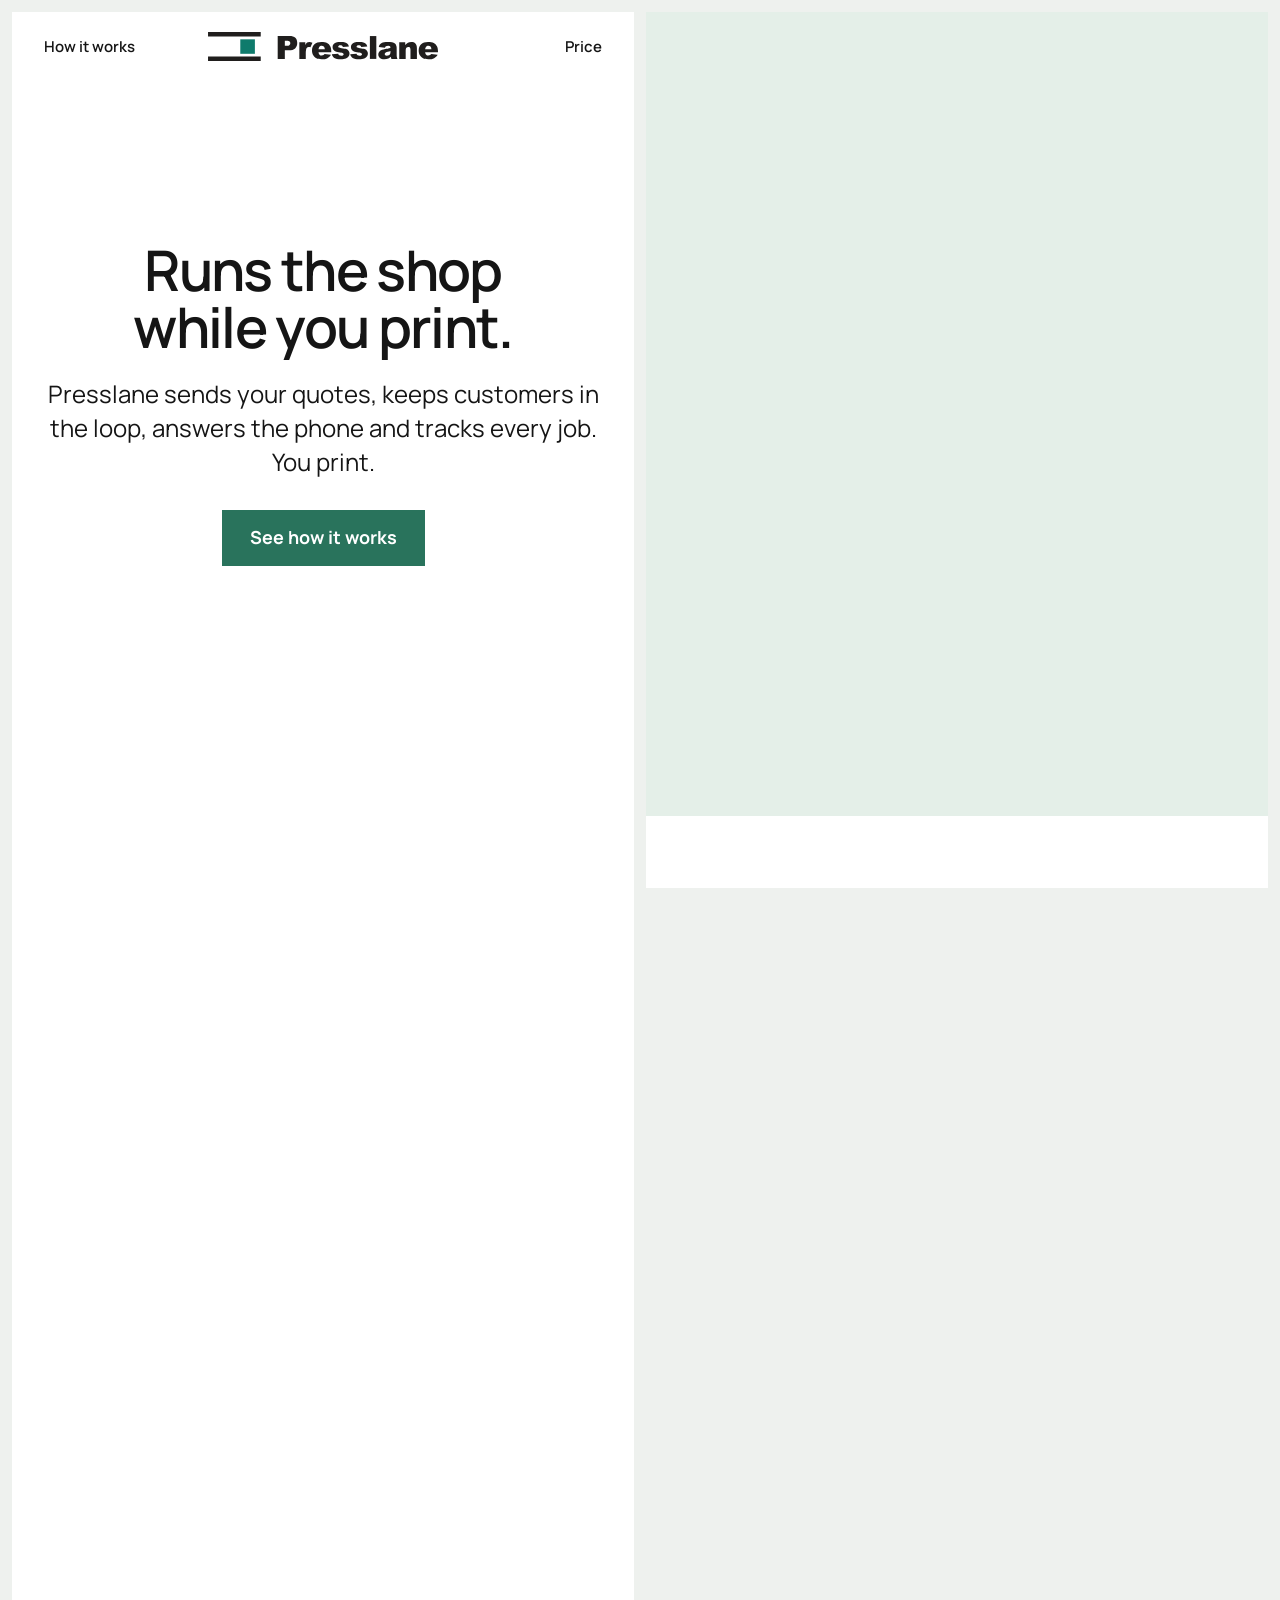
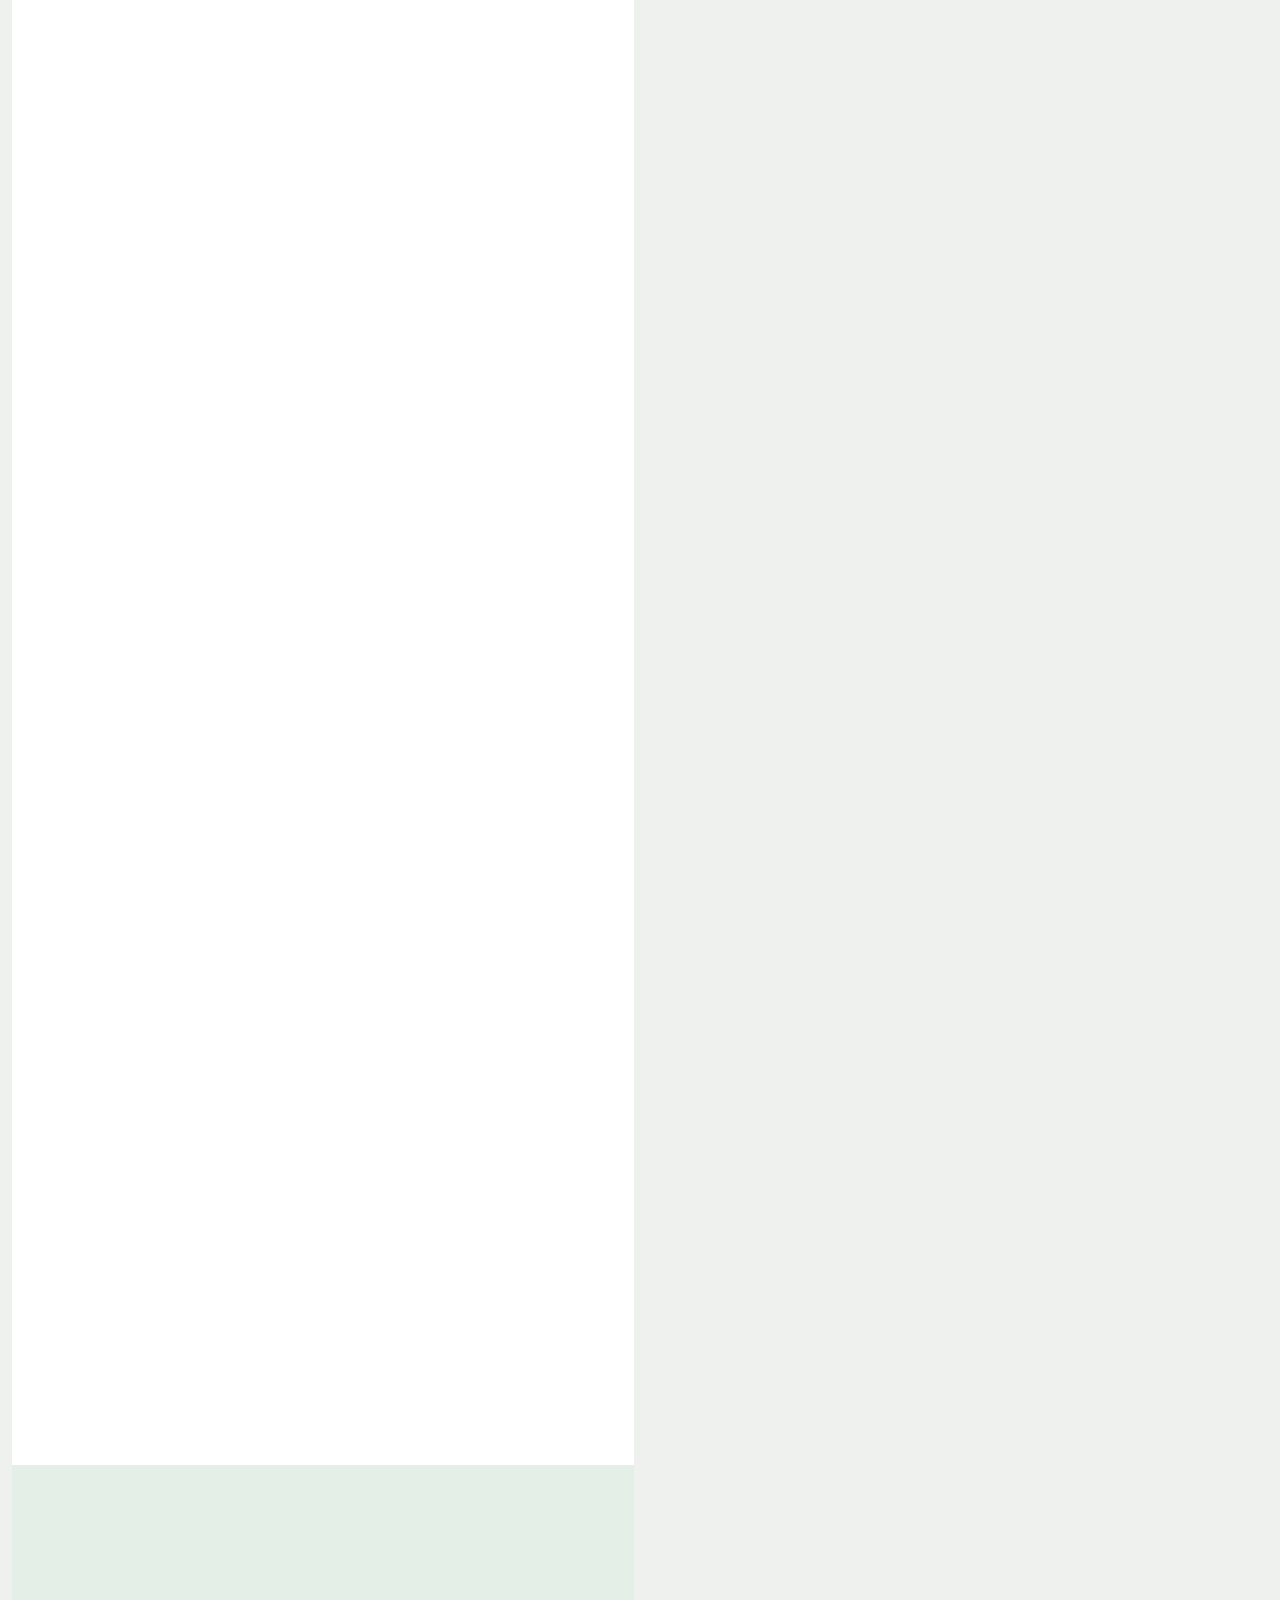
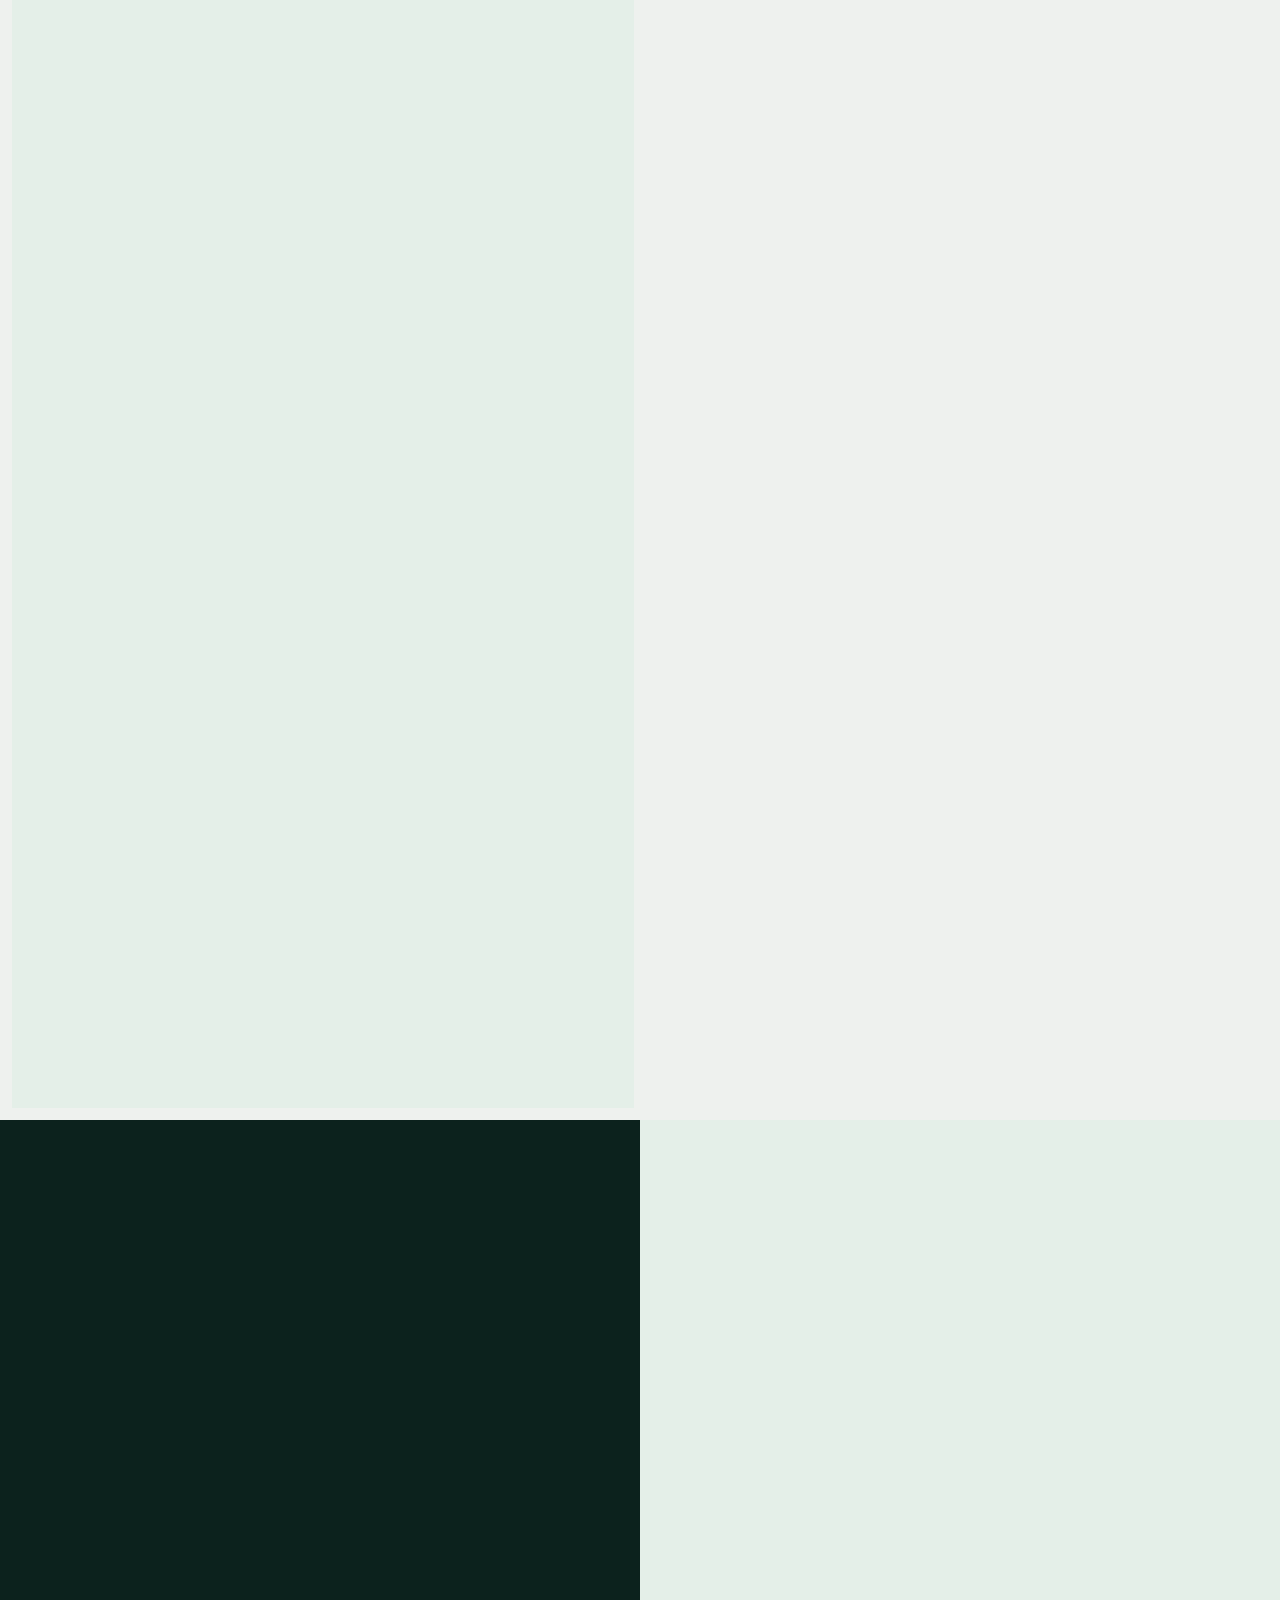
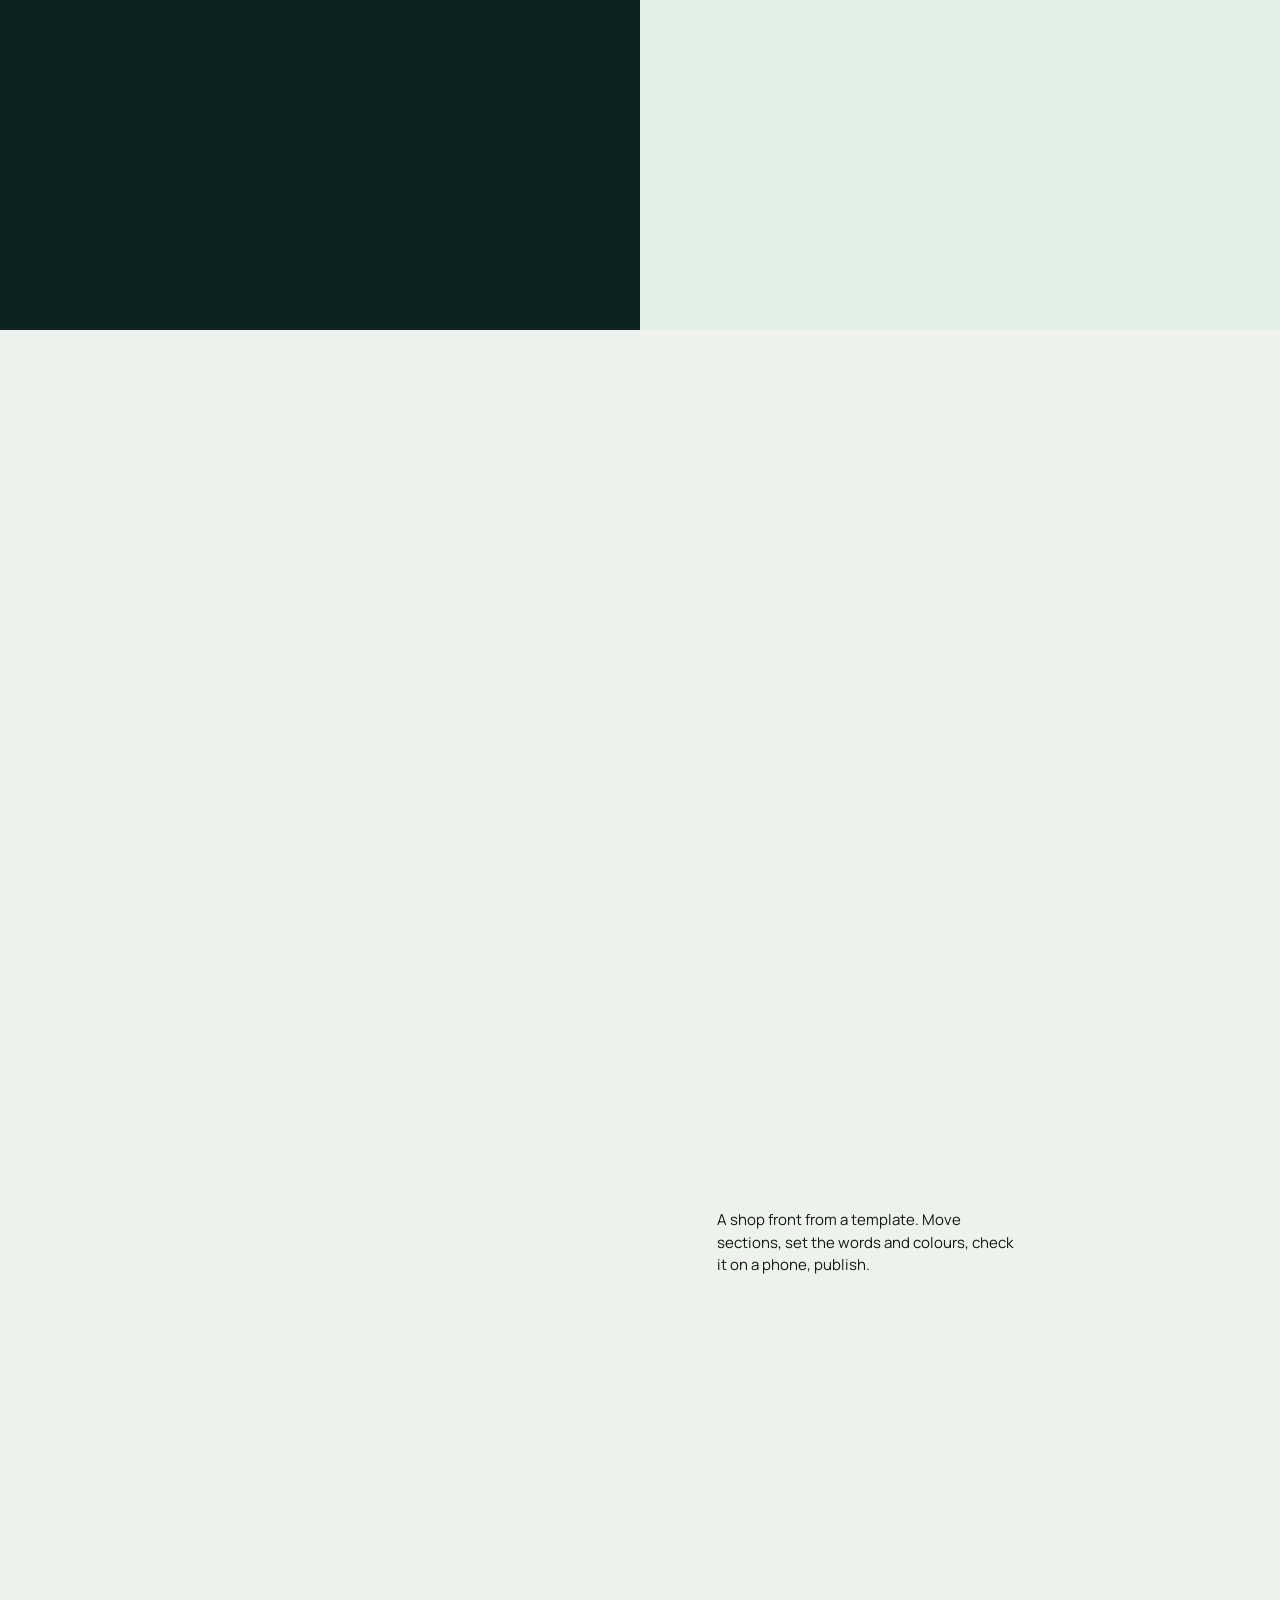
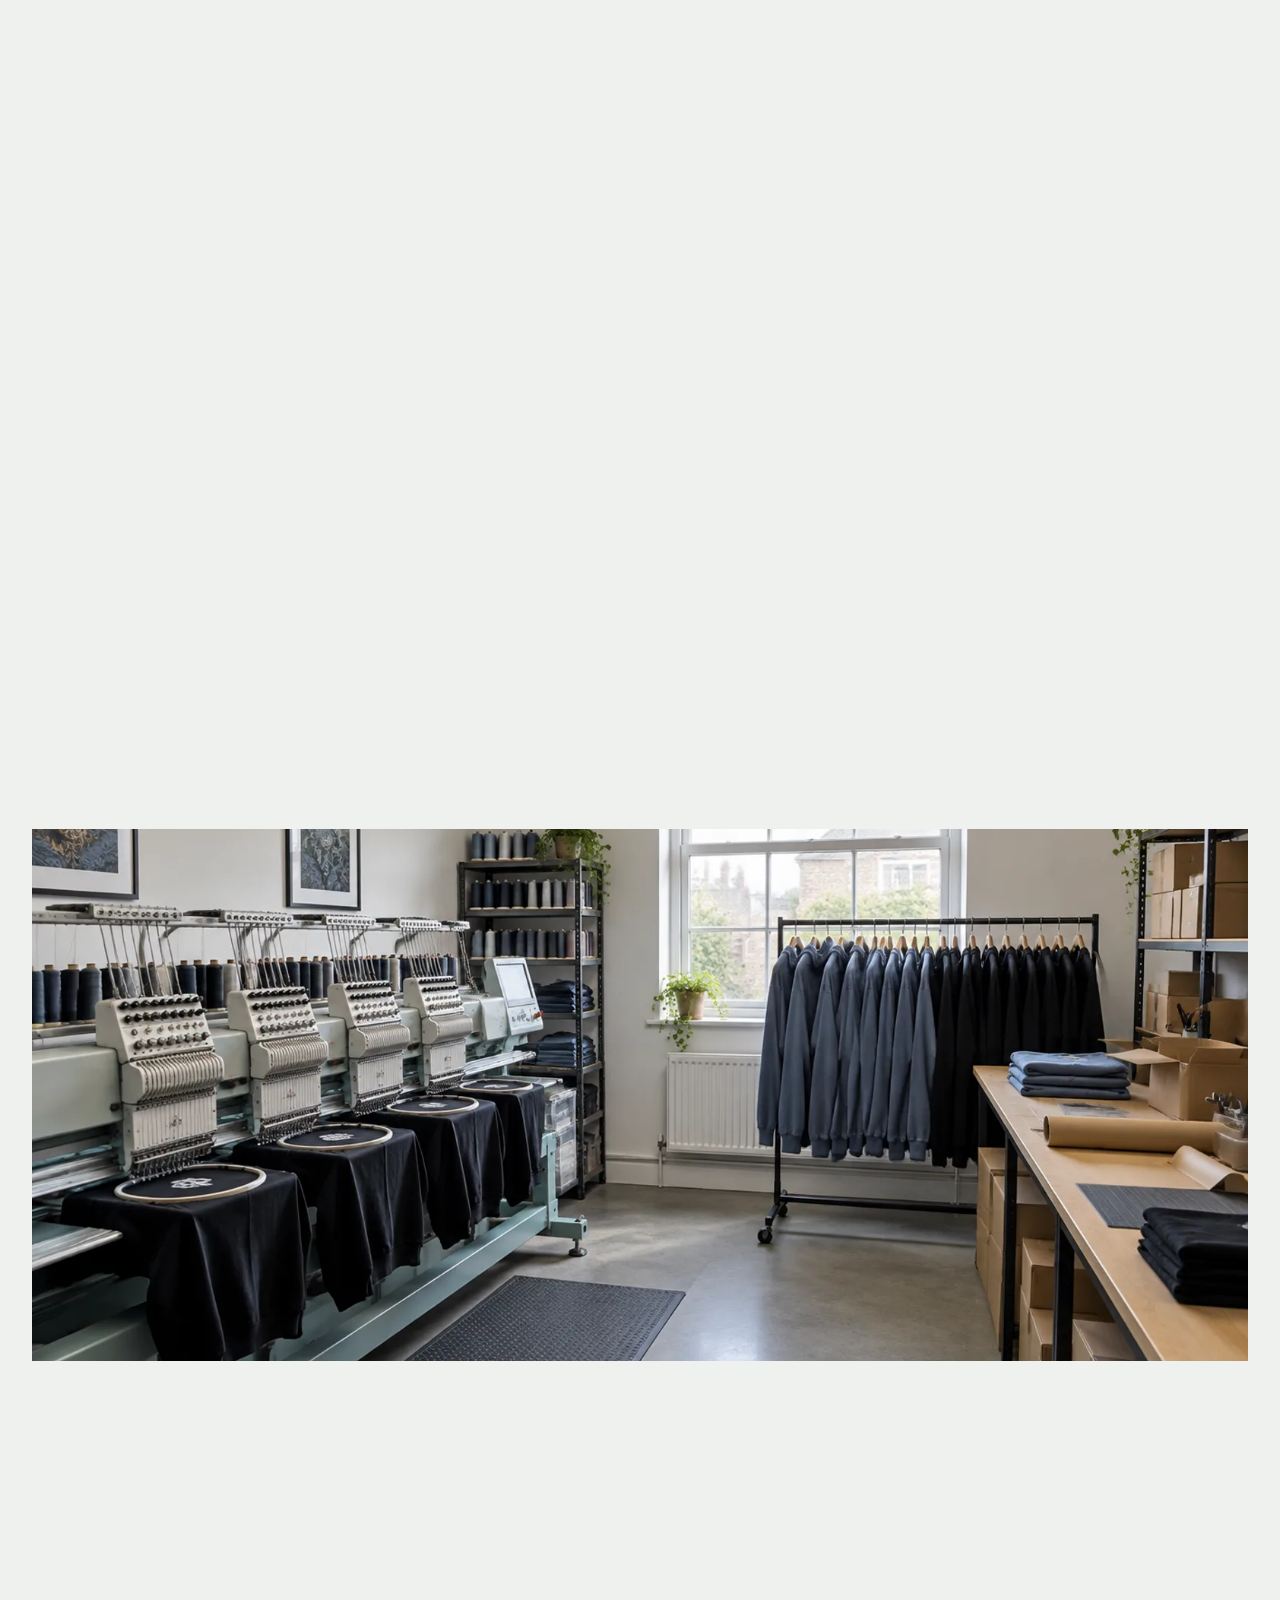
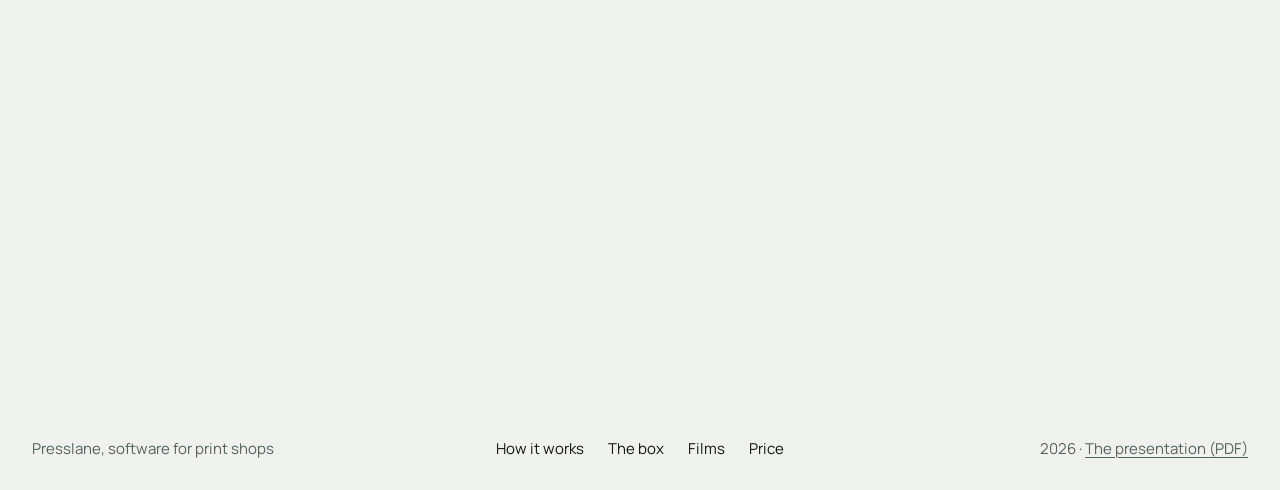
==== index.html @ 4b73cd6d "Show the pound sign on every add-on price Co-Authored-By: Claude Fable 5.1 <noreply@anthropic.com>" ====
<!doctype html>
<html lang="en-GB">
<head>
  <meta charset="utf-8">
  <meta name="viewport" content="width=device-width, initial-scale=1">
  <title>Presslane: runs the shop while you print</title>
  <meta name="description" content="Presslane does the office side of a print or embroidery shop. It sends your quotes, keeps customers in the loop, answers the phone and tracks every job from quote to door. £199 a month.">
  <meta property="og:title" content="Presslane runs the shop while you print">
  <meta property="og:description" content="Quotes sent, customers told, the phone answered, every job tracked. Software for printers and embroiderers, £199 a month.">
  <meta property="og:type" content="website">
  <link rel="icon" href="favicon.svg" type="image/svg+xml">
  <link rel="preload" href="assets/fonts/manrope-latin.woff2" as="font" type="font/woff2" crossorigin>
  <link rel="stylesheet" href="styles.css">
  <script>document.documentElement.classList.add('js')</script>
</head>
<body>
<a class="skip" href="#main">Skip to content</a>

<svg width="0" height="0" style="position:absolute" aria-hidden="true">
  <defs>
    <!-- Sample customer logos for the stage. One colour so they read on any garment. -->
    <symbol id="logo-okafor" viewBox="0 0 132 60">
      <path d="M10 30 L34 10 L58 30 H48 L34 18 L20 30 Z" fill="currentColor"/>
      <rect x="28" y="30" width="12" height="14" fill="currentColor"/>
      <text x="66" y="28" font-family="Manrope, sans-serif" font-weight="800" font-size="15" fill="currentColor" letter-spacing="-0.5">OKAFOR</text>
      <text x="66" y="44" font-family="Manrope, sans-serif" font-weight="500" font-size="11" fill="currentColor" letter-spacing="1.2">ROOFING</text>
    </symbol>
    <symbol id="logo-hartley" viewBox="0 0 132 60">
      <circle cx="26" cy="30" r="17" fill="none" stroke="currentColor" stroke-width="5"/>
      <path d="M26 16 V30 L36 36" fill="none" stroke="currentColor" stroke-width="5" stroke-linecap="square"/>
      <text x="52" y="26" font-family="Manrope, sans-serif" font-weight="800" font-size="13" fill="currentColor">HARTLEY</text>
      <text x="52" y="42" font-family="Manrope, sans-serif" font-weight="600" font-size="11" fill="currentColor" letter-spacing="0.8">PLUMBING</text>
    </symbol>
    <symbol id="logo-crest" viewBox="6 0 132 60">
      <path d="M40 6 H80 V32 C80 44 60 54 60 54 C60 54 40 44 40 32 Z" fill="none" stroke="currentColor" stroke-width="4"/>
      <path d="M50 20 H70 M50 30 H70 M60 20 V44" stroke="currentColor" stroke-width="4"/>
    </symbol>
  </defs>
</svg>

<main id="main">

  <!-- ============ The split: the sheet on the left, the stage on the right ============ -->
  <div class="split">

    <!-- The stage: one job, your logo on it -->
    <aside class="stage" aria-label="One job, shown as it moves">
      <div class="stage-inner" id="stage" data-state="hoodie">

        <div class="layer layer-field is-on" data-layer="hoodie">
          <svg viewBox="0 0 800 900" role="img" aria-label="A slate blue hoodie with your logo on the left chest" id="stageSvg">
            <image href="assets/hoodie.webp" x="100" y="104" width="600" height="693" preserveAspectRatio="xMidYMid meet"/>
            <g class="logo-slot" data-w="99" data-h="45" transform="translate(474 412)"></g>
            <g class="stamp" data-stamp="quote" transform="translate(150 120) rotate(-6)">
              <rect x="0" y="0" width="236" height="64" fill="#ffffff" stroke="#29735c" stroke-width="4"/>
              <text x="118" y="42" text-anchor="middle" font-family="Manrope, sans-serif" font-weight="800" font-size="26" fill="#29735c">Quote sent</text>
            </g>
            <g class="stamp" data-stamp="approve" transform="translate(150 120) rotate(-6)">
              <rect x="0" y="0" width="214" height="64" fill="#29735c"/>
              <text x="107" y="42" text-anchor="middle" font-family="Manrope, sans-serif" font-weight="800" font-size="26" fill="#ffffff">Approved</text>
            </g>
          </svg>
        </div>

        <div class="layer" data-layer="gap1"><img src="assets/photos/gap-quote.webp" alt="A paper quote half pushed into a desk drawer" width="1000" height="1250" loading="lazy"></div>
        <div class="layer" data-layer="gap2"><img src="assets/photos/gap-phone.webp" alt="A desk phone ringing on a print shop counter" width="1000" height="1250" loading="lazy"></div>
        <div class="layer" data-layer="gap3"><img src="assets/photos/gap-bench.webp" alt="A finished box with a hoodie on top, sitting on a workbench" width="1000" height="1250" loading="lazy"></div>

        <div class="layer" data-layer="make">
          <video muted loop playsinline preload="none" poster="assets/video/make-poster.webp" data-src="assets/video/make.mp4" aria-label="An embroidery machine stitching a logo onto a hoodie"></video>
        </div>
        <div class="layer" data-layer="send">
          <video muted loop playsinline preload="none" poster="assets/video/send-poster.webp" data-src="assets/video/send.mp4" aria-label="Hands boxing a hoodie and scanning the job sheet"></video>
        </div>
        <div class="layer" data-layer="done"><img src="assets/photos/delivered.webp" alt="An open parcel of hoodies on an office desk" width="1200" height="1800" loading="lazy"></div>

        <div class="layer layer-sheet" data-layer="sheet">
          <svg viewBox="0 0 600 800" role="img" aria-label="A job sheet with your logo and a barcode" id="sheetSvg">
            <rect x="0" y="0" width="600" height="800" fill="#ffffff"/>
            <text x="40" y="64" font-family="Manrope, sans-serif" font-weight="800" font-size="34" fill="#151515">Job sheet</text>
            <text x="560" y="64" text-anchor="end" font-family="Manrope, sans-serif" font-weight="800" font-size="34" fill="#29735c">PL-04821</text>
            <rect x="40" y="86" width="520" height="4" fill="#151515"/>
            <text x="40" y="136" font-family="Manrope, sans-serif" font-weight="700" font-size="20" fill="#151515">Customer</text>
            <text x="40" y="164" font-family="Manrope, sans-serif" font-size="18" fill="#151515">Sam Okafor, Okafor Roofing</text>
            <text x="40" y="190" font-family="Manrope, sans-serif" font-size="18" fill="#58615a">Due Thursday · Courier</text>
            <text x="320" y="136" font-family="Manrope, sans-serif" font-weight="700" font-size="20" fill="#151515">Job</text>
            <text x="320" y="164" font-family="Manrope, sans-serif" font-size="18" fill="#151515">48 × AWDis JH001 hoodie</text>
            <text x="320" y="190" font-family="Manrope, sans-serif" font-size="18" fill="#58615a">Airforce blue · left chest</text>
            <text x="320" y="216" font-family="Manrope, sans-serif" font-size="18" fill="#58615a">S 6 · M 12 · L 18 · XL 8 · XXL 4</text>
            <rect x="40" y="250" width="200" height="130" fill="#e4efe8"/>
            <g class="logo-slot dark" data-w="150" data-h="68" transform="translate(140 315)"></g>
            <image href="assets/hoodie.webp" x="300" y="246" width="260" height="300" preserveAspectRatio="xMidYMid meet"/>
            <g class="logo-slot" data-w="40" data-h="18" transform="translate(462 379)"></g>
            <text x="40" y="430" font-family="Manrope, sans-serif" font-weight="700" font-size="18" fill="#151515">Scan at each bench</text>
            <g id="barcode" transform="translate(40 450)"></g>
            <text x="40" y="546" font-family="Manrope, sans-serif" font-size="16" fill="#58615a">PL04821</text>
            <g font-family="Manrope, sans-serif" font-size="16" fill="#151515">
              <rect x="40" y="600" width="150" height="90" fill="none" stroke="#151515" stroke-width="2"/><text x="52" y="626">Artwork</text>
              <rect x="225" y="600" width="150" height="90" fill="none" stroke="#151515" stroke-width="2"/><text x="237" y="626">Making</text>
              <rect x="410" y="600" width="150" height="90" fill="none" stroke="#151515" stroke-width="2"/><text x="422" y="626">Packed</text>
            </g>
          </svg>
        </div>

        <div class="stage-bar">
          <span class="bar-label">Your logo</span>
          <button class="logo-pick" type="button" aria-pressed="true" data-logo="logo-okafor" aria-label="Okafor Roofing logo"><svg viewBox="0 0 132 60"><use href="#logo-okafor"/></svg></button>
          <button class="logo-pick" type="button" aria-pressed="false" data-logo="logo-hartley" aria-label="Hartley Plumbing logo"><svg viewBox="0 0 132 60"><use href="#logo-hartley"/></svg></button>
          <button class="logo-pick" type="button" aria-pressed="false" data-logo="logo-crest" aria-label="School crest"><svg viewBox="6 0 132 60"><use href="#logo-crest"/></svg></button>
          <label class="upload">Upload yours<input type="file" id="logoUpload" accept="image/png,image/jpeg,image/svg+xml,image/webp" aria-describedby="logoStatus"></label>
          <span class="bar-status" id="logoStatus" aria-live="polite">It stays in your browser.</span>
        </div>
      </div>
    </aside>


    <div class="read">

      <!-- Hero: the menu sheet -->
      <section class="hero" id="top" data-stage="hoodie">
        <div class="top">
          <a class="link" href="#job">How it works</a>
          <a class="lockup" href="#top" aria-label="Presslane, home"><img src="assets/presslane-lockup.svg" alt="Presslane" width="260" height="33"></a>
          <a class="link" href="#price">Price</a>
        </div>
        <div class="hero-body">
          <h1 class="lines">
            <span class="line"><span data-line style="--i:0">Runs the shop</span></span>
            <span class="line"><span data-line style="--i:1">while you print.</span></span>
          </h1>
          <p class="sub" data-rise style="--i:1">Presslane sends your quotes, keeps customers in the loop, answers the phone and tracks every job. You print.</p>
          <a class="button js-book" href="#talk" data-rise style="--i:2" hidden>Book a call</a>
          <a class="button js-noagency" href="#job" data-rise style="--i:2">See how it works</a>
        </div>
      </section>

      <!-- The gaps: where the money goes -->
      <section class="gaps" aria-label="Where the money goes">
        <div class="col">
          <p data-stage="hoodie">A print shop loses money between jobs, not on them.</p>
          <p data-stage="gap1">The quote nobody chased. Most lost quotes were never followed up.</p>
          <p data-stage="gap2">The customer who rang three times. “Where is my order?” is the call you get most.</p>
          <p data-stage="gap3">The job that sat on the bench. It was finished. The computer said it was not.</p>
          <p data-stage="hoodie">Presslane closes those gaps. Here is one job, start to finish.</p>
        </div>
      </section>

      <!-- One job, start to finish -->
      <section class="job" id="job">
        <h2>One job, start to finish</h2>

        <div class="step" data-stage="quote">
          <p><b>A customer asks.</b> Sam wants 48 hoodies with his logo on the chest. Presslane sends him a price in minutes, with his logo on the hoodie. He says yes and pays online.</p>
          <div class="evidence">
            <div class="ui-quote" data-ui>
              <div class="ui-row">
                <div class="ui-thumb"><svg viewBox="0 0 120 120" aria-hidden="true"><image href="assets/hoodie.webp" x="8" y="2" width="104" height="120" preserveAspectRatio="xMidYMid meet"/><g class="logo-slot" data-w="18" data-h="8" transform="translate(74 53)"></g></svg></div>
                <div class="grow"><div class="ui-name">48 × AWDis JH001 hoodie, airforce blue</div><div class="ui-sub">Left chest logo, embroidered</div></div>
                <div class="ui-money">£23.76 each</div>
              </div>
              <div class="ui-row ui-total"><span>Total</span><span class="ui-money">£1,140.48 + VAT</span></div>
              <div class="ui-row"><span class="ui-sub">Holds for 14 days</span><span class="ui-btn">Accept and pay</span></div>
            </div>
          </div>
        </div>

        <div class="step" data-stage="approve">
          <p><b>He checks the picture.</b> Sam sees his logo on the hoodie and approves it with one tap. The job sheet prints at the bench.</p>
          <div class="evidence">
            <div class="ui-quote" data-ui>
              <div class="ui-row">
                <div class="ui-thumb"><svg viewBox="0 0 120 120" aria-hidden="true"><image href="assets/hoodie.webp" x="8" y="2" width="104" height="120" preserveAspectRatio="xMidYMid meet"/><g class="logo-slot" data-w="18" data-h="8" transform="translate(74 53)"></g></svg></div>
                <div class="grow"><div class="ui-name">Proof for job PL-04821</div><div class="ui-sub">Left chest · 90 × 41 mm · 8,000 stitches</div></div>
              </div>
              <div class="ui-row"><span class="ui-ok">Approved by Sam, 14:32</span><span class="ui-sub">Job sheet printed</span></div>
            </div>
          </div>
        </div>

        <div class="step" data-stage="make">
          <p><b>You make it.</b> Print or stitch, as you always have. Scan the job sheet at the bench and the job moves on the board. Sam gets an email.</p>
          <figure class="m-pic"><video muted loop playsinline preload="none" poster="assets/video/make-poster.webp" data-src="assets/video/make.mp4" aria-label="An embroidery machine stitching a logo onto a hoodie"></video></figure>
          <div class="evidence">
            <div class="ui-frames" data-ui aria-label="The job board">
              <div class="ui-card"><span class="ui-stage">Artwork</span><span>Approved</span></div>
              <div class="ui-card live"><span class="ui-stage">Making</span><span><b>PL-04821</b> · 48 hoodies</span></div>
              <div class="ui-card"><span class="ui-stage">Packed</span><span>Waiting</span></div>
            </div>
          </div>
        </div>

        <div class="step" data-stage="send">
          <p><b>You send it.</b> Pack it, scan it, post it. Sam gets the tracking number the moment it leaves.</p>
          <figure class="m-pic"><video muted loop playsinline preload="none" poster="assets/video/send-poster.webp" data-src="assets/video/send.mp4" aria-label="Hands boxing a hoodie and scanning the job sheet"></video></figure>
          <div class="evidence">
            <div class="ui-mail" data-ui>
              <div class="ui-from">From Northside Print to Sam</div>
              <div class="ui-subject">Your hoodies are on their way</div>
              <div>DPD · 1534 2345 6789 · arriving Thursday</div>
            </div>
          </div>
        </div>

        <div class="step" data-stage="done">
          <p><b>Every step, Sam is told.</b> Each email comes from your shop, in your name. He can check the job any time on your website, so he does not need to ring.</p>
          <figure class="m-pic"><img src="assets/photos/delivered.webp" alt="An open parcel of hoodies on an office desk" width="1200" height="1800" loading="lazy"></figure>
          <div class="evidence">
            <div class="ui-track" data-ui>
              <ol>
                <li class="done"><i></i>Quote</li>
                <li class="done"><i></i>Paid</li>
                <li class="done"><i></i>Approved</li>
                <li class="done"><i></i>Made</li>
                <li class="done"><i></i>Sent</li>
                <li class="now"><i></i>Delivered</li>
              </ol>
              <div class="ui-note">Six emails sent, in your name. No calls needed.</div>
            </div>
          </div>
        </div>
      </section>

      <!-- What is in the box: the job sheet -->
      <section class="box" id="box" data-stage="sheet">
        <div class="sheet">
          <h2>What’s in the box</h2>

          <div class="group">
            <h3>Selling</h3>
            <div class="item"><div class="item-row"><span class="name">Online shop</span><a class="val" href="#films" data-film="storefront">Watch · 0:48</a></div><p class="desc">Your products, your prices, your logo. Customers order and pay.</p></div>
            <div class="item"><div class="item-row"><span class="name">Quotes</span><a class="val" href="#films" data-film="quotes">Watch · 1:42</a></div><p class="desc">Build a quote in minutes. Customers accept and pay online.</p></div>
            <div class="item"><div class="item-row"><span class="name">Club and school shops</span><a class="val" href="#films" data-film="clubshops">Watch · 1:14</a></div><p class="desc">A shop for each team or school, on its own web address.</p></div>
          </div>

          <div class="group">
            <h3>Making</h3>
            <div class="item"><div class="item-row"><span class="name">Job board</span><a class="val" href="#films" data-film="pipeline">Watch · 1:07</a></div><p class="desc">Every job on one board. Scan at the bench to move it on.</p></div>
            <div class="item"><div class="item-row"><span class="name">Customer updates</span><span class="val plain">included</span></div><p class="desc">An email at every step, in your name.</p></div>
          </div>

          <div class="group">
            <h3>Money</h3>
            <div class="item"><div class="item-row"><span class="name">Customer accounts</span><a class="val" href="#films" data-film="customers">Watch · 0:46</a></div><p class="desc">Trade customers order now and pay later, up to a limit you set.</p></div>
            <div class="item"><div class="item-row"><span class="name">Invoices</span><span class="val plain">included</span></div><p class="desc">Sent when the job goes out. Paid online.</p></div>
          </div>

          <p class="foot-line">All of it for £199 a month. <a class="link-plain" href="#price">See the price</a></p>
        </div>
      </section>

    </div><!-- /.read -->

  </div><!-- /.split -->

  <!-- ============ Showcase: their words, your quote ============ -->
  <section class="ask" id="ask" aria-labelledby="askTitle">
    <div class="ask-in">
      <label class="lbl" for="askText">A customer writes to you. Change the words and watch the quote change.</label>
      <textarea id="askText" rows="5" spellcheck="false" style="resize:none">Hi, can I get 48 hoodies with our logo on the chest? Navy if you have it. Need them by the 18th.</textarea>
      <p class="hint">Try a different number, a polo or a cap, another colour.</p>
    </div>
    <div class="ask-out">
      <div class="quote-card" data-ui aria-live="polite">
        <div class="ui-head"><span>Quote Q-0422 · Northside Print</span><span>Holds for 14 days</span></div>
        <div class="ui-body">
          <div class="ui-row">
            <div class="ui-thumb" id="qThumb"><img src="assets/hoodie.webp" alt="" width="56" height="56"></div>
            <div class="grow"><div class="ui-name" id="qName">48 × AWDis JH001 hoodie</div><div class="ui-sub" id="qSub"><i class="swatch" style="background:#1F2A44"></i>Navy · left chest logo, embroidered</div></div>
            <div class="ui-money" id="qEach">£23.76 each</div>
          </div>
          <div class="ui-row"><span class="ui-sub" id="qBreak">48 is in the 25+ price band. 10% off.</span></div>
          <div class="ui-row ui-total"><span>Total</span><span class="ui-money" id="qTotal">£1,140.48 + VAT</span></div>
          <div class="ui-row"><span class="ui-sub" id="qWhen">Delivery by the 18th</span><span class="ui-btn">Accept and pay</span></div>
        </div>
      </div>
    </div>
    <h2 class="ask-title" id="askTitle"><span class="a">Their words.</span><span class="b">Your quote.</span></h2>
  </section>

  <!-- ============ Price ============ -->
  <section class="price" id="price">
    <div class="price-head">
      <h2>One price</h2>
      <img src="assets/photos/shop-embroidery.webp" alt="Hands guiding a polo shirt on an embroidery machine" width="1000" height="1250" loading="lazy">
    </div>
    <div class="price-list">
      <div class="pgroup">
        <h3>The package</h3>
        <div class="pitem">
          <div class="prow"><span>Presslane</span><span class="money">£199 a month</span></div>
          <p class="pdesc ink">Online shop, quotes, job board, customer updates, club shops, accounts and invoices. Plus VAT. No set-up fee. Cancel any time.</p>
        </div>
      </div>
      <div class="pgroup">
        <h3>Add if you want them</h3>
        <div class="pitem">
          <div class="prow"><span>Phone answering</span><span class="money">£100</span></div>
          <p class="pdesc">Answered in your name, day and night. It knows your prices, sizes and every order.</p>
        </div>
        <div class="pitem">
          <div class="prow"><span>Logo pictures</span><span class="money">£100</span></div>
          <p class="pdesc">Customers see their logo on the product before they buy. That picture becomes the proof.</p>
        </div>
        <div class="pitem">
          <div class="prow"><span>Found on Google</span><span class="money">£100</span></div>
          <p class="pdesc">We help people near you find your shop.</p>
        </div>
        <div class="pitem">
          <div class="prow"><span>Social posts</span><span class="money">£500</span></div>
          <p class="pdesc">We make and post your social media for you. Each add-on is a month, plus VAT.</p>
        </div>
      </div>
    </div>
  </section>

  <!-- ============ Films: the real system ============ -->
  <section class="films" id="films">
    <div class="player">
      <video id="filmVideo" controls playsinline preload="none" poster="assets/system/storefront-setup-poster.webp" width="1920" height="1080">
        <track id="filmTrack" kind="captions" srclang="en" label="English" src="assets/system/storefront-setup.vtt" default>
      </video>
      <p class="now" id="filmNow">Storefront · 0:48 · recorded in Presslane, with captions</p>
    </div>
    <div class="film-list">
      <h2>The real system, on film</h2>
      <div id="filmRows">
        <button class="frow" type="button" aria-pressed="true" data-film="storefront"><span>Storefront</span><span class="len">0:48</span></button>
        <p class="fdesc">A shop front from a template. Move sections, set the words and colours, check it on a phone, publish.</p>
        <button class="frow" type="button" aria-pressed="false" data-film="clubshops"><span>Club shops</span><span class="len">1:14</span></button>
        <p class="fdesc">A shop for a school or club on its own address, with its crest and its sizes.</p>
        <button class="frow" type="button" aria-pressed="false" data-film="quotes"><span>Quotes</span><span class="len">1:42</span></button>
        <p class="fdesc">A quote built from your price list, sent, accepted and paid online.</p>
        <button class="frow" type="button" aria-pressed="false" data-film="customers"><span>Customer accounts</span><span class="len">0:46</span></button>
        <p class="fdesc">A trade customer set up to order now and pay later, with a credit limit.</p>
        <button class="frow" type="button" aria-pressed="false" data-film="pipeline"><span>Order pipeline</span><span class="len">1:07</span></button>
        <p class="fdesc">Every accepted quote lands as an order and moves down the board to the door.</p>
        <button class="frow" type="button" aria-pressed="false" data-film="voice"><span>Phone answering</span><span class="len">1:27</span></button>
        <p class="fdesc">A customer rings for an update. The answer changes as the order moves.</p>
      </div>
    </div>
  </section>

  <!-- ============ Who it is for ============ -->
  <section class="who" id="who">
    <div class="head">
      <h2>For people who print and stitch</h2>
      <p>One person in a unit, or a team of twenty.</p>
    </div>
    <div class="row" aria-label="The kinds of shop Presslane is for">
      <figure><img src="assets/photos/shop-print.webp" alt="Hands pulling a squeegee across a screen on a printing carousel" width="1000" height="1250" loading="lazy"><figcaption>Garment printers</figcaption></figure>
      <figure><img src="assets/photos/shop-embroidery.webp" alt="A polo shirt being stitched on a multi-head embroidery machine" width="1000" height="1250" loading="lazy"><figcaption>Embroiderers</figcaption></figure>
      <figure><img src="assets/photos/shop-signs.webp" alt="Hands applying cut vinyl to a van door" width="1000" height="1250" loading="lazy"><figcaption>Sign makers</figcaption></figure>
      <figure><img src="assets/photos/shop-promo.webp" alt="Mugs, pens and tote bags being boxed on a packing table" width="1000" height="1250" loading="lazy"><figcaption>Promo gift companies</figcaption></figure>
    </div>
  </section>

  <!-- ============ Talk to us ============ -->
  <section class="talk" id="talk" aria-label="Talk to us">
    <div class="talk-photo"><img src="assets/photos/workshop.webp" alt="A small embroidery and print workshop in the morning, machines ready and a rail of finished garments" width="1600" height="900" loading="lazy"></div>
    <div class="talk-col">
      <p class="prompt"><span class="soft">Three weeks from now, your shop could be live.</span><span class="hard">Tell us what you print.</span></p>

      <form class="ask-form js-agency" id="contactForm" novalidate hidden>
        <div class="field-wrap">
          <label class="sr-only" for="cEmail">Your email</label>
          <input class="field" id="cEmail" name="email" type="email" autocomplete="email" required maxlength="200" placeholder="Your email">
          <button class="go" type="submit" aria-label="Send"><svg width="20" height="20" viewBox="0 0 20 20" aria-hidden="true"><path d="M3 10h12M10 4l6 6-6 6" fill="none" stroke="currentColor" stroke-width="2.4"/></svg></button>
        </div>
        <div class="more" id="cMore" hidden>
          <label class="sr-only" for="cName">Your name</label>
          <input class="field short" id="cName" name="name" autocomplete="name" required maxlength="100" placeholder="Your name">
          <label class="sr-only" for="cPhone">Phone, if you would rather talk</label>
          <input class="field short" id="cPhone" name="phone" type="tel" autocomplete="tel" maxlength="40" placeholder="Phone, if you would rather talk">
          <label class="sr-only" for="cMessage">What do you print?</label>
          <textarea class="field" id="cMessage" name="message" rows="3" maxlength="4000" placeholder="What do you print? Hoodies, workwear, signs, mugs?"></textarea>
          <button class="button" type="submit">Send</button>
        </div>
        <label class="hp" aria-hidden="true">Website<input name="website" tabindex="-1" autocomplete="off"></label>
        <p class="next" id="cNext">We reply within one working day and show you Presslane on your own products.</p>
      </form>

      <p class="ask-form js-agency" hidden><a class="button quiet js-book" href="#talk">Book a call</a></p>

      <p class="no-agency js-noagency">Presslane comes to you through a partner agency. Use the web address they gave you to book a call.</p>

      <dl class="weeks">
        <div><dt>Week one</dt><dd>We build your shop from your product list and your logo.</dd></div>
        <div><dt>Week two</dt><dd>You check it on your phone. We change what you want changed.</dd></div>
        <div><dt>Week three</dt><dd>You go live. Your old website stays on until you are happy.</dd></div>
      </dl>
    </div>
  </section>

  <footer class="foot">
    <span>Presslane, software for print shops</span>
    <nav aria-label="Page"><a href="#job">How it works</a><a href="#box">The box</a><a href="#films">Films</a><a href="#price">Price</a></nav>
    <span class="right">2026 · <a class="link-plain" href="assets/presslane-presentation.pdf">The presentation (PDF)</a></span>
  </footer>

</main>

<script src="assets/vendor/gsap.min.js" defer></script>
<script src="assets/vendor/ScrollTrigger.min.js" defer></script>
<script src="agencies.js" defer></script>
<script src="app.js" defer></script>
</body>
</html>
---- styles.css ----
/* Presslane marketing site — the split stage.
   One typeface (Manrope), white paper, Presslane green, square corners.
   Half the screen is a stage that follows one job; the other half is a calm reading column. */

@font-face {
  font-family: "Manrope";
  src: url("assets/fonts/manrope-latin.woff2") format("woff2");
  font-weight: 400 800;
  font-display: swap;
}

:root {
  --ground: #eef1ee;        /* the page behind the two panels */
  --paper: #ffffff;         /* the reading sheet */
  --field: #e4efe8;         /* the stage field, pale Presslane green */
  --ink: #151515;
  --muted: #58615a;
  --accent: #29735c;        /* Presslane green */
  --accent-strong: #1f5a48;
  --accent-ink: #ffffff;
  --dark: #0c221d;          /* the one dark field */
  --dark-ink: #f1f5f2;
  --dark-muted: #b4c9bd;
  --ui-line: #d8ddd8;       /* only inside interface fragments and forms */

  --font: "Manrope", system-ui, -apple-system, "Segoe UI", sans-serif;
  --step-small: 0.9375rem;
  --step-body: clamp(1.0625rem, 1rem + 0.3vw, 1.125rem);
  --step-lead: clamp(1.25rem, 1.1rem + 0.6vw, 1.5rem);
  --step-head: clamp(1.75rem, 1.25rem + 1.7vw, 2.5rem);
  --step-display: clamp(2.5rem, 1.6rem + 2.7vw, 3.5rem);

  --gap: 12px;
  --margin: clamp(20px, 3vw, 32px);
  --axis: clamp(24px, 8vw, 112px);       /* the reading column's left edge inside the sheet */
  --section: clamp(96px, 11vw, 176px);
  --radius: 0;

  --ease-out: cubic-bezier(0.22, 1, 0.36, 1);
  --ease-in-out: cubic-bezier(0.76, 0, 0.24, 1);
  --ease-soft: cubic-bezier(0.33, 1, 0.68, 1);
  --t-press: 140ms;
  --t-hover: 180ms;
  --t-ui: 240ms;
  --t-reveal: 800ms;
}

/* ---------- reset ---------- */
*, *::before, *::after { box-sizing: border-box; }
html { -webkit-text-size-adjust: 100%; text-size-adjust: 100%; }
body {
  margin: 0; background: var(--ground); color: var(--ink);
  font-family: var(--font); font-size: var(--step-body); line-height: 1.55;
  font-kerning: normal; -webkit-font-smoothing: antialiased; text-rendering: optimizeLegibility;
}
h1, h2, h3, p, figure, blockquote, ul, ol, dl, dd { margin: 0; }
ul[class], ol[class] { padding: 0; list-style: none; }
img, video, svg { display: block; max-width: 100%; }
img, video { height: auto; }
button, input, select, textarea { font: inherit; color: inherit; }
button { background: none; border: 0; padding: 0; cursor: pointer; }
a { color: inherit; }
h1, h2, h3 { font-weight: 600; text-wrap: balance; letter-spacing: -0.02em; line-height: 1.05; }
p { text-wrap: pretty; }
.sr-only { position: absolute; width: 1px; height: 1px; overflow: hidden; clip-path: inset(50%); white-space: nowrap; }
:focus-visible { outline: 2px solid var(--accent); outline-offset: 3px; }
::selection { background: var(--accent); color: var(--accent-ink); }
[hidden] { display: none !important; }
.skip { position: absolute; left: 16px; top: -100px; z-index: 100; background: var(--ink); color: #fff; padding: 12px 16px; font-weight: 700; }
.skip:focus { top: 12px; }

/* ---------- controls ---------- */
.button {
  display: inline-flex; align-items: center; justify-content: center; min-height: 56px; padding: 0 28px;
  background: var(--accent); color: var(--accent-ink); font-weight: 700; text-decoration: none; white-space: nowrap;
  border-radius: var(--radius);
  transition: transform var(--t-press) var(--ease-out), background-color var(--t-hover) ease;
}
.button:active { transform: scale(0.97); }
.button.quiet { background: var(--ink); }
.link { text-decoration: underline; text-decoration-color: transparent; text-underline-offset: 0.2em; text-decoration-thickness: 0.07em; transition: text-decoration-color var(--t-hover) ease; }
.link-plain { text-decoration: underline; text-underline-offset: 0.18em; text-decoration-thickness: 0.07em; }
@media (hover: hover) and (pointer: fine) {
  .button:hover { background-color: var(--accent-strong); }
  .button.quiet:hover { background-color: #000; }
  .link:hover { text-decoration-color: currentColor; }
}

/* =========================================================
   The split: reading sheet on the left, the stage on the right
   ========================================================= */
.split {
  display: grid; grid-template-columns: 1fr 1fr; gap: var(--gap);
  padding: var(--gap); align-items: stretch;   /* the stage column must run the full height, or its sticky panel has no room to travel */
}
.read { background: var(--paper); min-width: 0; border-radius: var(--radius); grid-column: 1; grid-row: 1; }
.stage { position: relative; min-width: 0; grid-column: 2; grid-row: 1; }
.stage-inner {
  position: sticky; top: var(--gap); height: calc(100svh - 2 * var(--gap));
  background: var(--field); overflow: hidden; border-radius: var(--radius);
}
.layer { position: absolute; inset: 0; opacity: 0; visibility: hidden; }
.layer.is-on { opacity: 1; visibility: visible; }
.layer img, .layer video { width: 100%; height: 100%; object-fit: cover; }
.layer-field { display: grid; place-items: center; padding: 5% 6% 84px; }
.layer-field svg { width: 100%; height: 100%; }
.layer-sheet { display: grid; place-items: center; padding: 6% 8% 84px; }
.layer-sheet svg { width: 100%; height: 100%; }

/* the bar across the bottom of the stage: your logo rides along */
.stage-bar {
  position: absolute; left: 0; right: 0; bottom: 0; height: 72px; z-index: 3;
  background: var(--paper); display: flex; align-items: center; gap: 10px; padding: 0 16px;
}
.stage-bar .bar-label { font-size: var(--step-small); font-weight: 700; margin-right: 6px; white-space: nowrap; }
.logo-pick {
  width: 56px; height: 36px; display: grid; place-items: center; background: var(--field); color: var(--ink);
  border-radius: var(--radius); transition: transform var(--t-press) var(--ease-out), background-color var(--t-hover) ease;
}
.logo-pick svg { width: 46px; height: 24px; }
.logo-pick[aria-pressed="true"] { background: var(--ink); color: #fff; }
.logo-pick:active { transform: scale(0.95); }
.upload { position: relative; overflow: hidden; display: inline-flex; align-items: center; min-height: 36px; padding: 0 12px; background: var(--accent); color: var(--accent-ink); font-weight: 700; font-size: var(--step-small); cursor: pointer; white-space: nowrap; }
.upload input { position: absolute; inset: 0; opacity: 0; cursor: pointer; }
.upload:focus-within { outline: 2px solid var(--ink); outline-offset: 2px; }
.bar-status { font-size: var(--step-small); color: var(--muted); margin-left: auto; max-width: 24ch; text-align: right; line-height: 1.3; }

/* stamps on the hoodie */
.stamp { opacity: 0; visibility: hidden; }

/* ---------- hero: the menu sheet ---------- */
.hero {
  min-height: calc(100svh - 2 * var(--gap));
  display: grid; grid-template-rows: auto 1fr; padding: 20px var(--margin) 0; text-align: center;
}
.top { display: grid; grid-template-columns: 1fr auto 1fr; align-items: center; gap: 16px; }
.top a.link { font-size: var(--step-small); font-weight: 600; text-decoration: none; }
.top a.link:first-child { justify-self: start; }
.top a.link:last-child { justify-self: end; }
.top .lockup { width: clamp(150px, 18vw, 260px); margin: 0 auto; }
.top .lockup img { width: 100%; }
.hero-body { align-self: start; padding-top: 20vh; padding-bottom: 72px; display: grid; gap: 22px; justify-items: center; }
.hero h1 { font-size: var(--step-display); font-weight: 600; line-height: 1.02; letter-spacing: -0.03em; max-width: 15ch; }
.hero .sub { font-size: var(--step-lead); line-height: 1.4; max-width: 38ch; }
.hero .button { margin-top: 10px; }

/* ---------- the gaps: narrow column, nothing else ---------- */
.gaps { padding: calc(var(--section) * 0.6) var(--margin) var(--section) var(--axis); }
.gaps .col { max-width: 340px; display: grid; gap: 1.1em; font-size: 1rem; line-height: 1.55; }
.gaps .col p:first-child { font-weight: 700; font-size: var(--step-body); }

/* ---------- one job: run-in column ---------- */
.job { padding: 0 var(--margin) var(--section) var(--axis); }
.job h2 { font-size: var(--step-head); margin-bottom: 48px; max-width: 16ch; }
.step { max-width: 46ch; }
.step + .step { margin-top: 72px; }
.step p { line-height: 1.6; }
.step p b { font-weight: 700; }
.evidence { margin-top: 20px; }
.m-pic { display: none; }   /* the phone's own pictures; the stage carries them on wide screens */

/* interface fragments: the product's own conventions apply inside */
[data-ui] { background: #fff; color: #1a1d1b; font-size: 15px; line-height: 1.4; border: 1px solid var(--ui-line); } /* taste-skill-ignore: the product's own border */
.ui-quote { padding: 14px 16px; display: grid; gap: 12px; }
.ui-row { display: flex; gap: 12px; align-items: center; justify-content: space-between; }
.ui-row .grow { flex: 1; min-width: 0; }
.ui-thumb { width: 56px; height: 56px; background: var(--field); flex: none; display: grid; place-items: center; overflow: hidden; }
.ui-thumb img, .ui-thumb svg { width: 100%; height: 100%; object-fit: contain; }
.ui-name { font-weight: 700; }
.ui-sub { color: #58615a; font-size: 14px; }
.ui-money { font-variant-numeric: tabular-nums; font-weight: 700; white-space: nowrap; }
.ui-total { border-top: 1px solid var(--ui-line); padding-top: 10px; } /* taste-skill-ignore: inside a data-ui fragment */
.ui-btn { display: inline-flex; align-items: center; min-height: 40px; padding: 0 14px; background: var(--accent); color: #fff; font-weight: 700; border-radius: 6px; font-size: 15px; }
.ui-ok { color: var(--accent); font-weight: 700; }
.ui-frames { display: grid; grid-template-columns: repeat(3, 1fr); gap: 8px; border: 0; background: transparent; }
.ui-card { height: 96px; border: 1px solid var(--ui-line); background: #fff; padding: 10px 12px; font-size: 14px; display: grid; align-content: space-between; } /* taste-skill-ignore: inside a data-ui fragment */
.ui-card .ui-stage { font-size: 12px; color: #58615a; }
.ui-card.live { border-color: var(--accent); background: #eef6f2; }
.ui-mail { padding: 14px 16px; display: grid; gap: 6px; }
.ui-mail .ui-from { font-size: 13px; color: #58615a; }
.ui-mail .ui-subject { font-weight: 700; font-size: 16px; }
.ui-track { padding: 16px; }
.ui-track ol { display: grid; grid-template-columns: repeat(6, 1fr); gap: 4px; padding: 0; list-style: none; counter-reset: none; }
.ui-track li { font-size: 12px; text-align: center; color: #58615a; display: grid; gap: 8px; justify-items: center; }
.ui-track li i { display: block; width: 14px; height: 14px; border-radius: 50%; background: #fff; border: 2px solid var(--ui-line); }
.ui-track li.done i { background: var(--accent); border-color: var(--accent); }
.ui-track li.done { color: #1a1d1b; }
.ui-track li.now i { border-color: var(--accent); box-shadow: inset 0 0 0 3px #fff; background: var(--accent); } /* taste-skill-ignore: a ring inside a data-ui fragment */
.ui-track .ui-note { margin-top: 12px; font-size: 14px; }

/* ---------- the box: a job sheet with the parts on it ---------- */
.box { background: var(--field); padding: 64px var(--margin) 88px var(--axis); }
.sheet {
  background: var(--paper); max-width: 560px; padding: 48px 32px 60px;
  clip-path: polygon(
    0 8px, 2.5% 0, 5% 8px, 7.5% 0, 10% 8px, 12.5% 0, 15% 8px, 17.5% 0, 20% 8px, 22.5% 0, 25% 8px, 27.5% 0, 30% 8px, 32.5% 0, 35% 8px, 37.5% 0, 40% 8px, 42.5% 0, 45% 8px, 47.5% 0, 50% 8px, 52.5% 0, 55% 8px, 57.5% 0, 60% 8px, 62.5% 0, 65% 8px, 67.5% 0, 70% 8px, 72.5% 0, 75% 8px, 77.5% 0, 80% 8px, 82.5% 0, 85% 8px, 87.5% 0, 90% 8px, 92.5% 0, 95% 8px, 97.5% 0, 100% 8px,
    100% calc(100% - 8px), 97.5% 100%, 95% calc(100% - 8px), 92.5% 100%, 90% calc(100% - 8px), 87.5% 100%, 85% calc(100% - 8px), 82.5% 100%, 80% calc(100% - 8px), 77.5% 100%, 75% calc(100% - 8px), 72.5% 100%, 70% calc(100% - 8px), 67.5% 100%, 65% calc(100% - 8px), 62.5% 100%, 60% calc(100% - 8px), 57.5% 100%, 55% calc(100% - 8px), 52.5% 100%, 50% calc(100% - 8px), 47.5% 100%, 45% calc(100% - 8px), 42.5% 100%, 40% calc(100% - 8px), 37.5% 100%, 35% calc(100% - 8px), 32.5% 100%, 30% calc(100% - 8px), 27.5% 100%, 25% calc(100% - 8px), 22.5% 100%, 20% calc(100% - 8px), 17.5% 100%, 15% calc(100% - 8px), 12.5% 100%, 10% calc(100% - 8px), 7.5% 100%, 5% calc(100% - 8px), 2.5% 100%, 0 calc(100% - 8px)
  );
}
.sheet h2 { text-align: center; font-size: var(--step-display); margin-bottom: 40px; }
.group + .group { margin-top: 44px; }
.group h3 { font-size: var(--step-body); font-weight: 700; margin-bottom: 18px; }
.item + .item { margin-top: 18px; }
.item-row { display: flex; justify-content: space-between; align-items: baseline; gap: 16px; }
.item-row .name { font-size: var(--step-body); font-weight: 600; }
.item-row .val { font-size: var(--step-small); color: var(--accent); font-weight: 700; white-space: nowrap; text-decoration: none; }
.item-row .val.plain { color: var(--muted); font-weight: 500; }
.item .desc { font-size: var(--step-small); color: var(--muted); max-width: 34ch; margin-top: 2px; }
.sheet .foot-line { margin-top: 44px; font-size: var(--step-small); color: var(--muted); text-align: center; }

/* =========================================================
   Showcase: their words on the dark field, your quote on the light
   ========================================================= */
.ask { display: grid; grid-template-columns: 1fr 1fr; position: relative; }
.ask-in, .ask-out { min-height: 90svh; padding: 26vh 8vw 140px; position: relative; }
.ask-in { background: var(--dark); color: var(--dark-ink); }
.ask-out { background: var(--field); color: var(--ink); }
.ask label.lbl { display: block; font-size: var(--step-small); color: var(--dark-muted); margin-bottom: 12px; }
.ask textarea {
  width: 100%; max-width: 34ch; min-height: 7.5em; resize: none; background: transparent; color: inherit; border: 0; padding: 0;
  font-size: clamp(1.25rem, 1rem + 0.9vw, 1.5rem); line-height: 1.4; caret-color: #fff;
}
.ask textarea:focus { outline: 0; }
.ask .hint { font-size: var(--step-small); color: var(--dark-muted); margin-top: 16px; max-width: 34ch; }
.ask-title { position: absolute; inset: 0; pointer-events: none; font-size: clamp(2.5rem, 5vw, 5rem); font-weight: 600; letter-spacing: -0.03em; line-height: 1; }
.ask-title span { position: absolute; bottom: 32px; }
.ask-title .a { left: 8vw; color: var(--dark-ink); }
.ask-title .b { right: 8vw; color: var(--ink); }
.quote-card { width: 100%; max-width: 500px; }
.quote-card .ui-head { display: flex; justify-content: space-between; gap: 12px; font-size: 14px; color: #58615a; padding: 12px 16px; border-bottom: 1px solid var(--ui-line); } /* taste-skill-ignore: inside a data-ui fragment */
.quote-card .ui-body { padding: 14px 16px; display: grid; gap: 12px; }
.swatch { display: inline-block; width: 12px; height: 12px; border-radius: 50%; vertical-align: -1px; margin-right: 4px; border: 1px solid rgba(0,0,0,.15); }

/* =========================================================
   Price: set like a menu
   ========================================================= */
.price { max-width: 1400px; margin: 0 auto; padding: var(--section) var(--margin); display: grid; grid-template-columns: repeat(12, minmax(0, 1fr)); column-gap: 24px; row-gap: 40px; }
.price-head { grid-column: 1 / span 4; }
.price-head h2 { font-size: var(--step-head); }
.price-head img { width: 100%; max-width: 300px; aspect-ratio: 4 / 5; object-fit: cover; margin-top: 32px; }
.price-list { grid-column: 5 / -1; display: grid; grid-template-columns: 1fr 1fr; gap: 48px 64px; align-content: start; }
.pgroup h3 { font-size: 24px; font-weight: 500; margin-bottom: 20px; letter-spacing: -0.01em; }
.prow { display: flex; justify-content: space-between; align-items: baseline; gap: 16px; font-size: var(--step-body); font-weight: 600; }
.prow .money { font-variant-numeric: tabular-nums; white-space: nowrap; }
.pitem + .pitem { margin-top: 22px; }
.pdesc { font-size: 1rem; color: var(--muted); max-width: 36ch; margin-top: 4px; line-height: 1.45; }
.pdesc.ink { color: var(--ink); }

/* =========================================================
   Films: sticky player, active list
   ========================================================= */
.films { max-width: 1400px; margin: 0 auto; padding: 0 var(--margin) var(--section); display: grid; grid-template-columns: 5fr 1fr 5fr; column-gap: 24px; }
.player { position: sticky; top: 12vh; grid-column: 1; }
.player video { width: 100%; aspect-ratio: 16 / 9; background: #0c221d; }
.player .now { font-size: var(--step-small); color: var(--muted); margin-top: 10px; }
.film-list { grid-column: 3; }
.film-list h2 { font-size: var(--step-head); margin-bottom: 48px; }
.frow { display: flex; justify-content: space-between; align-items: baseline; gap: 16px; width: 100%; text-align: left; min-height: 58px; padding: 10px 0; font-size: clamp(1.25rem, 1.6vw, 1.5rem); color: var(--muted); font-weight: 500; transition: color var(--t-hover) ease; }
.frow .len { font-size: var(--step-small); color: var(--muted); font-variant-numeric: tabular-nums; }
.frow[aria-pressed="true"] { color: var(--ink); font-weight: 700; }
.frow[aria-pressed="true"] .len { color: var(--ink); }
.fdesc { display: none; font-size: var(--step-small); max-width: 34ch; padding: 0 0 18px; line-height: 1.5; }
.frow[aria-pressed="true"] + .fdesc { display: block; }
@media (hover: hover) and (pointer: fine) { .frow:hover { color: var(--ink); } }

/* =========================================================
   Who it is for: a row you drag
   ========================================================= */
.who { padding: 0 0 var(--section); overflow-x: clip; }   /* the pictures slide in from the right; nothing may widen the page meanwhile */
.who .head { max-width: 1400px; margin: 0 auto 32px; padding: 0 var(--margin); display: grid; gap: 12px; }
.who h2 { font-size: var(--step-head); max-width: 16ch; }
.who .head p { max-width: 46ch; }
.row { display: grid; grid-template-columns: repeat(4, minmax(0, 1fr)); gap: var(--gap); padding: 0 var(--margin); max-width: 1400px; margin: 0 auto; }
.row figure { min-width: 0; }
.row img { width: 100%; aspect-ratio: 4 / 5; object-fit: cover; }
.row figcaption { font-size: var(--step-body); font-weight: 700; margin-top: 10px; }

/* =========================================================
   Talk to us: a picture of the floor, then one field
   ========================================================= */
.talk { padding: 0 var(--margin) 120px; }
.talk-photo { max-width: 1400px; margin: 0 auto 88px; }
.talk-photo img { width: 100%; aspect-ratio: 16 / 7; object-fit: cover; }
.talk-col { max-width: 520px; margin: 0 auto; }
.prompt { font-size: var(--step-lead); font-weight: 500; line-height: 1.25; letter-spacing: -0.01em; }
.prompt .soft { display: block; color: var(--muted); }
.prompt .hard { display: block; color: var(--ink); }
.ask-form { margin-top: 28px; display: grid; gap: 12px; }
.field-wrap { position: relative; }
.field { width: 100%; height: 64px; padding: 0 72px 0 20px; background: var(--field); border: 0; font-size: 1.125rem; border-radius: var(--radius); }
.field.short { height: 56px; padding-right: 20px; }
.field:focus { outline: 2px solid var(--accent); outline-offset: -2px; }
.go { position: absolute; right: 10px; top: 10px; width: 44px; height: 44px; display: grid; place-items: center; background: var(--accent); color: #fff; border-radius: var(--radius); transition: transform var(--t-press) var(--ease-out), background-color var(--t-hover) ease; }
.go:active { transform: scale(0.95); }
.more { display: grid; gap: 12px; }
.more textarea.field { height: auto; min-height: 96px; padding: 14px 20px; resize: vertical; }
.more .button { justify-self: start; }
.next { font-size: var(--step-small); color: var(--muted); }
.next.said { color: var(--ink); font-size: var(--step-small); font-weight: 600; }
.hp { position: absolute; left: -9999px; width: 1px; height: 1px; overflow: hidden; } /* taste-skill-ignore: the form's honeypot, not a line */
.weeks { margin-top: 72px; display: grid; gap: 14px; font-size: var(--step-small); }
.weeks div { display: grid; grid-template-columns: 112px 1fr; gap: 16px; }
.weeks dt { font-weight: 700; }
.weeks dd { margin: 0; color: var(--ink); }
.no-agency { margin-top: 28px; font-size: var(--step-body); max-width: 40ch; }

/* ---------- footer: one quiet line ---------- */
.foot { margin-top: 12svh; padding: 0 var(--margin) 30px; display: grid; grid-template-columns: 1fr auto 1fr; align-items: baseline; font-size: var(--step-small); color: var(--muted); }
.foot nav { display: flex; gap: 24px; justify-content: center; }
.foot nav a { color: var(--ink); text-decoration: none; }
.foot .right { justify-self: end; }

/* =========================================================
   Motion helpers (content is visible without script)
   ========================================================= */
.lines .line { display: block; overflow: hidden; padding-bottom: 0.08em; margin-bottom: -0.08em; }
.lines [data-line] { display: block; }
@media (prefers-reduced-motion: no-preference) {
  .js [data-rise] { opacity: 0; transform: translateY(18px); animation: rise var(--t-reveal) var(--ease-out) forwards; animation-delay: calc(var(--i, 0) * 90ms + 160ms); }
  .js .lines [data-line] { transform: translateY(105%); animation: line-up 900ms var(--ease-out) forwards; animation-delay: calc(var(--i, 0) * 110ms + 150ms); }
  .layer { transition: none; }
  .row img, .price-head img { transition: transform 600ms var(--ease-soft); }
}
@keyframes rise { to { opacity: 1; transform: none; } }
@keyframes line-up { to { transform: none; } }
@media (hover: hover) and (pointer: fine) and (prefers-reduced-motion: no-preference) {
  .row figure:hover img { transform: scale(1.02); }
}

/* =========================================================
   Phones and narrow screens
   ========================================================= */
@media (max-width: 899px) {
  .split { display: block; padding: 0; }
  /* The band stays put and the sheet slides up over it, as the phone hero blueprint has it. */
  .stage { position: sticky; top: 0; z-index: 0; height: 54svh; }
  .stage-inner { position: static; height: 100%; border-radius: 0; }
  .read { position: relative; z-index: 1; border-radius: 0; }
  .m-pic { display: block; margin-top: 20px; }
  .m-pic video, .m-pic img { width: 100%; aspect-ratio: 1 / 1; object-fit: cover; }
  .layer-field { padding: 3% 4% 64px; }
  .layer-sheet { padding: 4% 6% 64px; }
  .stage-bar { height: 56px; padding: 0 12px; gap: 8px; }
  .stage-bar .bar-label { display: none; }
  .bar-status { display: none; }
  .logo-pick { width: 48px; height: 32px; }

  .hero { min-height: 0; padding: 16px var(--margin) 0; }
  .top { grid-template-columns: 1fr; }
  .top a.link { display: none; }
  .top .lockup { width: 150px; }
  .hero-body { padding-top: 48px; padding-bottom: 64px; gap: 18px; }
  .hero h1 { max-width: 12ch; }
  .hero .button { width: 100%; }

  .gaps { padding: 72px var(--margin) 96px; }
  .gaps .col { max-width: 78%; }
  .job { padding: 0 var(--margin) 96px; }
  .job h2 { font-size: 1.5rem; margin-bottom: 36px; }
  .step + .step { margin-top: 56px; }
  .ui-frames { display: flex; overflow-x: auto; gap: 8px; }
  .ui-frames .ui-card { flex: 0 0 200px; height: 88px; }
  .box { padding: 48px 12px 64px; }
  .sheet { padding: 36px 20px 44px; }
  .sheet h2 { font-size: 2rem; }
  .group h3 { font-size: 18px; }

  .ask { grid-template-columns: 1fr; }
  .ask-in, .ask-out { min-height: 62svh; padding: 64px 20px 110px; }
  .ask-out { padding-top: 96px; }
  .ask textarea { font-size: 1.125rem; }
  .ask-title { font-size: 11vw; }
  .ask-title .a { left: 20px; bottom: auto; top: calc(62svh - 0.55em - 24px); }
  .ask-title .b { right: 20px; bottom: auto; top: calc(62svh + 24px); }

  .price { grid-template-columns: 1fr; row-gap: 32px; padding-block: 96px; }
  .price-head, .price-list { grid-column: 1; }
  .price-head img { max-width: 60%; }
  .price-list { grid-template-columns: 1fr; gap: 40px; }
  .prow { font-size: 17px; }
  .pgroup h3 { font-size: 20px; }

  .films { grid-template-columns: 1fr; padding-bottom: 96px; }
  .player { position: static; grid-column: 1; }
  .film-list { grid-column: 1; margin-top: 24px; }
  .film-list h2 { font-size: 1.75rem; margin-bottom: 24px; }
  .frow { min-height: 56px; }

  .who { padding-bottom: 96px; }
  .row { grid-template-columns: 1fr 1fr; }
  .talk { padding: 0 var(--margin) 96px; }
  .talk-photo { margin-bottom: 56px; margin-inline: calc(var(--margin) * -1); }
  .talk-photo img { aspect-ratio: 4 / 3; }
  .field { height: 60px; }
  .weeks div { grid-template-columns: 1fr; gap: 4px; }
  .weeks div + div { margin-top: 10px; }

  .foot { margin-top: 20svh; grid-template-columns: 1fr; gap: 8px; padding-bottom: 24px; }
  .foot nav { justify-content: start; flex-wrap: wrap; gap: 16px; }
  .foot .right { justify-self: start; }
}

@media (max-width: 899px) and (max-height: 560px) {
  .stage { height: 36svh; }
}
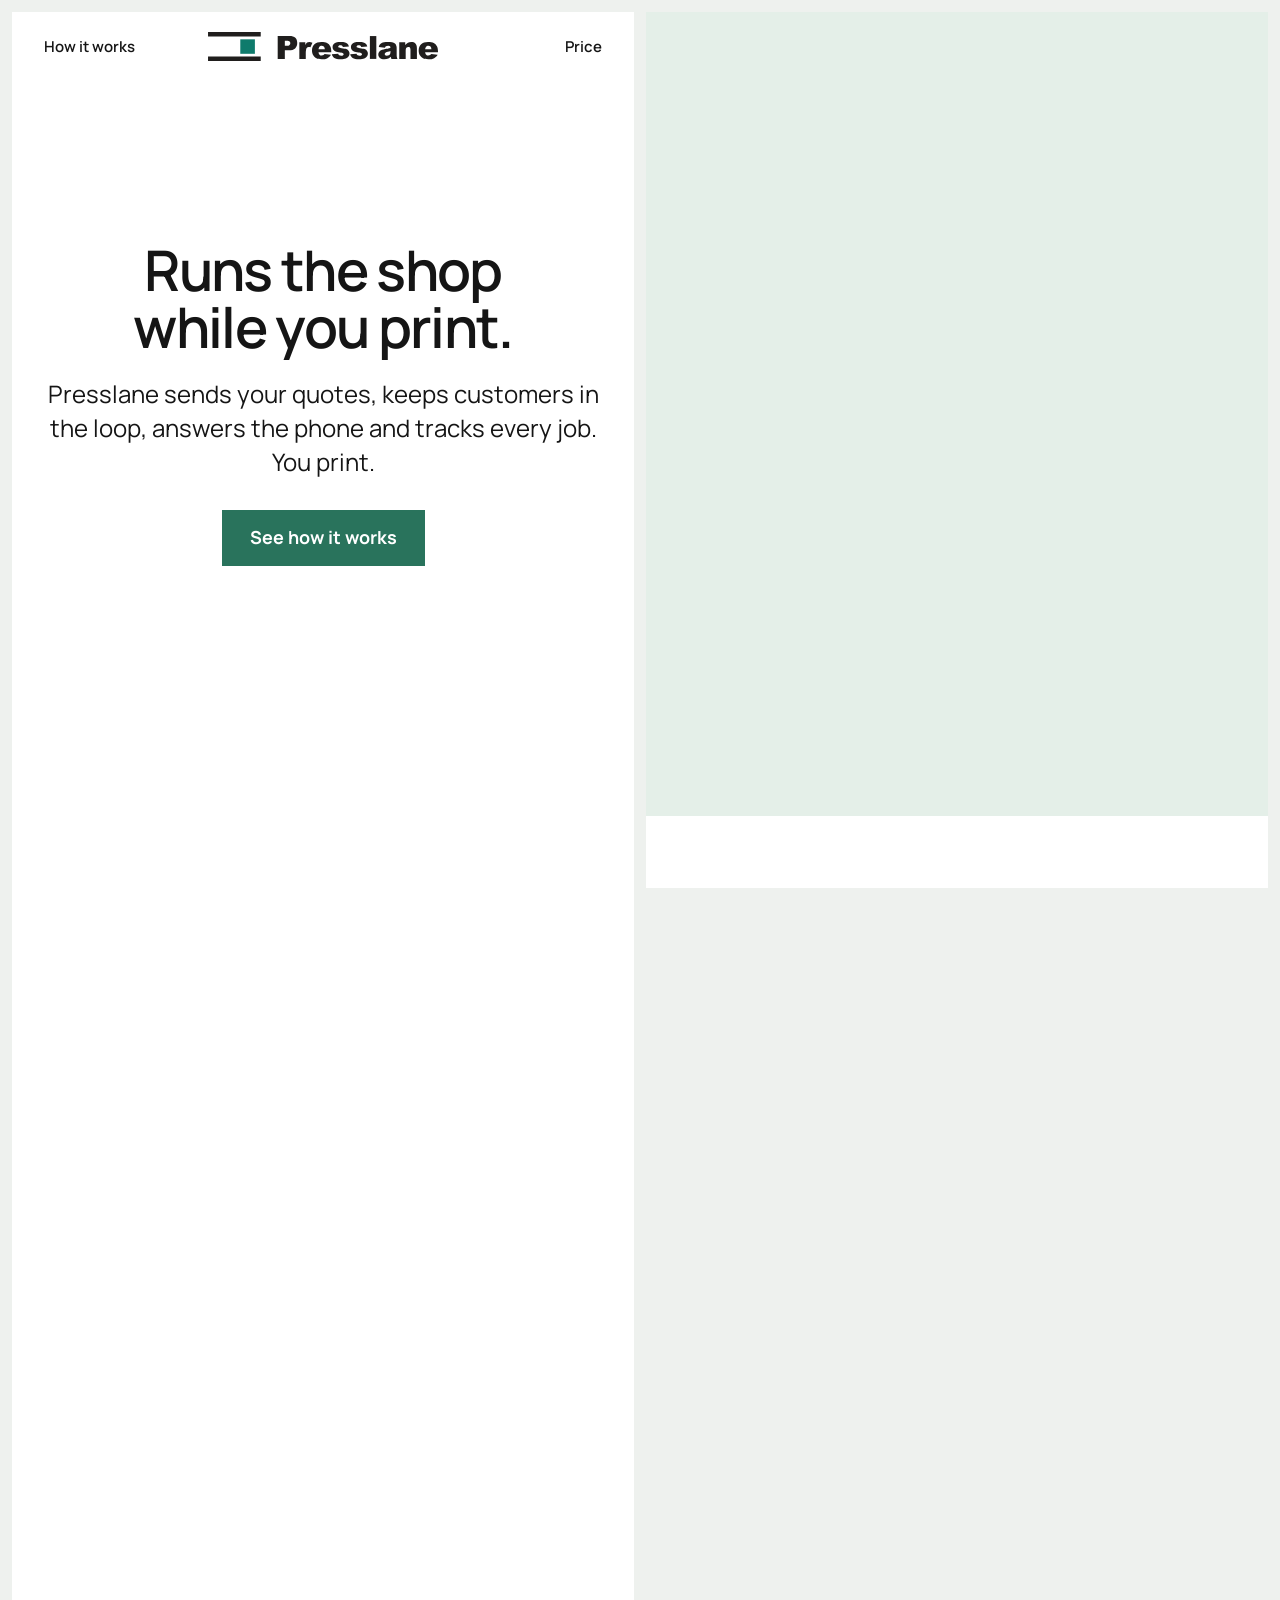
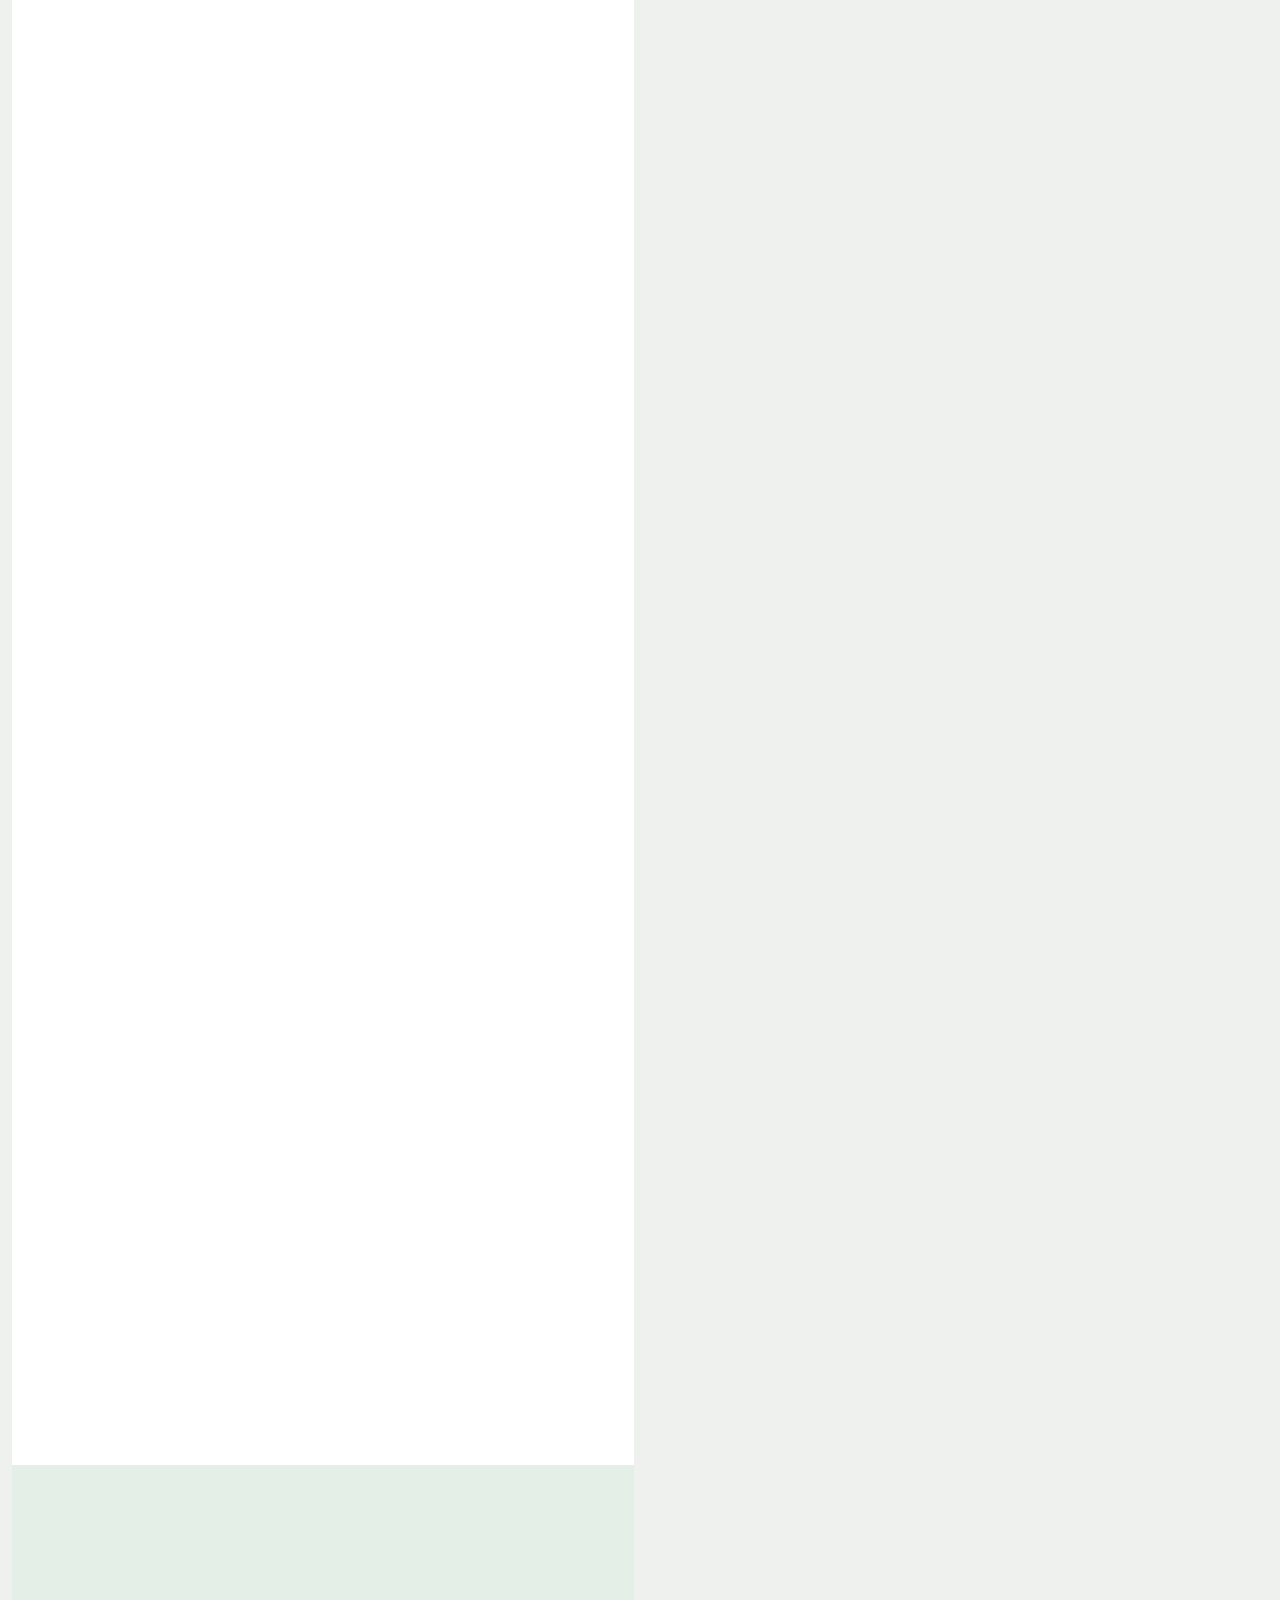
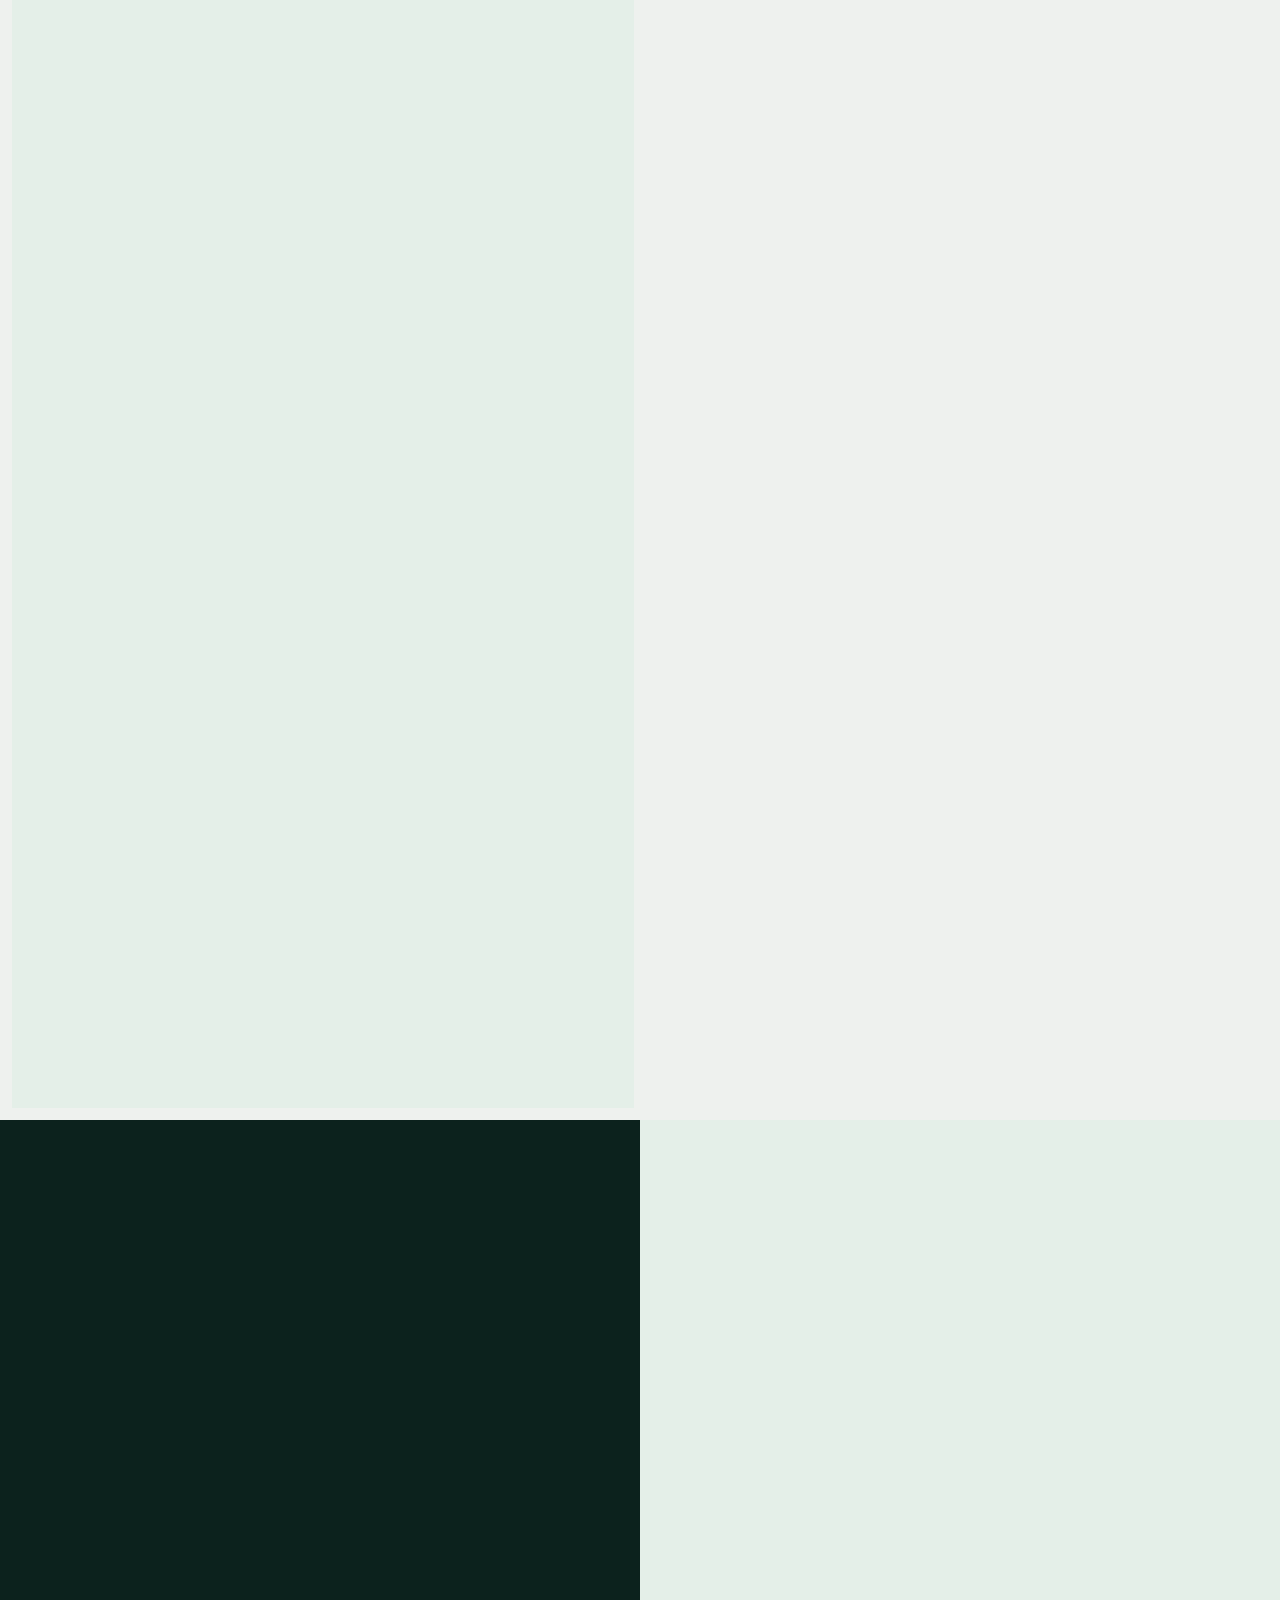
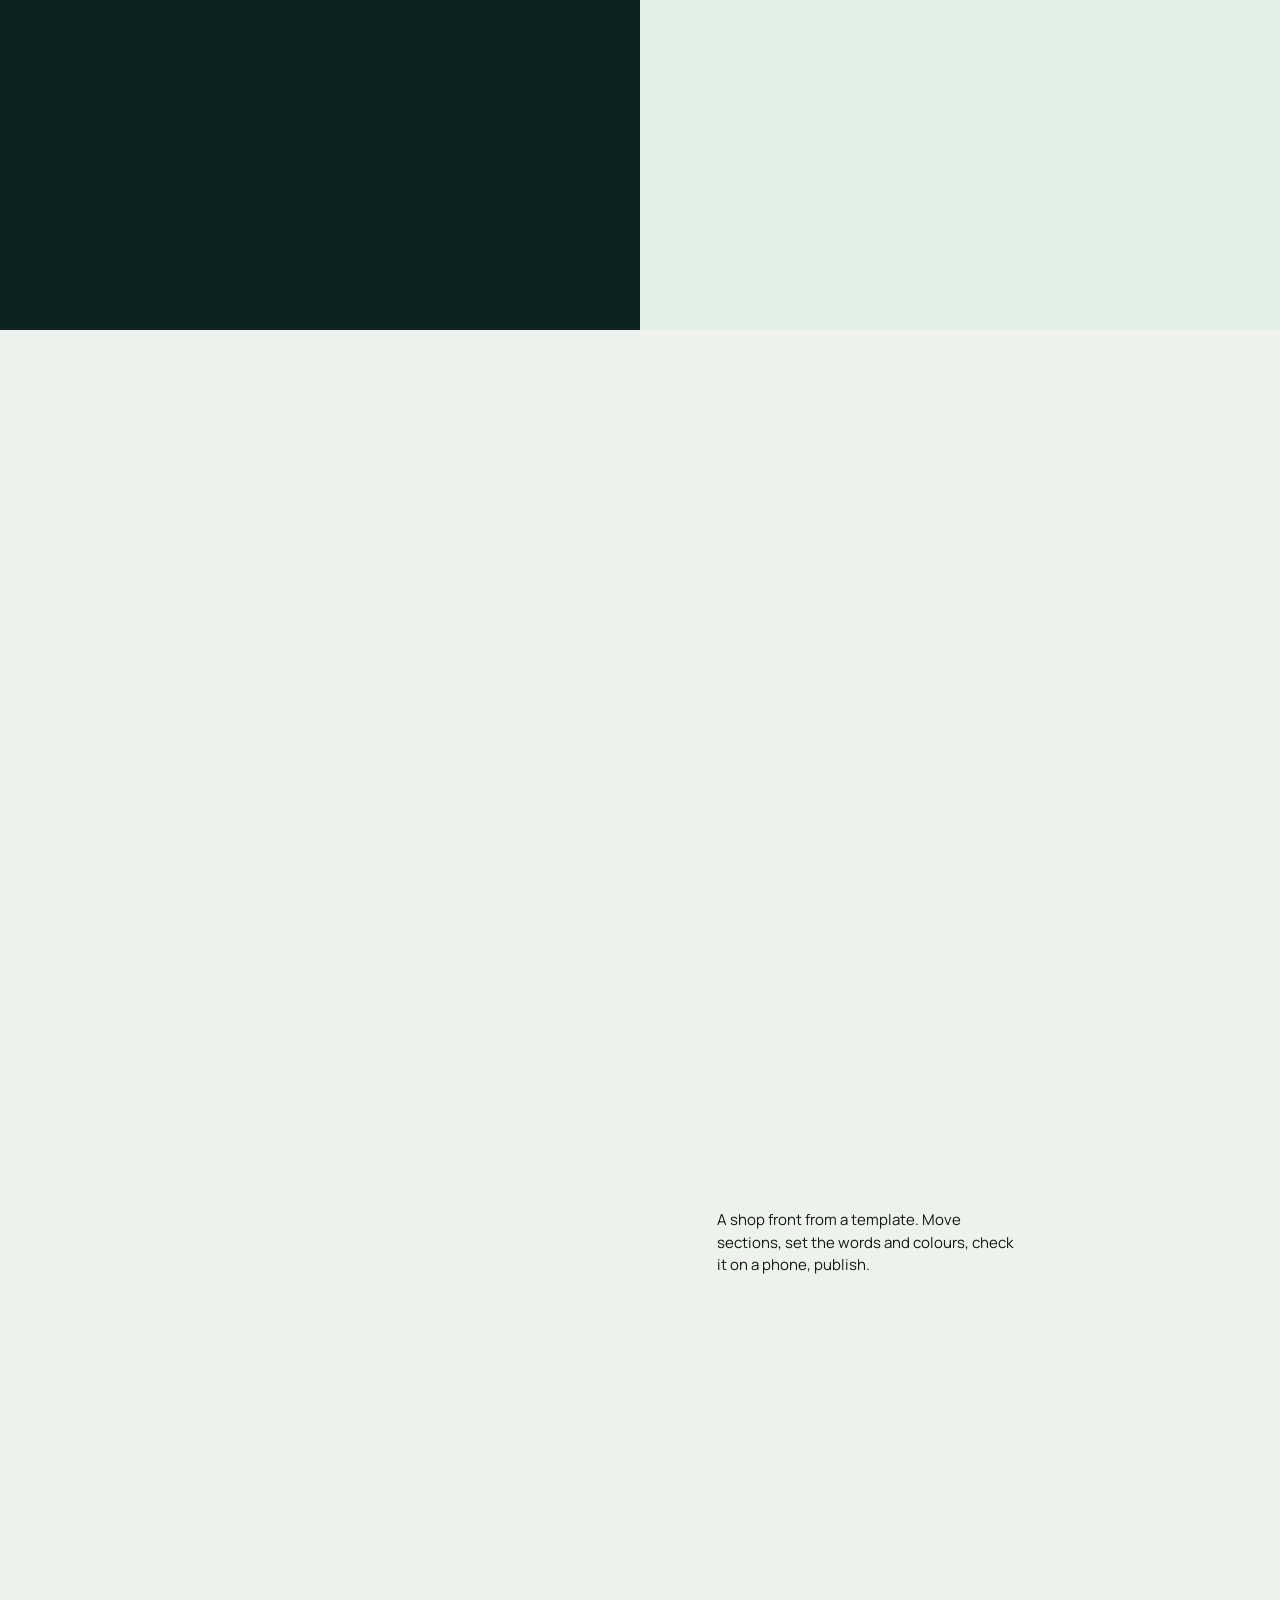
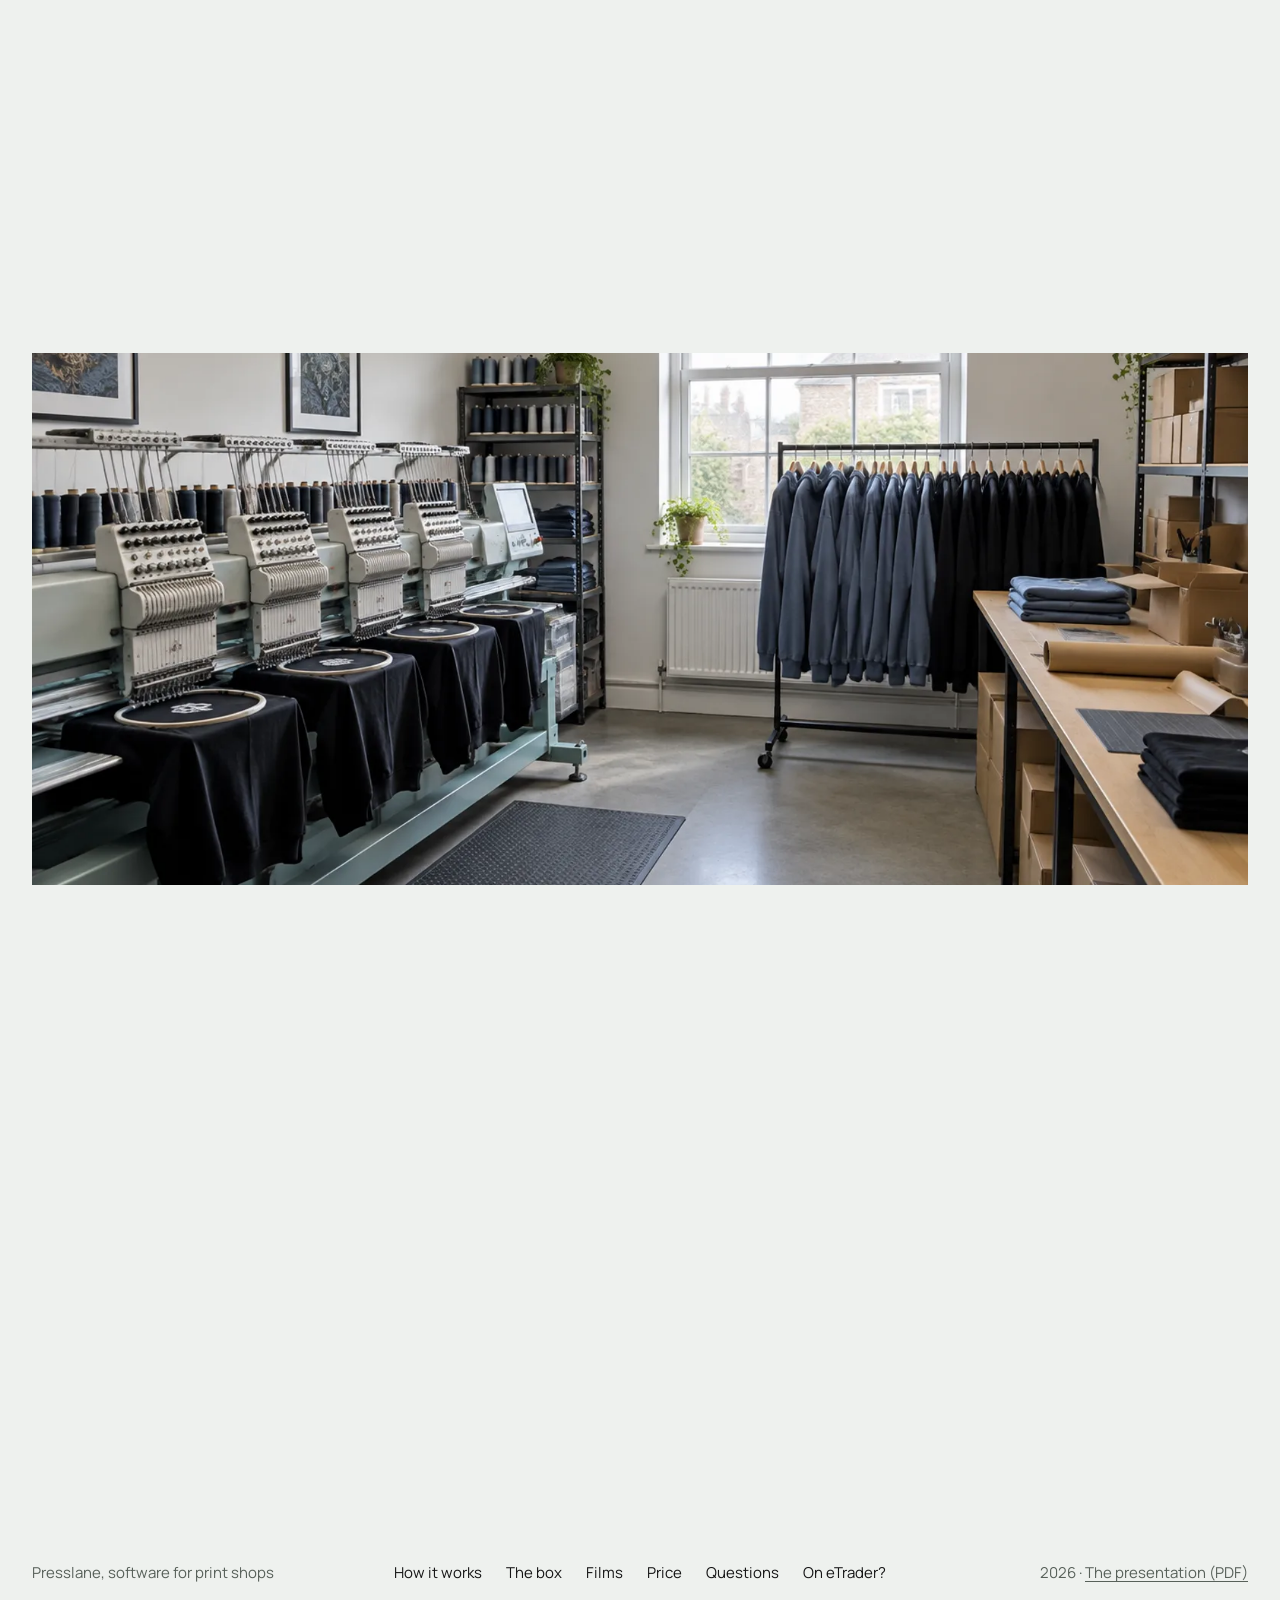
==== commit 2216d9a2: "Put people on the page and answer the reader's questions Four stills with people in them: the shop o" ====
--- a/index.html
+++ b/index.html
@@ -63,7 +63,7 @@
         </div>
 
         <div class="layer" data-layer="gap1"><img src="assets/photos/gap-quote.webp" alt="A paper quote half pushed into a desk drawer" width="1000" height="1250" loading="lazy"></div>
-        <div class="layer" data-layer="gap2"><img src="assets/photos/gap-phone.webp" alt="A desk phone ringing on a print shop counter" width="1000" height="1250" loading="lazy"></div>
+        <div class="layer" data-layer="gap2"><img src="assets/photos/people-phone.webp" alt="A print shop owner holding the phone with her shoulder while taping up a box at the counter" width="1000" height="1500" loading="lazy"></div>
         <div class="layer" data-layer="gap3"><img src="assets/photos/gap-bench.webp" alt="A finished box with a hoodie on top, sitting on a workbench" width="1000" height="1250" loading="lazy"></div>
 
         <div class="layer" data-layer="make">
@@ -72,7 +72,7 @@
         <div class="layer" data-layer="send">
           <video muted loop playsinline preload="none" poster="assets/video/send-poster.webp" data-src="assets/video/send.mp4" aria-label="Hands boxing a hoodie and scanning the job sheet"></video>
         </div>
-        <div class="layer" data-layer="done"><img src="assets/photos/delivered.webp" alt="An open parcel of hoodies on an office desk" width="1200" height="1800" loading="lazy"></div>
+        <div class="layer" data-layer="done"><img src="assets/photos/people-delivered.webp" alt="A roofer at his van lifting a blue hoodie out of the parcel, pleased" width="1000" height="1500" loading="lazy"></div>
 
         <div class="layer layer-sheet" data-layer="sheet">
           <svg viewBox="0 0 600 800" role="img" aria-label="A job sheet with your logo and a barcode" id="sheetSvg">
@@ -203,7 +203,7 @@
 
         <div class="step" data-stage="done">
           <p><b>Every step, Sam is told.</b> Each email comes from your shop, in your name. He can check the job any time on your website, so he does not need to ring.</p>
-          <figure class="m-pic"><img src="assets/photos/delivered.webp" alt="An open parcel of hoodies on an office desk" width="1200" height="1800" loading="lazy"></figure>
+          <figure class="m-pic"><img src="assets/photos/people-delivered.webp" alt="A roofer at his van lifting a blue hoodie out of the parcel, pleased" width="1000" height="1500" loading="lazy"></figure>
           <div class="evidence">
             <div class="ui-track" data-ui>
               <ol>
@@ -290,11 +290,14 @@
           <div class="prow"><span>Presslane</span><span class="money">£199 a month</span></div>
           <p class="pdesc ink">Online shop, quotes, job board, customer updates, club shops, accounts and invoices. Plus VAT. No set-up fee. Cancel any time.</p>
         </div>
+        <div class="pitem">
+          <p class="pdesc ink">Most shop websites cost about the same and stop at the shop. Presslane runs the office too. <a class="link-plain" href="/etrader">On eTrader? See the two side by side.</a></p>
+        </div>
       </div>
       <div class="pgroup">
         <h3>Add if you want them</h3>
         <div class="pitem">
-          <div class="prow"><span>Phone answering</span><span class="money">£100</span></div>
+          <div class="prow"><span>Phone answering</span><span class="money">£250</span></div>
           <p class="pdesc">Answered in your name, day and night. It knows your prices, sizes and every order.</p>
         </div>
         <div class="pitem">
@@ -302,7 +305,7 @@
           <p class="pdesc">Customers see their logo on the product before they buy. That picture becomes the proof.</p>
         </div>
         <div class="pitem">
-          <div class="prow"><span>Found on Google</span><span class="money">£100</span></div>
+          <div class="prow"><span>Found on Google</span><span class="money">£250</span></div>
           <p class="pdesc">We help people near you find your shop.</p>
         </div>
         <div class="pitem">
@@ -350,7 +353,26 @@
       <figure><img src="assets/photos/shop-print.webp" alt="Hands pulling a squeegee across a screen on a printing carousel" width="1000" height="1250" loading="lazy"><figcaption>Garment printers</figcaption></figure>
       <figure><img src="assets/photos/shop-embroidery.webp" alt="A polo shirt being stitched on a multi-head embroidery machine" width="1000" height="1250" loading="lazy"><figcaption>Embroiderers</figcaption></figure>
       <figure><img src="assets/photos/shop-signs.webp" alt="Hands applying cut vinyl to a van door" width="1000" height="1250" loading="lazy"><figcaption>Sign makers</figcaption></figure>
-      <figure><img src="assets/photos/shop-promo.webp" alt="Mugs, pens and tote bags being boxed on a packing table" width="1000" height="1250" loading="lazy"><figcaption>Promo gift companies</figcaption></figure>
+      <figure><img src="assets/photos/people-counter.webp" alt="A printer handing a finished box to a customer across the counter, both smiling" width="1000" height="1250" loading="lazy"><figcaption>Promo gift companies</figcaption></figure>
+    </div>
+  </section>
+
+  <!-- ============ Your questions ============ -->
+  <section class="faq" id="questions">
+    <div class="faq-pic">
+      <img src="assets/photos/people-embroiderer.webp" alt="An embroiderer glancing at his phone beside a running embroidery machine" width="1000" height="1250" loading="lazy">
+      <p class="faq-note">Presslane was built with a working embroidery shop, on real jobs. Every screen was tried at a bench before it went on this page.</p>
+    </div>
+    <div class="faq-list">
+      <h2>Your questions</h2>
+      <dl>
+        <div class="qa"><dt>What happens to my website?</dt><dd>It stays on until you say. We build the new shop beside it. Your domain moves on a day you choose, and your email does not change.</dd></div>
+        <div class="qa"><dt>Who owns my customers and my orders?</dt><dd>You do. Your products, your customers and your orders are yours. Ask and we give you a copy of all of it.</dd></div>
+        <div class="qa"><dt>Will customers know a machine answered the phone?</dt><dd>It says so if they ask. If they want a person, it puts them through to you. If you cannot come to the phone, it takes a message and tells them when you will ring back.</dd></div>
+        <div class="qa"><dt>I am not technical.</dt><dd>You do not need to be. We set it up from your product list and your logo. You check it on your phone. Scanning a job sheet is the camera on a phone or tablet.</dd></div>
+        <div class="qa"><dt>Will my customers get too many emails?</dt><dd>One at each step of their job, six in all, in your name. Nothing else unless you ask for it.</dd></div>
+        <div class="qa"><dt>What if it is not for me?</dt><dd>There is no contract and nothing to pay up front. Cancel any time and keep your copy.</dd></div>
+      </dl>
     </div>
   </section>
 
@@ -391,9 +413,14 @@
     </div>
   </section>
 
+  <div class="callbar js-agency" hidden>
+    <span class="callbar-text">Twenty minutes, on your own products.</span>
+    <a class="button js-book" href="#talk">Book a call</a>
+  </div>
+
   <footer class="foot">
     <span>Presslane, software for print shops</span>
-    <nav aria-label="Page"><a href="#job">How it works</a><a href="#box">The box</a><a href="#films">Films</a><a href="#price">Price</a></nav>
+    <nav aria-label="Page"><a href="#job">How it works</a><a href="#box">The box</a><a href="#films">Films</a><a href="#price">Price</a><a href="#questions">Questions</a><a href="/etrader">On eTrader?</a></nav>
     <span class="right">2026 · <a class="link-plain" href="assets/presslane-presentation.pdf">The presentation (PDF)</a></span>
   </footer>
 
--- a/styles.css
+++ b/styles.css
@@ -276,6 +276,22 @@
 .row figcaption { font-size: var(--step-body); font-weight: 700; margin-top: 10px; }
 
 /* =========================================================
+   Your questions: a person at the bench, and the answers
+   ========================================================= */
+.faq { max-width: 1400px; margin: 0 auto; padding: 0 var(--margin) var(--section); display: grid; grid-template-columns: 5fr 1fr 6fr; column-gap: 24px; align-items: start; }
+.faq-pic { grid-column: 1; position: sticky; top: 12vh; }
+.faq-pic img { width: 100%; aspect-ratio: 4 / 5; object-fit: cover; }
+.faq-note { font-size: var(--step-body); margin-top: 18px; max-width: 40ch; }
+.faq-list { grid-column: 3; }
+.faq-list h2 { font-size: var(--step-head); margin-bottom: 40px; }
+.faq dl { margin: 0; display: grid; gap: 28px; }
+.qa dt { font-weight: 700; font-size: var(--step-lead); line-height: 1.25; max-width: 24ch; }
+.qa dd { margin: 10px 0 0; max-width: 46ch; line-height: 1.6; }
+
+/* the bottom bar on phones: the one action, kept within reach once the hero has gone */
+.callbar { display: none; }
+
+/* =========================================================
    Talk to us: a picture of the floor, then one field
    ========================================================= */
 .talk { padding: 0 var(--margin) 120px; }
@@ -388,6 +404,21 @@
 
   .who { padding-bottom: 96px; }
   .row { grid-template-columns: 1fr 1fr; }
+  .faq { grid-template-columns: 1fr; padding-bottom: 96px; row-gap: 32px; }
+  .faq-pic { position: static; grid-column: 1; }
+  .faq-pic img { aspect-ratio: 4 / 3; }
+  .faq-list { grid-column: 1; }
+  .faq-list h2 { margin-bottom: 24px; }
+  .callbar {
+    display: flex; align-items: center; justify-content: space-between; gap: 12px;
+    position: fixed; left: 0; right: 0; bottom: 0; z-index: 5; padding: 10px var(--margin);
+    padding-bottom: max(10px, env(safe-area-inset-bottom, 0px)); background: var(--ink); color: #fff;
+    transform: translateY(110%); transition: transform var(--t-ui) var(--ease-out);
+  }
+  .callbar.is-on { transform: none; }
+  .callbar-text { font-size: var(--step-small); line-height: 1.3; }
+  .callbar .button { min-height: 48px; padding: 0 20px; white-space: nowrap; }
+  body.has-callbar .talk { padding-bottom: 140px; }
   .talk { padding: 0 var(--margin) 96px; }
   .talk-photo { margin-bottom: 56px; margin-inline: calc(var(--margin) * -1); }
   .talk-photo img { aspect-ratio: 4 / 3; }
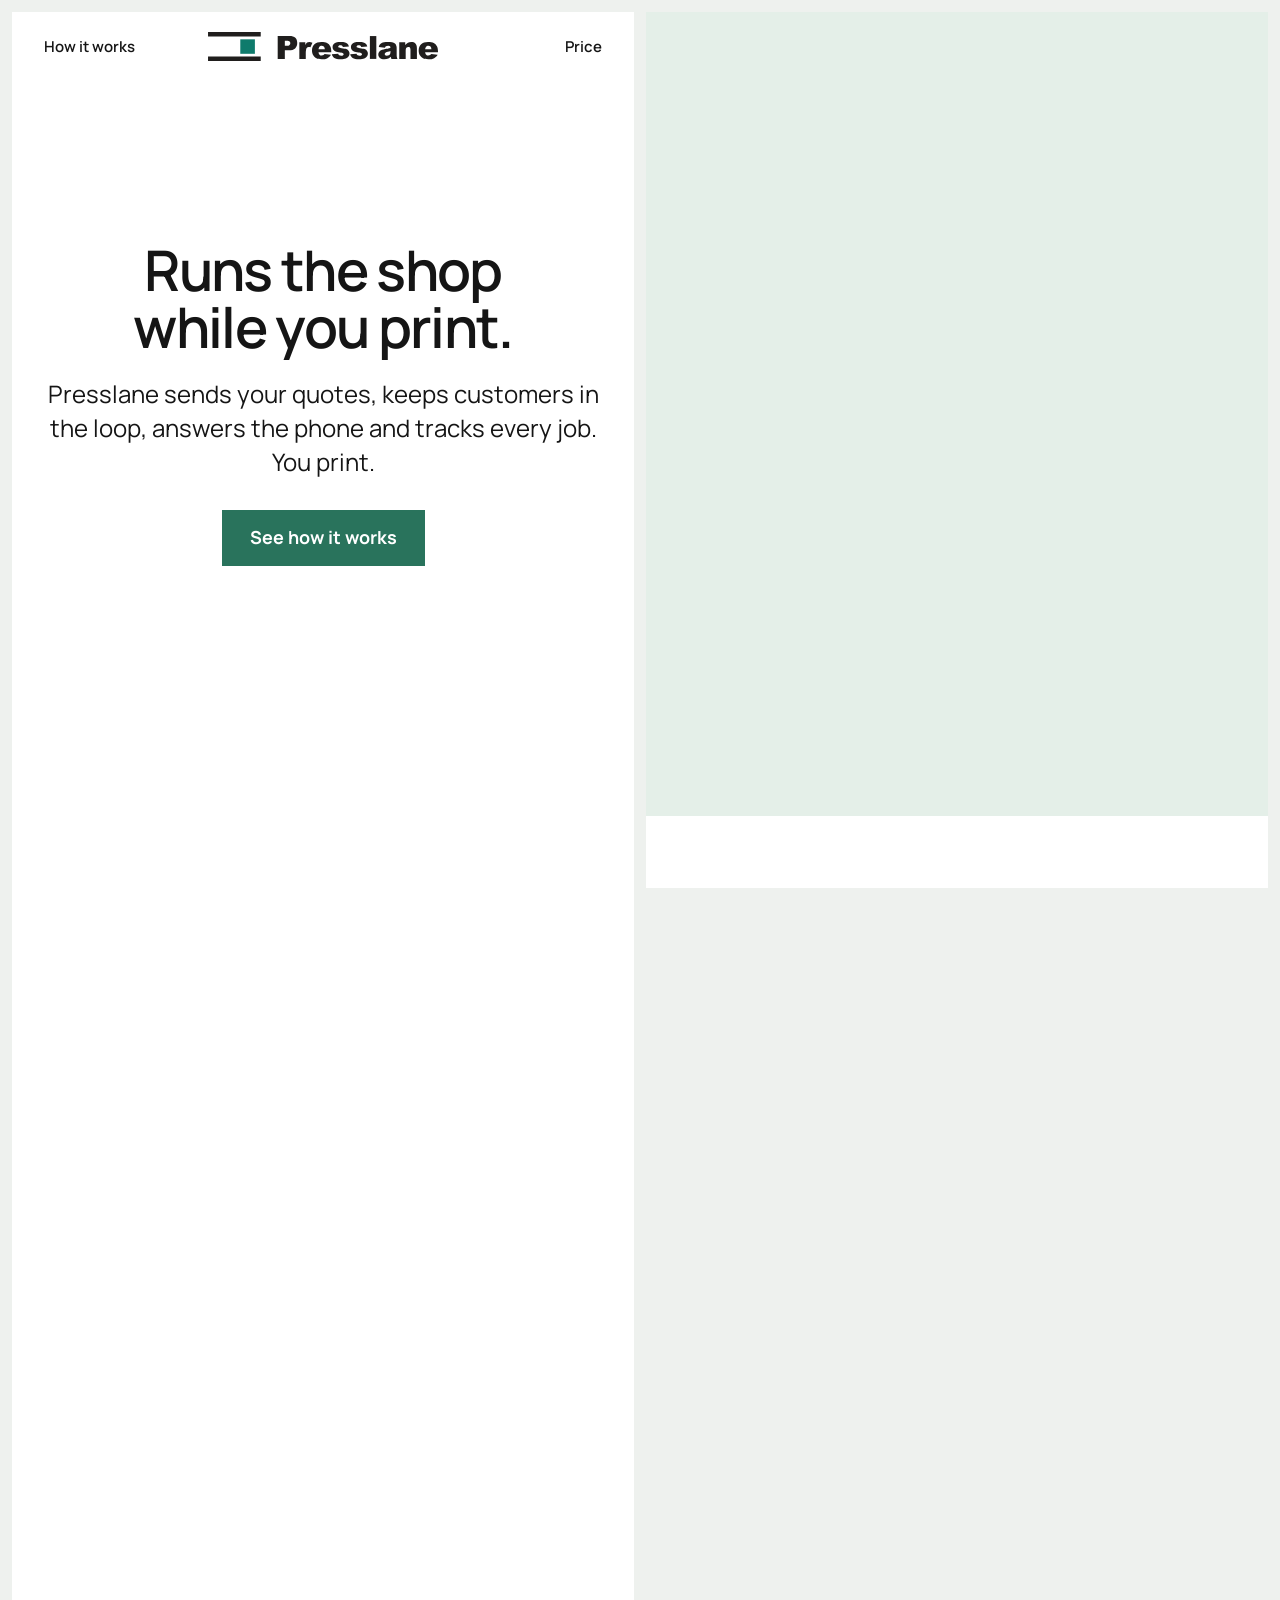
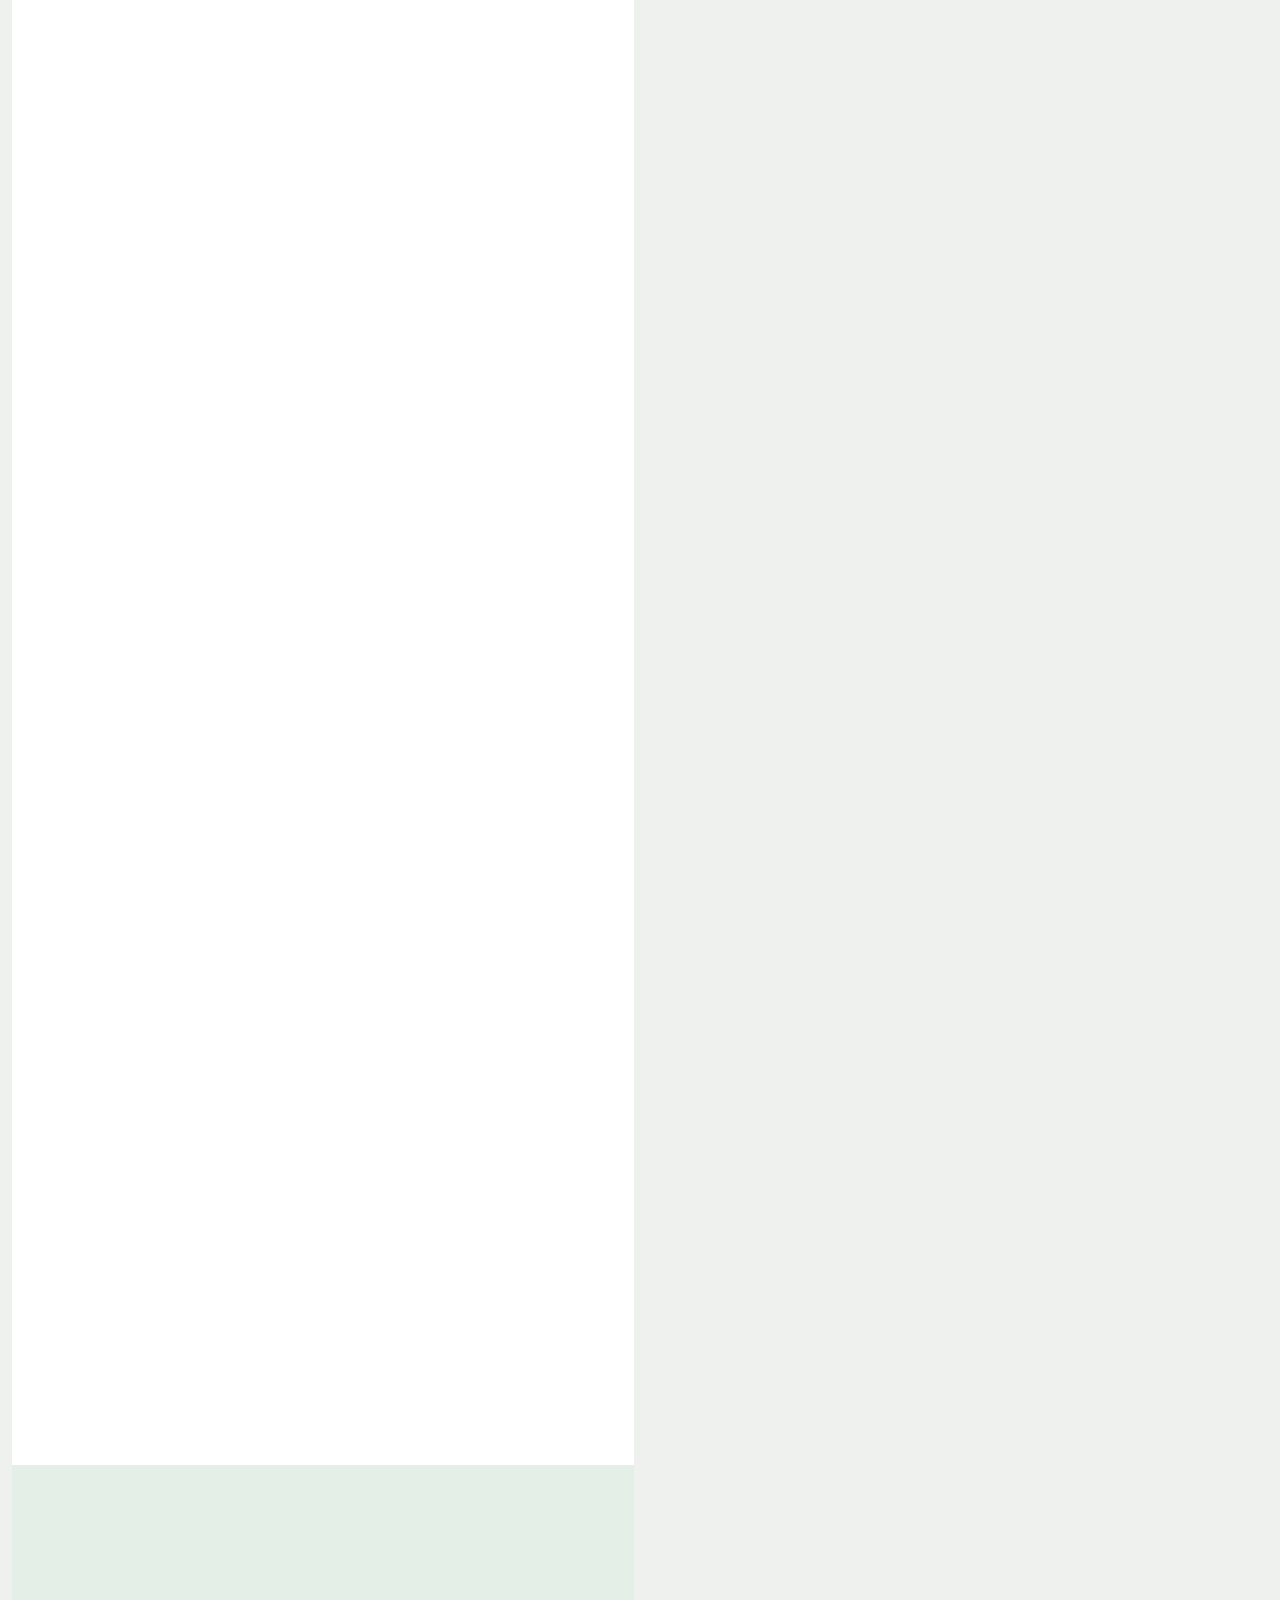
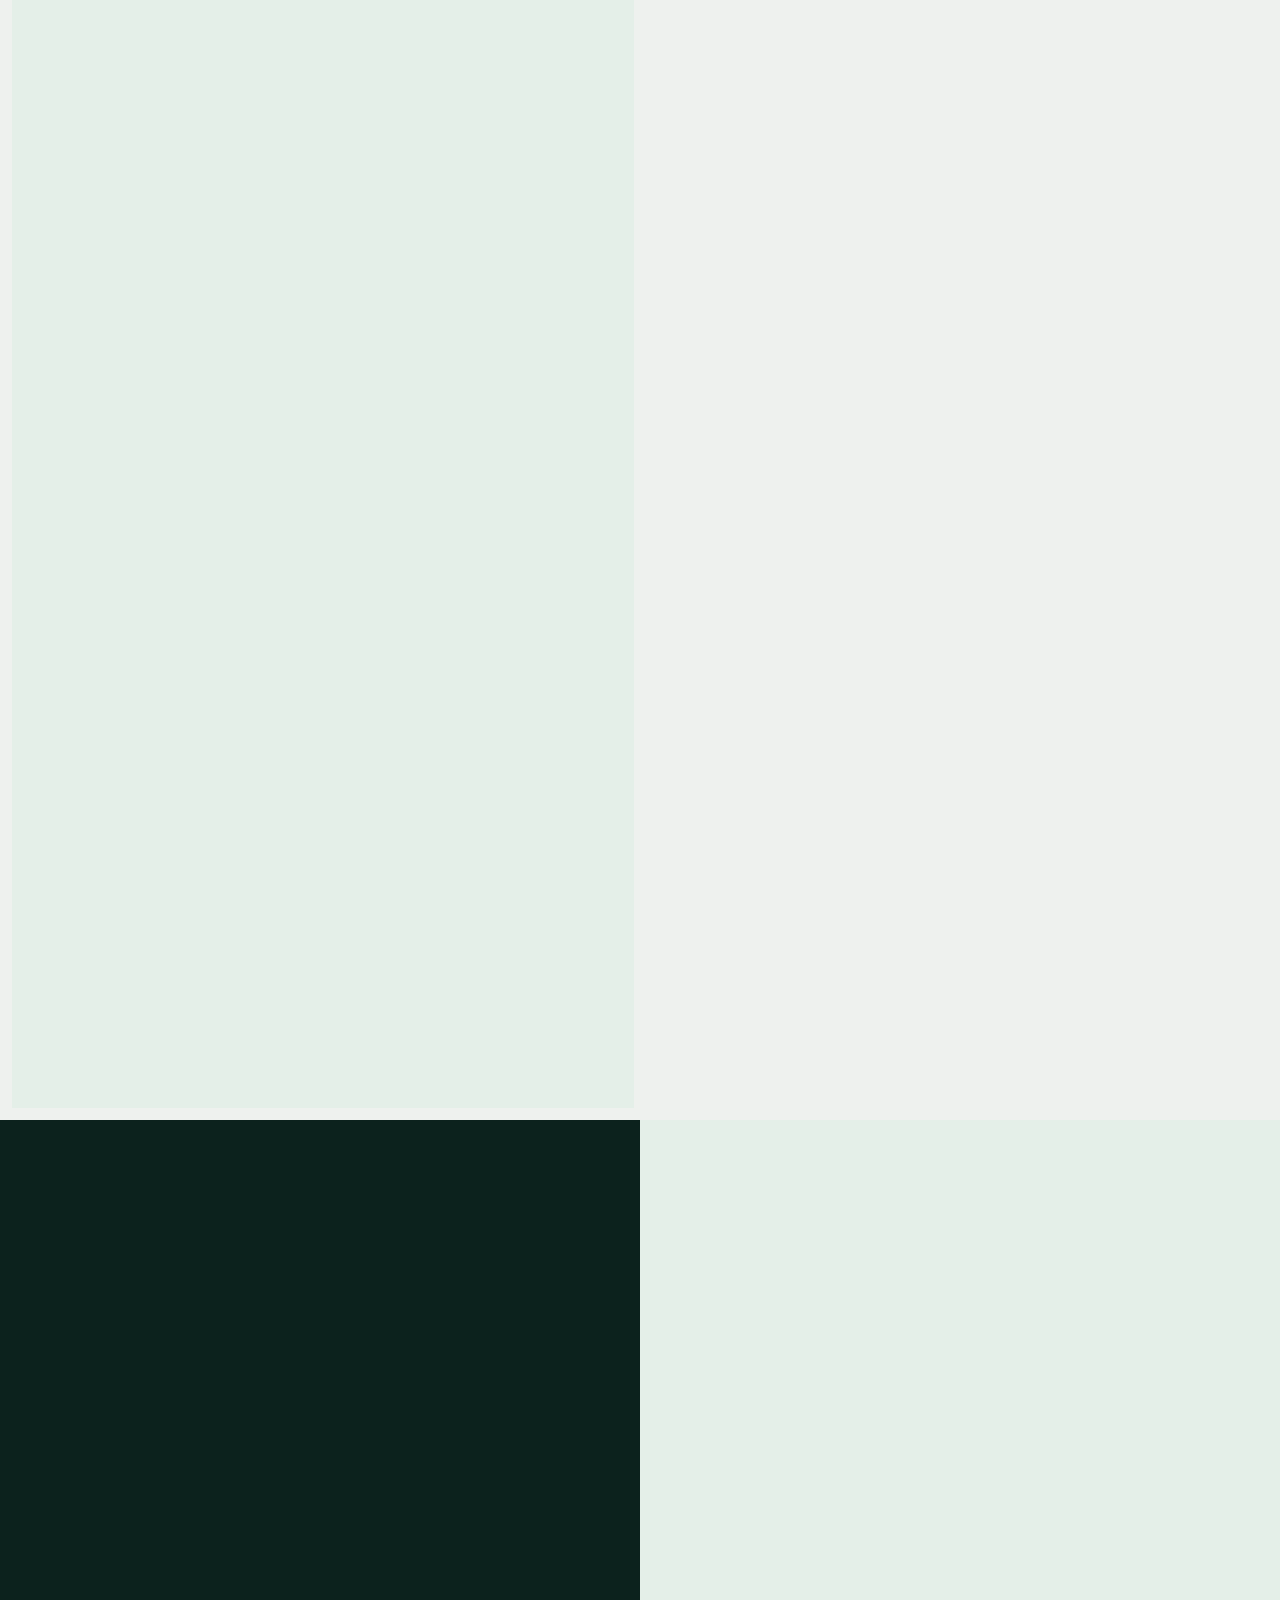
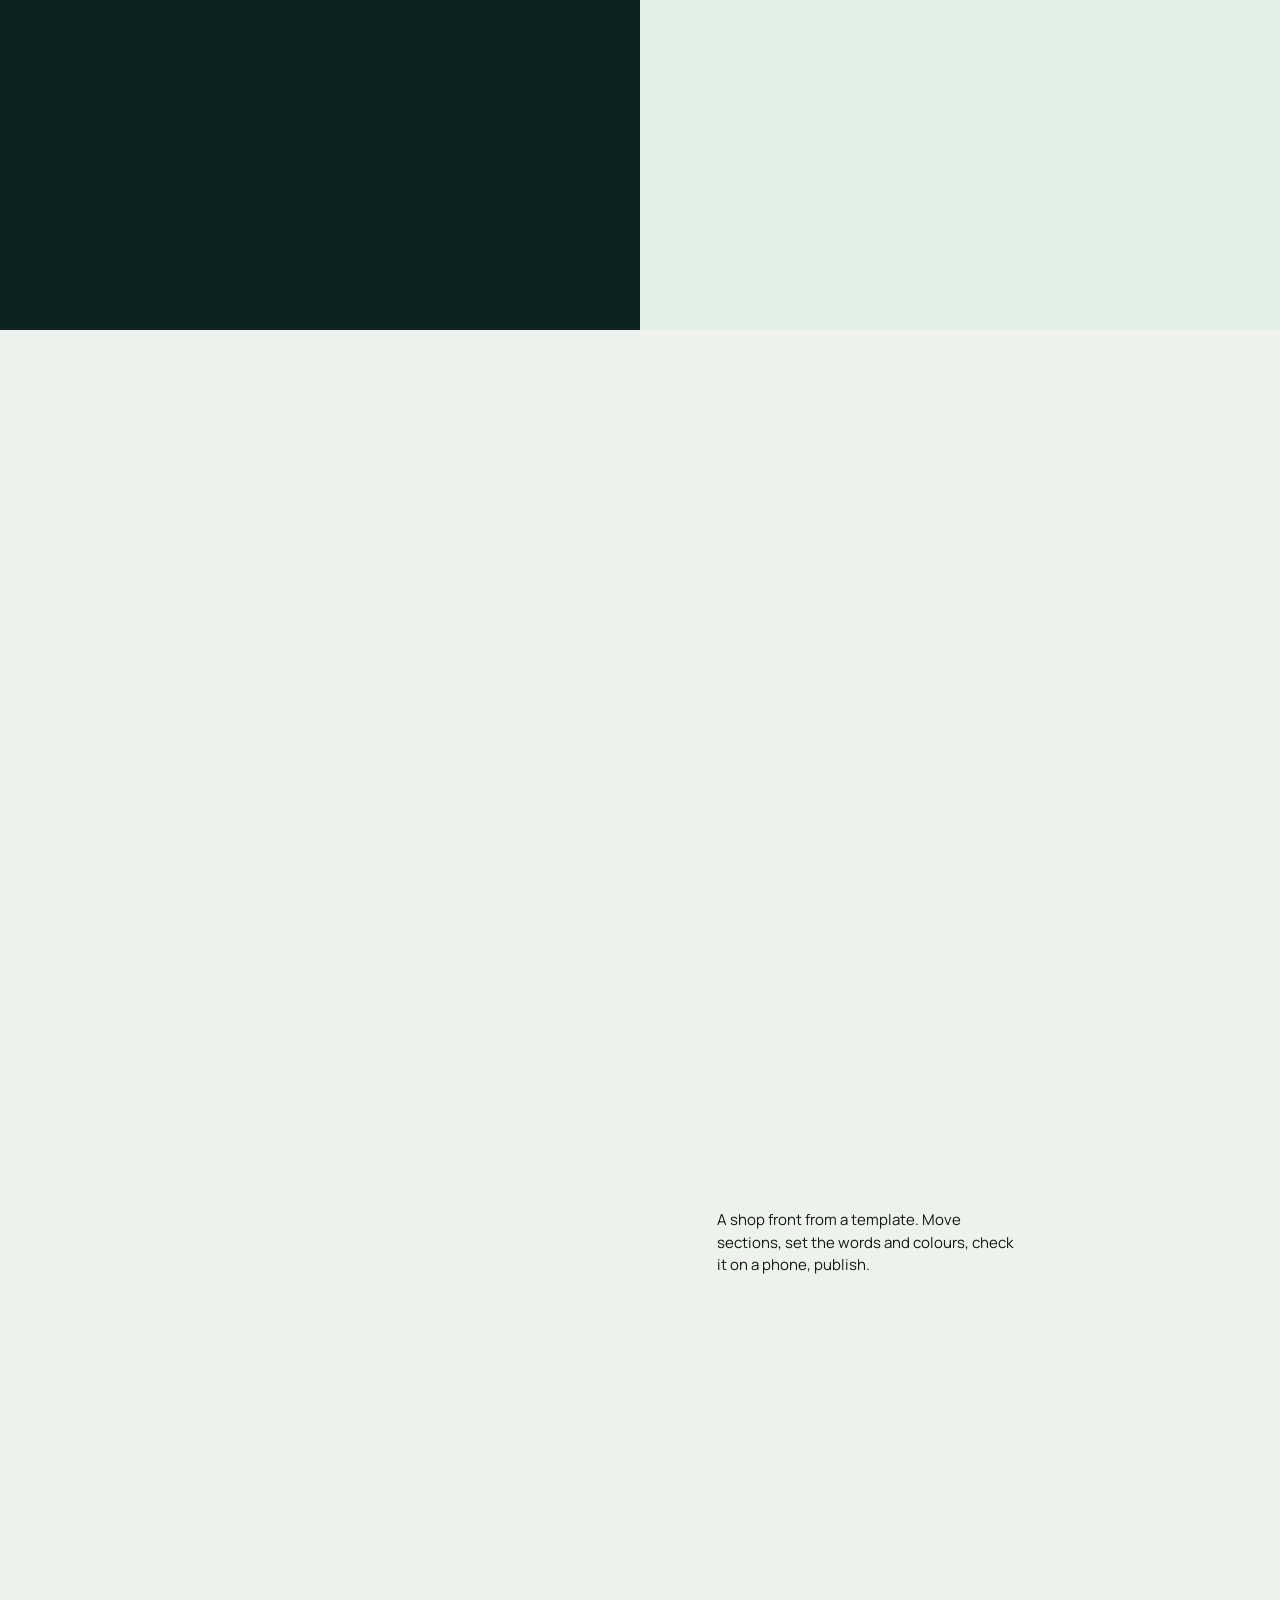
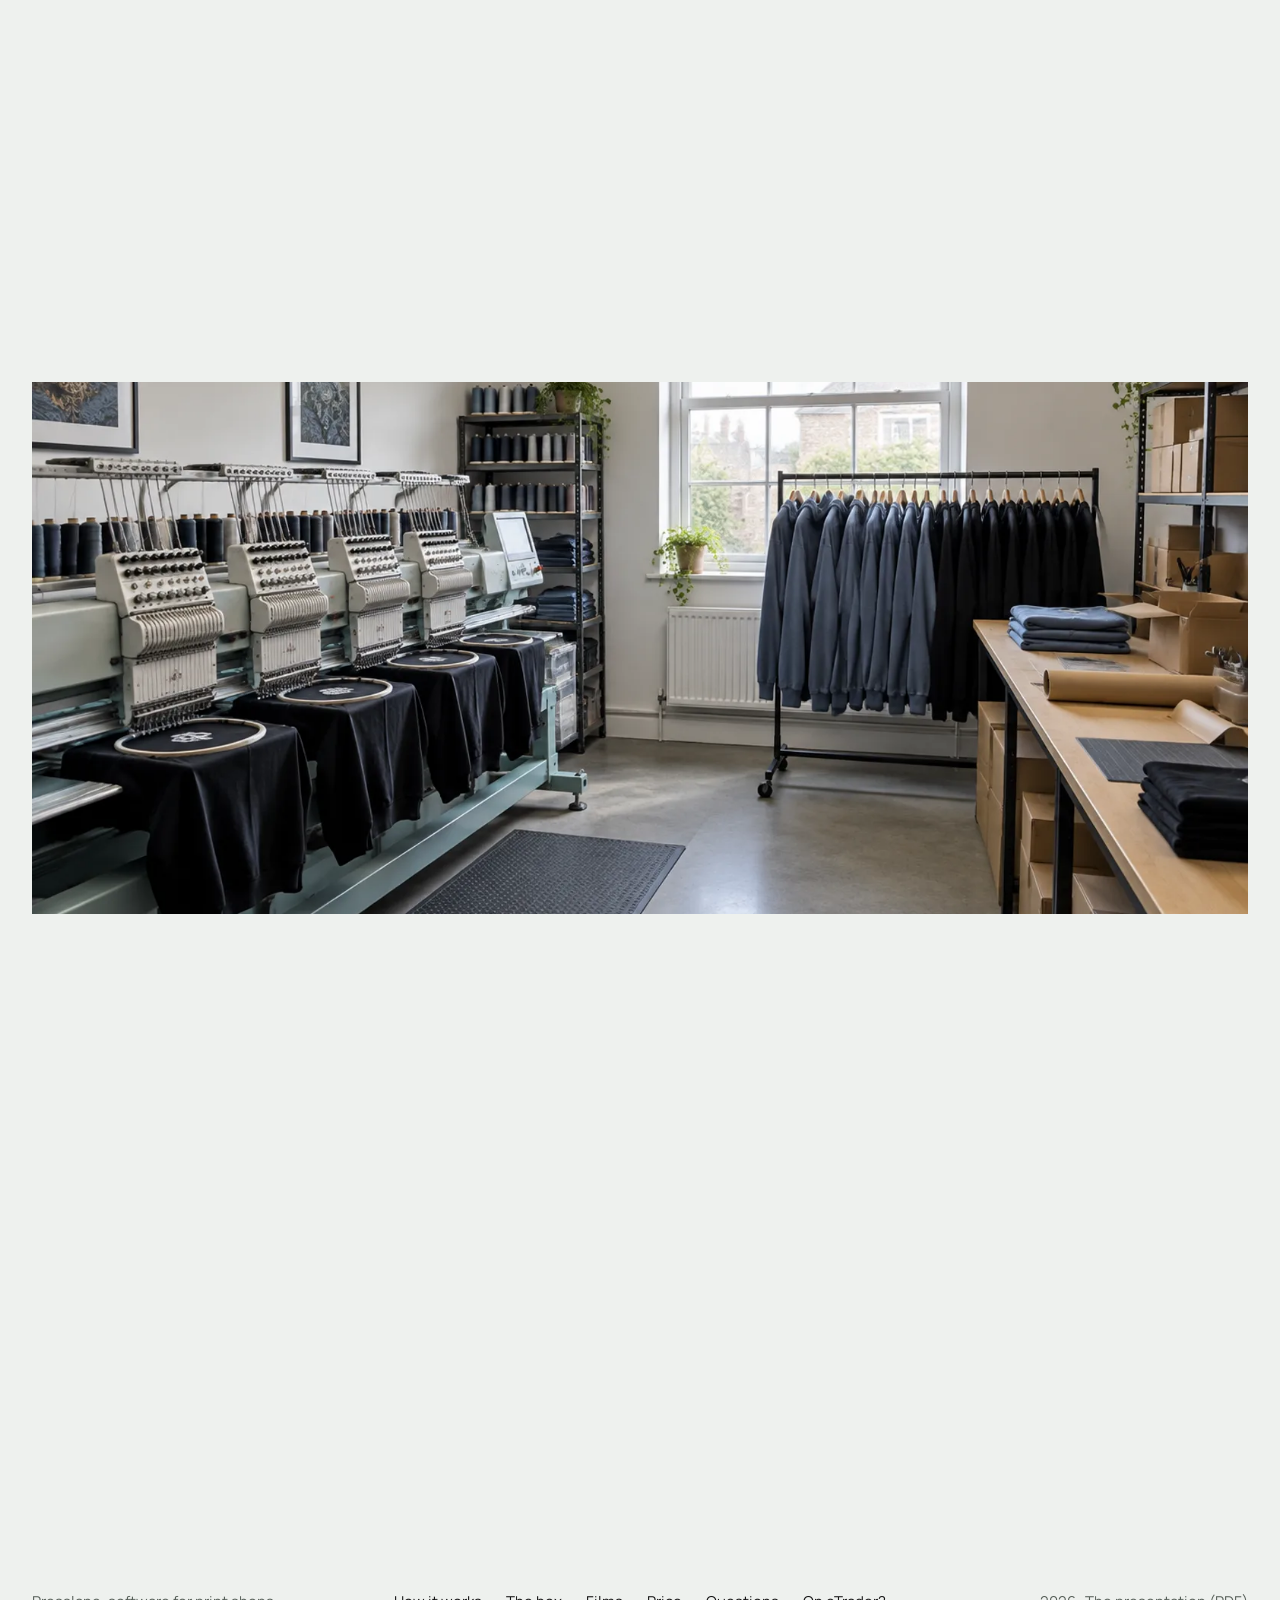
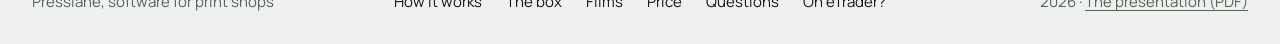
==== commit 5f5527bb: "A three-month minimum, then month by month Said on the main page's price list and in its questions, " ====
--- a/index.html
+++ b/index.html
@@ -288,10 +288,10 @@
         <h3>The package</h3>
         <div class="pitem">
           <div class="prow"><span>Presslane</span><span class="money">£199 a month</span></div>
-          <p class="pdesc ink">Online shop, quotes, job board, customer updates, club shops, accounts and invoices. Plus VAT. No set-up fee. Cancel any time.</p>
-        </div>
-        <div class="pitem">
-          <p class="pdesc ink">Most shop websites cost about the same and stop at the shop. Presslane runs the office too. <a class="link-plain" href="/etrader">On eTrader? See the two side by side.</a></p>
+          <p class="pdesc ink">Online shop, quotes, job board, customer updates, club shops, accounts and invoices. Plus VAT. No set-up fee. Three months to start, then month by month.</p>
+        </div>
+        <div class="pitem">
+          <p class="pdesc ink">More quotes won, customers kept in the loop, the phone answered. <a class="link-plain" href="/etrader">On eTrader? See the two side by side.</a></p>
         </div>
       </div>
       <div class="pgroup">
@@ -371,7 +371,7 @@
         <div class="qa"><dt>Will customers know a machine answered the phone?</dt><dd>It says so if they ask. If they want a person, it puts them through to you. If you cannot come to the phone, it takes a message and tells them when you will ring back.</dd></div>
         <div class="qa"><dt>I am not technical.</dt><dd>You do not need to be. We set it up from your product list and your logo. You check it on your phone. Scanning a job sheet is the camera on a phone or tablet.</dd></div>
         <div class="qa"><dt>Will my customers get too many emails?</dt><dd>One at each step of their job, six in all, in your name. Nothing else unless you ask for it.</dd></div>
-        <div class="qa"><dt>What if it is not for me?</dt><dd>There is no contract and nothing to pay up front. Cancel any time and keep your copy.</dd></div>
+        <div class="qa"><dt>What if it is not for me?</dt><dd>Nothing to pay up front. The first three months are the minimum. After that you can stop any month, and you keep a copy of everything.</dd></div>
       </dl>
     </div>
   </section>
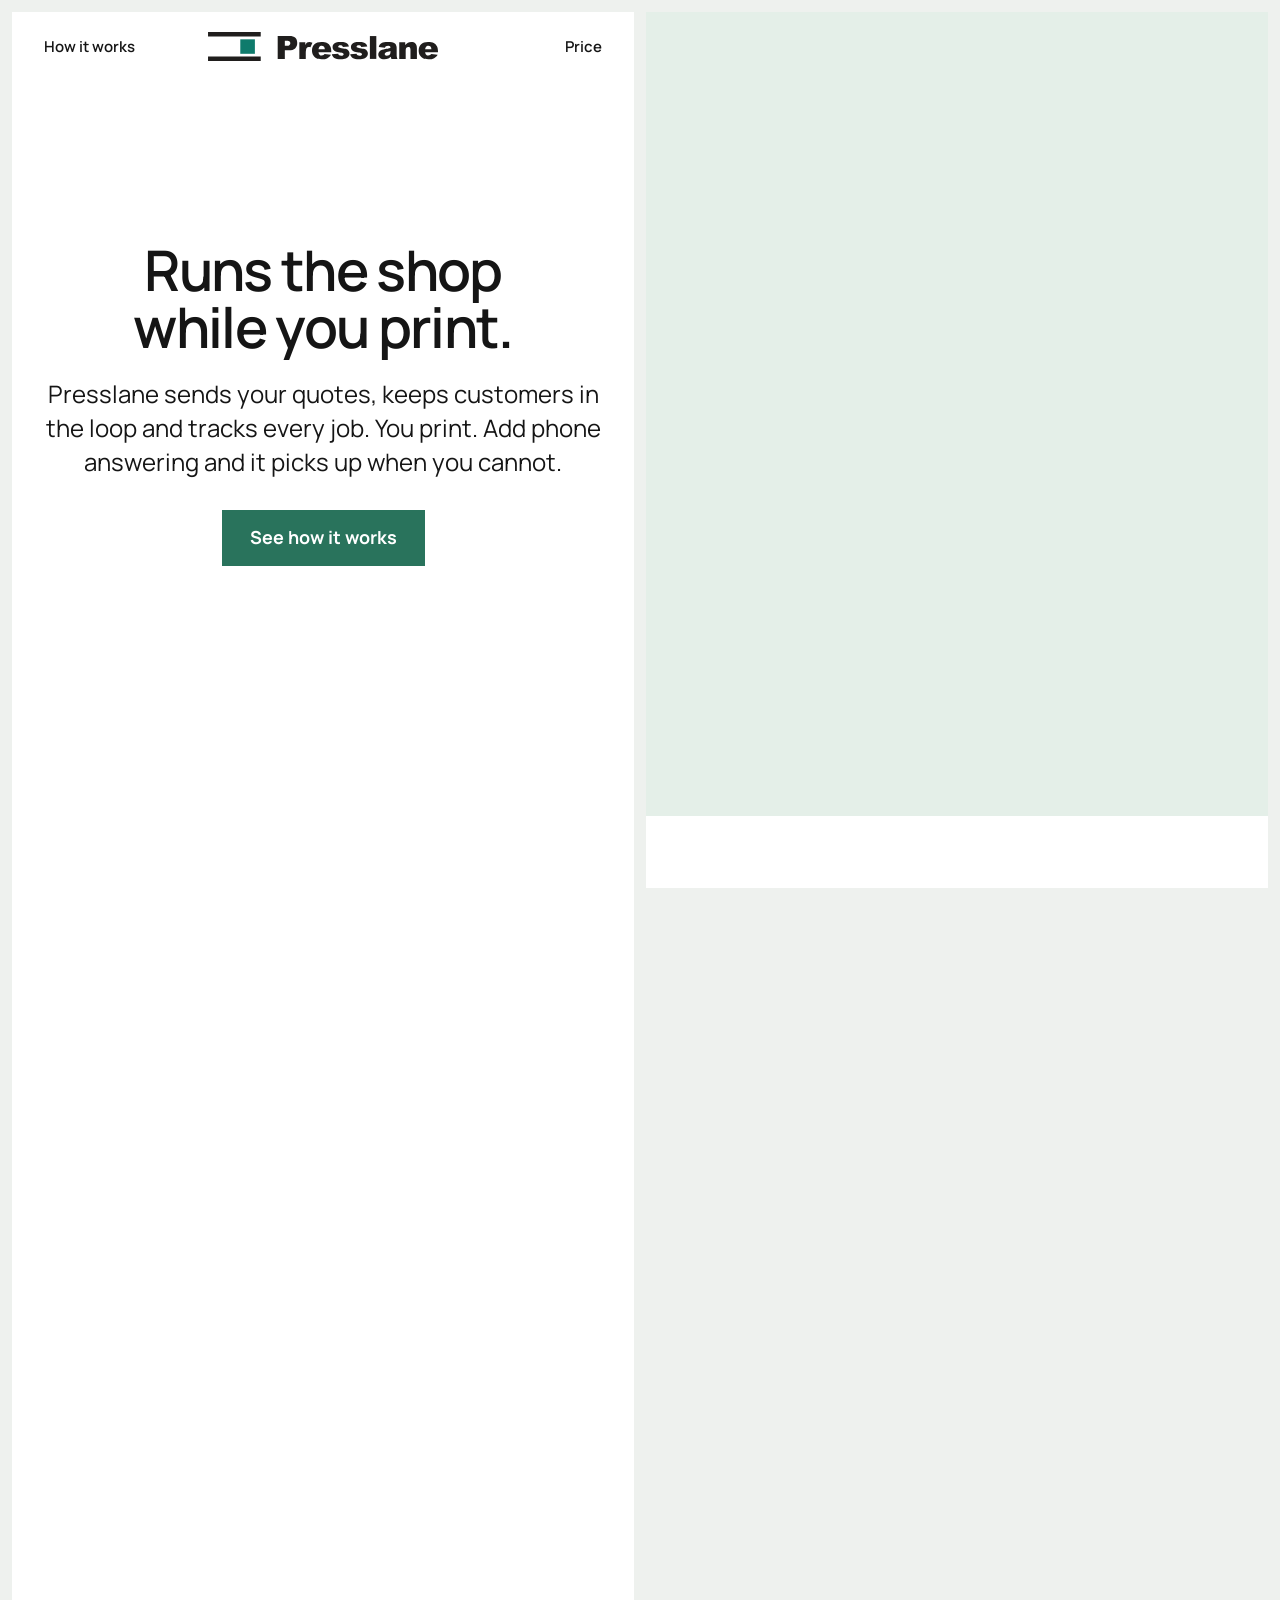
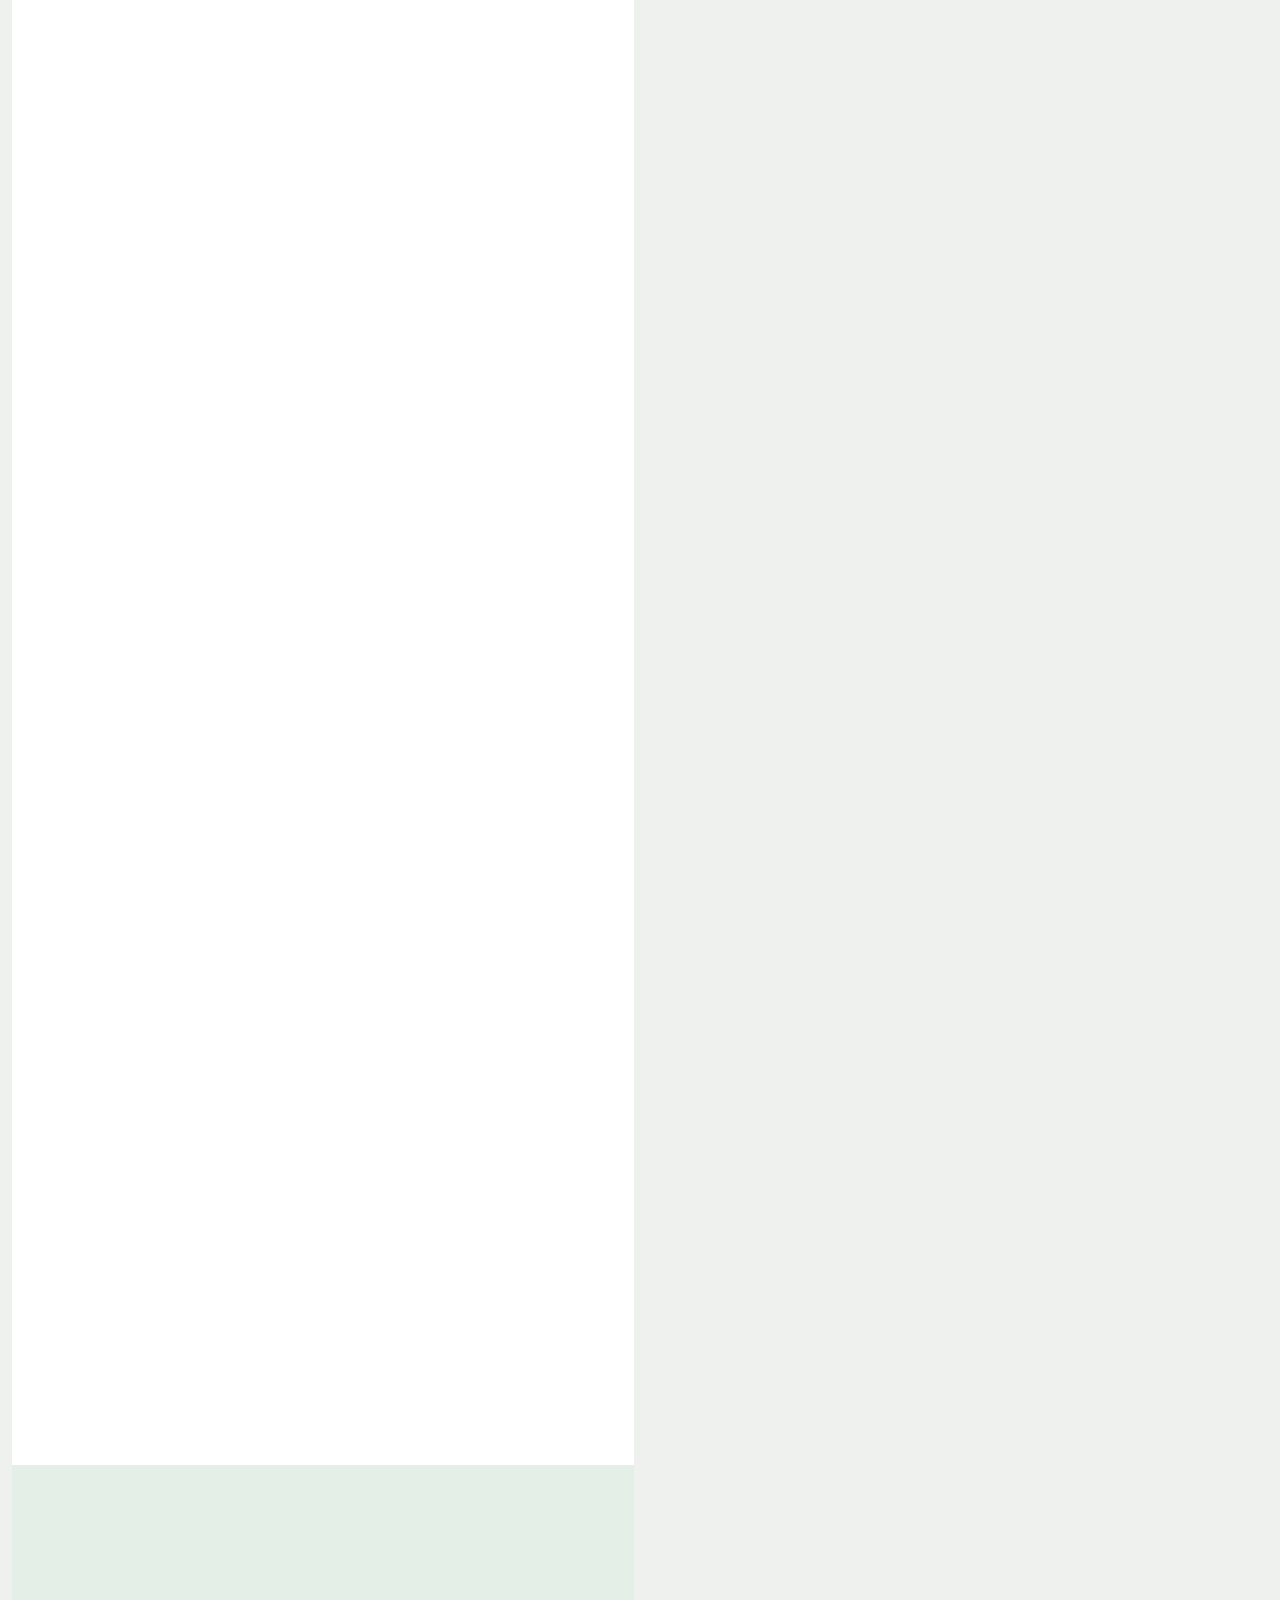
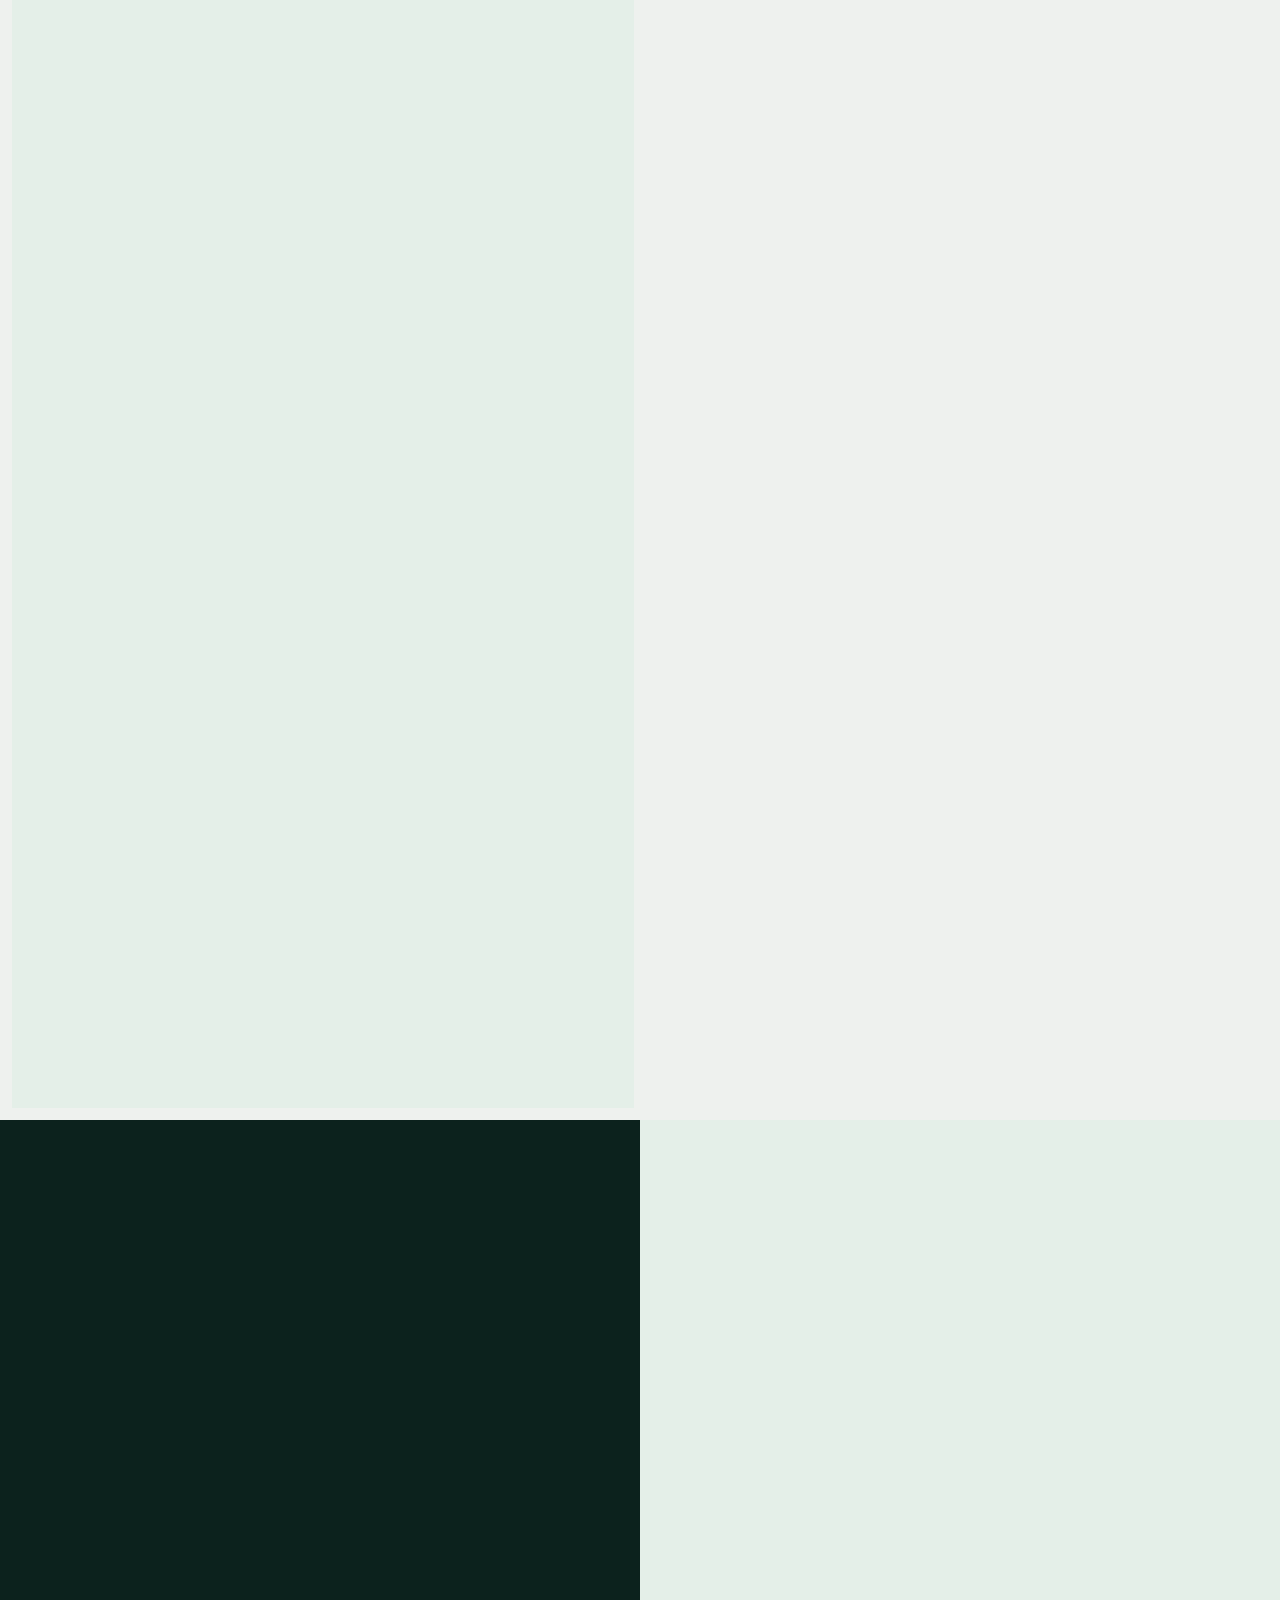
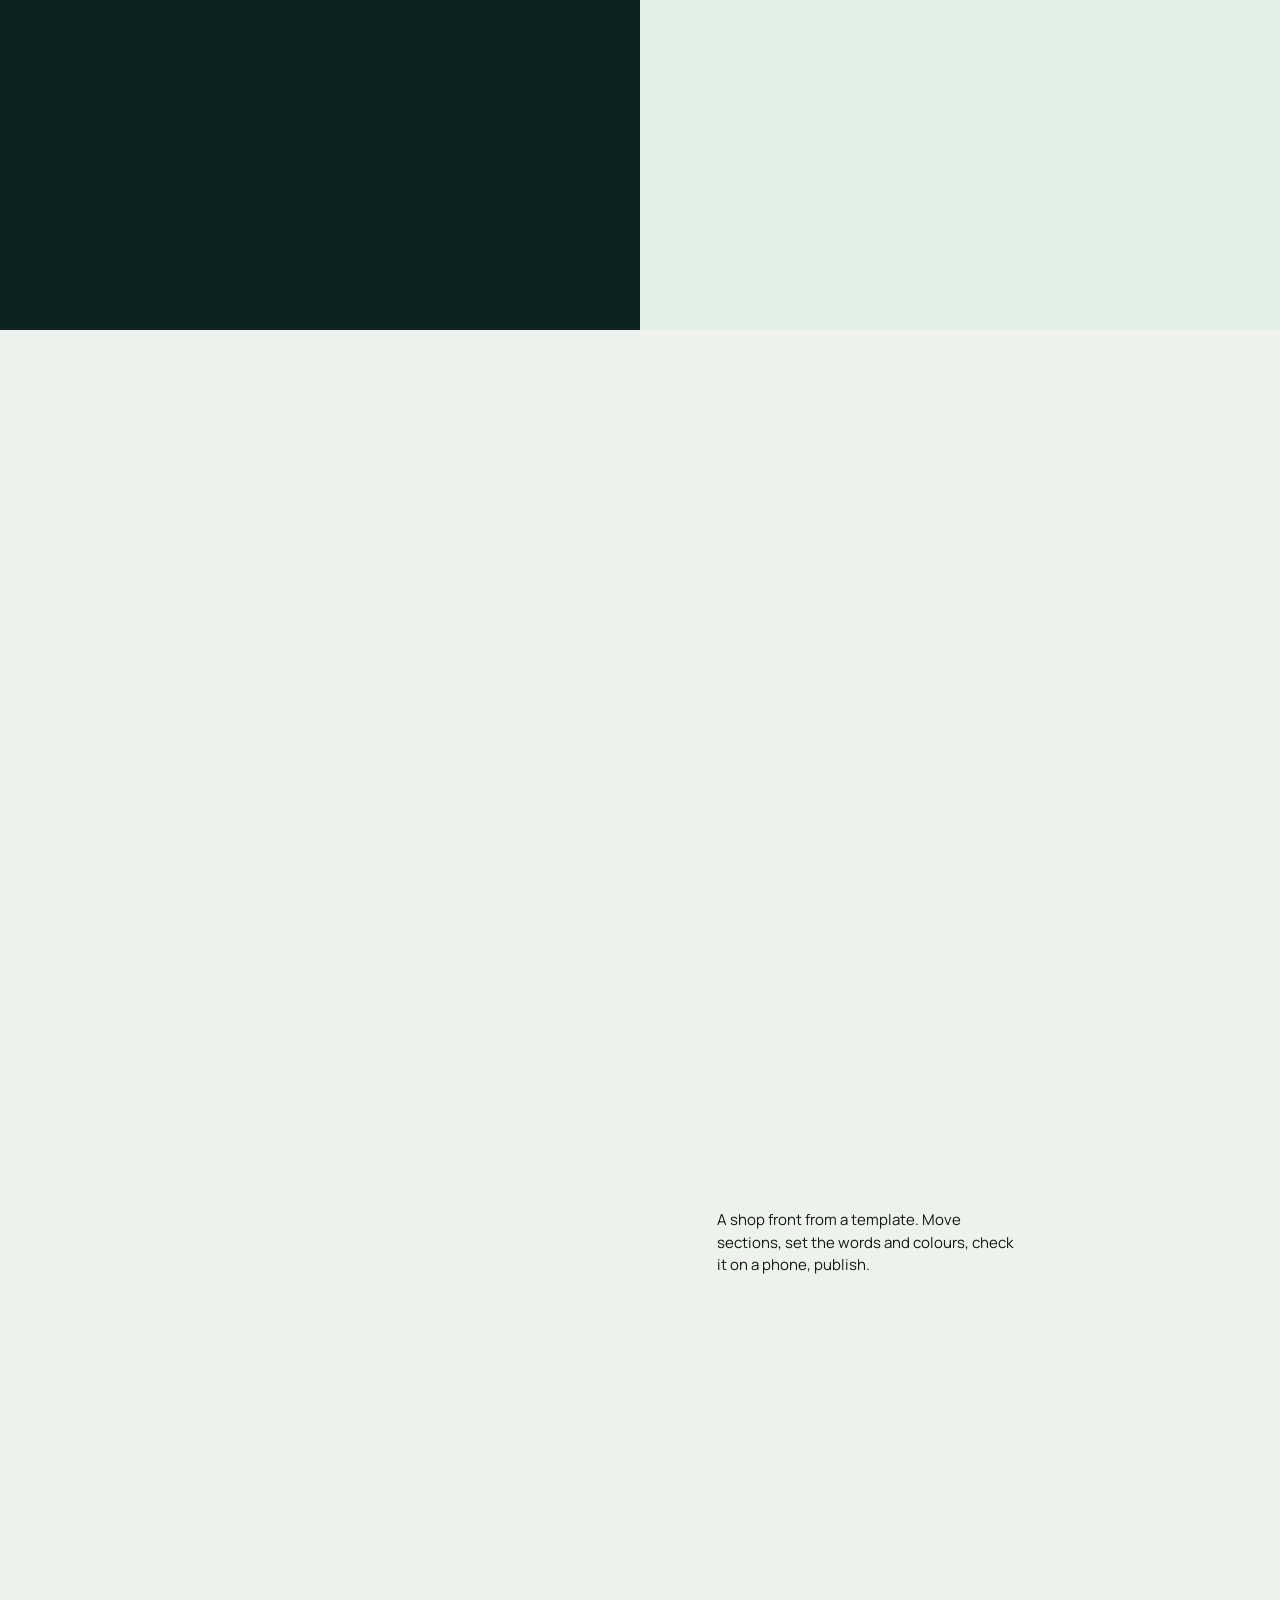
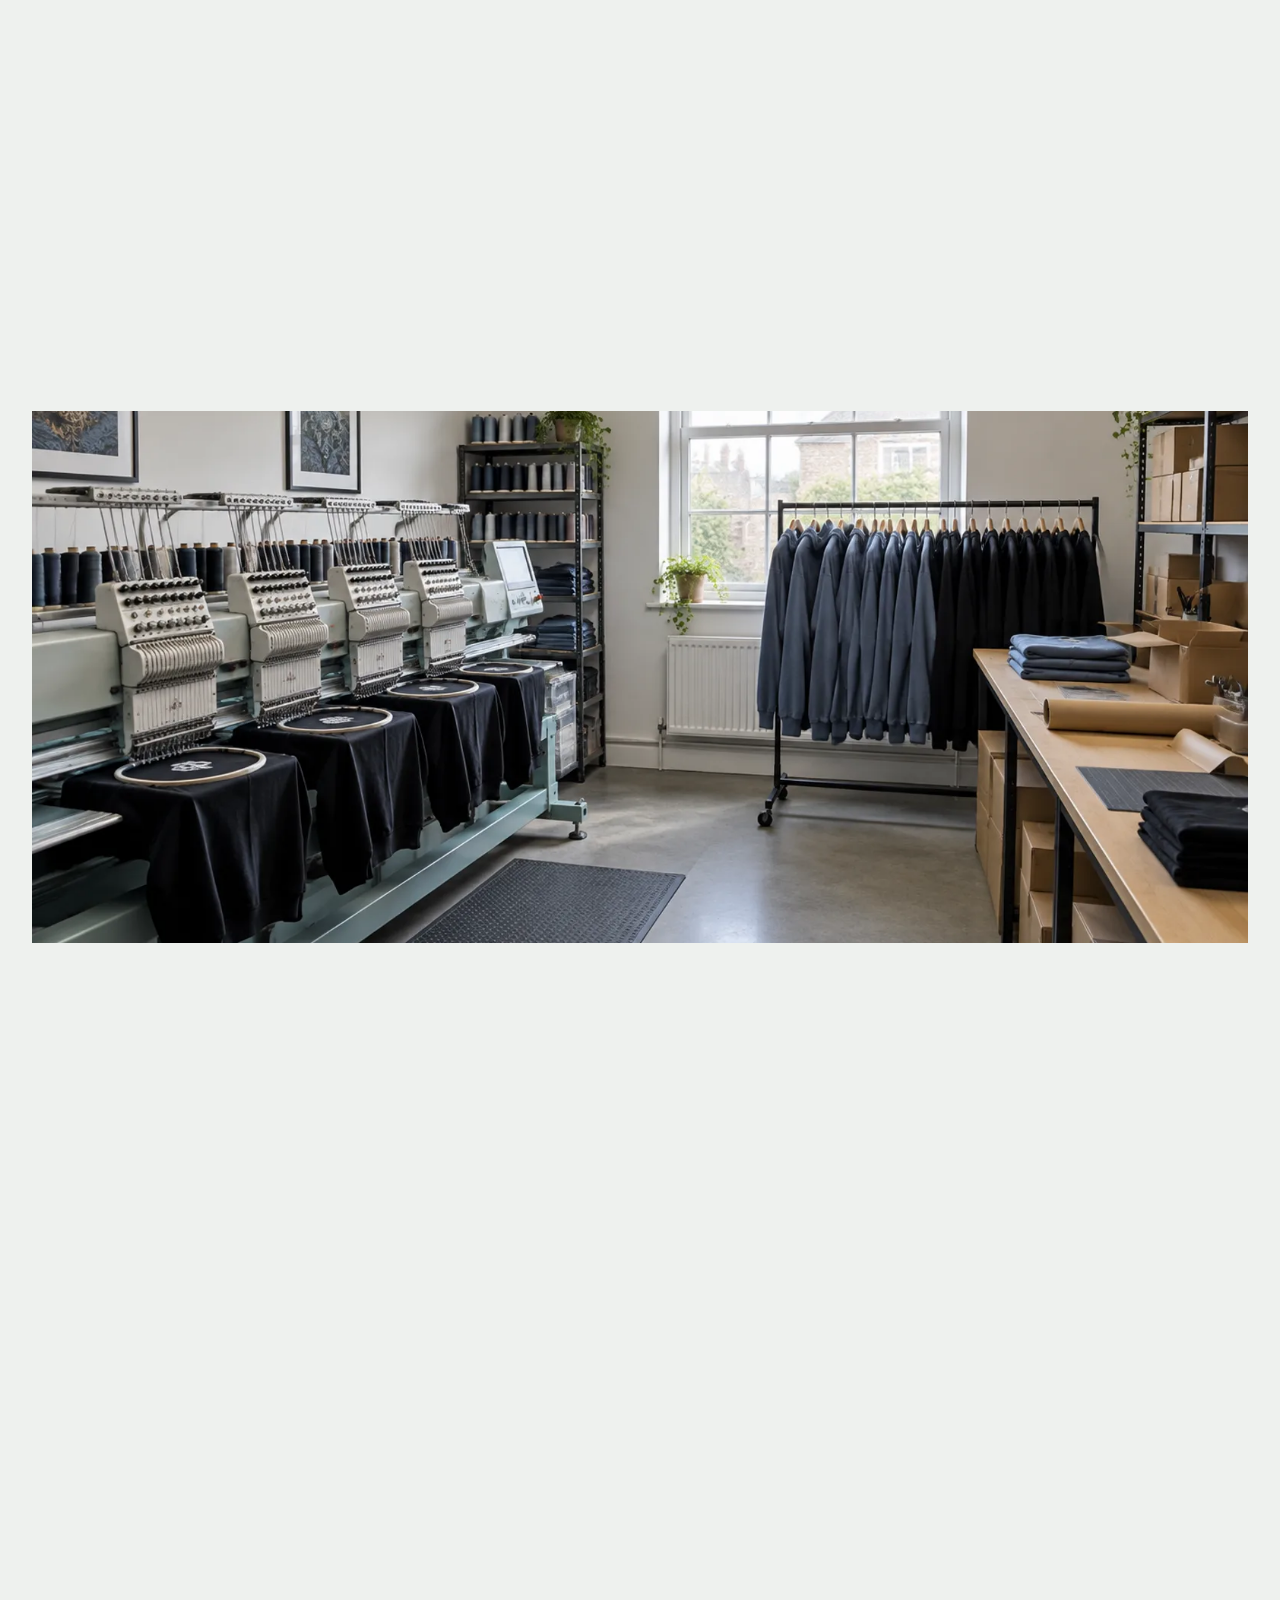
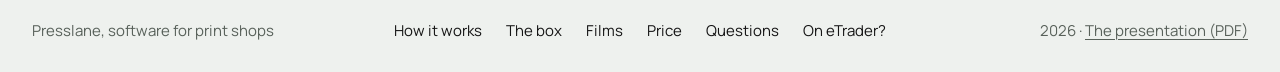
==== commit 43071319: "Phone answering is an add-on, everywhere it is mentioned The opening lines on the main page, the com" ====
--- a/index.html
+++ b/index.html
@@ -4,9 +4,9 @@
   <meta charset="utf-8">
   <meta name="viewport" content="width=device-width, initial-scale=1">
   <title>Presslane: runs the shop while you print</title>
-  <meta name="description" content="Presslane does the office side of a print or embroidery shop. It sends your quotes, keeps customers in the loop, answers the phone and tracks every job from quote to door. £199 a month.">
+  <meta name="description" content="Presslane does the office side of a print or embroidery shop. It sends your quotes, keeps customers in the loop and tracks every job from quote to door. £199 a month. Phone answering as an add-on.">
   <meta property="og:title" content="Presslane runs the shop while you print">
-  <meta property="og:description" content="Quotes sent, customers told, the phone answered, every job tracked. Software for printers and embroiderers, £199 a month.">
+  <meta property="og:description" content="Quotes sent, customers told, every job tracked, fewer calls to take. Software for printers and embroiderers, £199 a month.">
   <meta property="og:type" content="website">
   <link rel="icon" href="favicon.svg" type="image/svg+xml">
   <link rel="preload" href="assets/fonts/manrope-latin.woff2" as="font" type="font/woff2" crossorigin>
@@ -128,7 +128,7 @@
             <span class="line"><span data-line style="--i:0">Runs the shop</span></span>
             <span class="line"><span data-line style="--i:1">while you print.</span></span>
           </h1>
-          <p class="sub" data-rise style="--i:1">Presslane sends your quotes, keeps customers in the loop, answers the phone and tracks every job. You print.</p>
+          <p class="sub" data-rise style="--i:1">Presslane sends your quotes, keeps customers in the loop and tracks every job. You print. Add phone answering and it picks up when you cannot.</p>
           <a class="button js-book" href="#talk" data-rise style="--i:2" hidden>Book a call</a>
           <a class="button js-noagency" href="#job" data-rise style="--i:2">See how it works</a>
         </div>
@@ -291,7 +291,7 @@
           <p class="pdesc ink">Online shop, quotes, job board, customer updates, club shops, accounts and invoices. Plus VAT. No set-up fee. Three months to start, then month by month.</p>
         </div>
         <div class="pitem">
-          <p class="pdesc ink">More quotes won, customers kept in the loop, the phone answered. <a class="link-plain" href="/etrader">On eTrader? See the two side by side.</a></p>
+          <p class="pdesc ink">More quotes won, customers kept in the loop, fewer calls to take. <a class="link-plain" href="/etrader">On eTrader? See the two side by side.</a></p>
         </div>
       </div>
       <div class="pgroup">
@@ -368,7 +368,7 @@
       <dl>
         <div class="qa"><dt>What happens to my website?</dt><dd>It stays on until you say. We build the new shop beside it. Your domain moves on a day you choose, and your email does not change.</dd></div>
         <div class="qa"><dt>Who owns my customers and my orders?</dt><dd>You do. Your products, your customers and your orders are yours. Ask and we give you a copy of all of it.</dd></div>
-        <div class="qa"><dt>Will customers know a machine answered the phone?</dt><dd>It says so if they ask. If they want a person, it puts them through to you. If you cannot come to the phone, it takes a message and tells them when you will ring back.</dd></div>
+        <div class="qa"><dt>Will customers know a machine answered the phone?</dt><dd>With the phone add-on, it says so if they ask. If they want a person, it puts them through to you. If you cannot come to the phone, it takes a message and tells them when you will ring back.</dd></div>
         <div class="qa"><dt>I am not technical.</dt><dd>You do not need to be. We set it up from your product list and your logo. You check it on your phone. Scanning a job sheet is the camera on a phone or tablet.</dd></div>
         <div class="qa"><dt>Will my customers get too many emails?</dt><dd>One at each step of their job, six in all, in your name. Nothing else unless you ask for it.</dd></div>
         <div class="qa"><dt>What if it is not for me?</dt><dd>Nothing to pay up front. The first three months are the minimum. After that you can stop any month, and you keep a copy of everything.</dd></div>
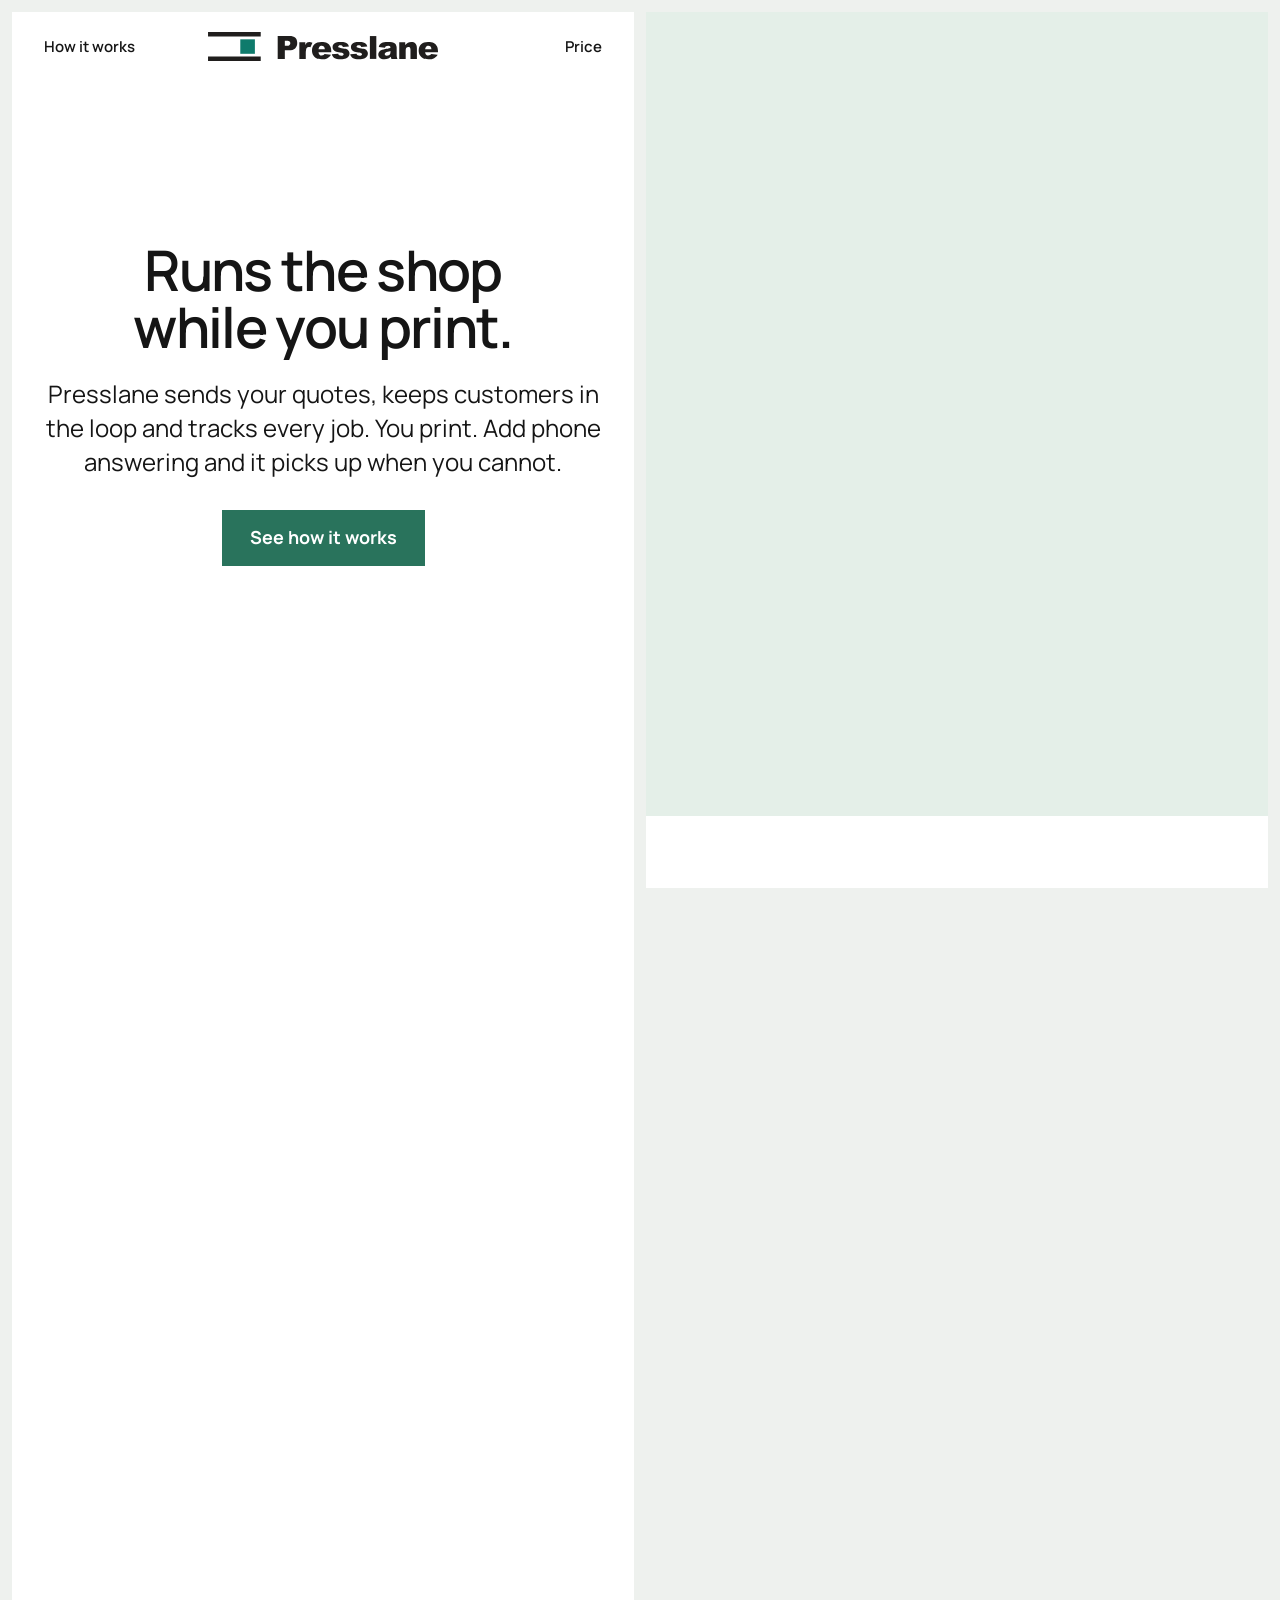
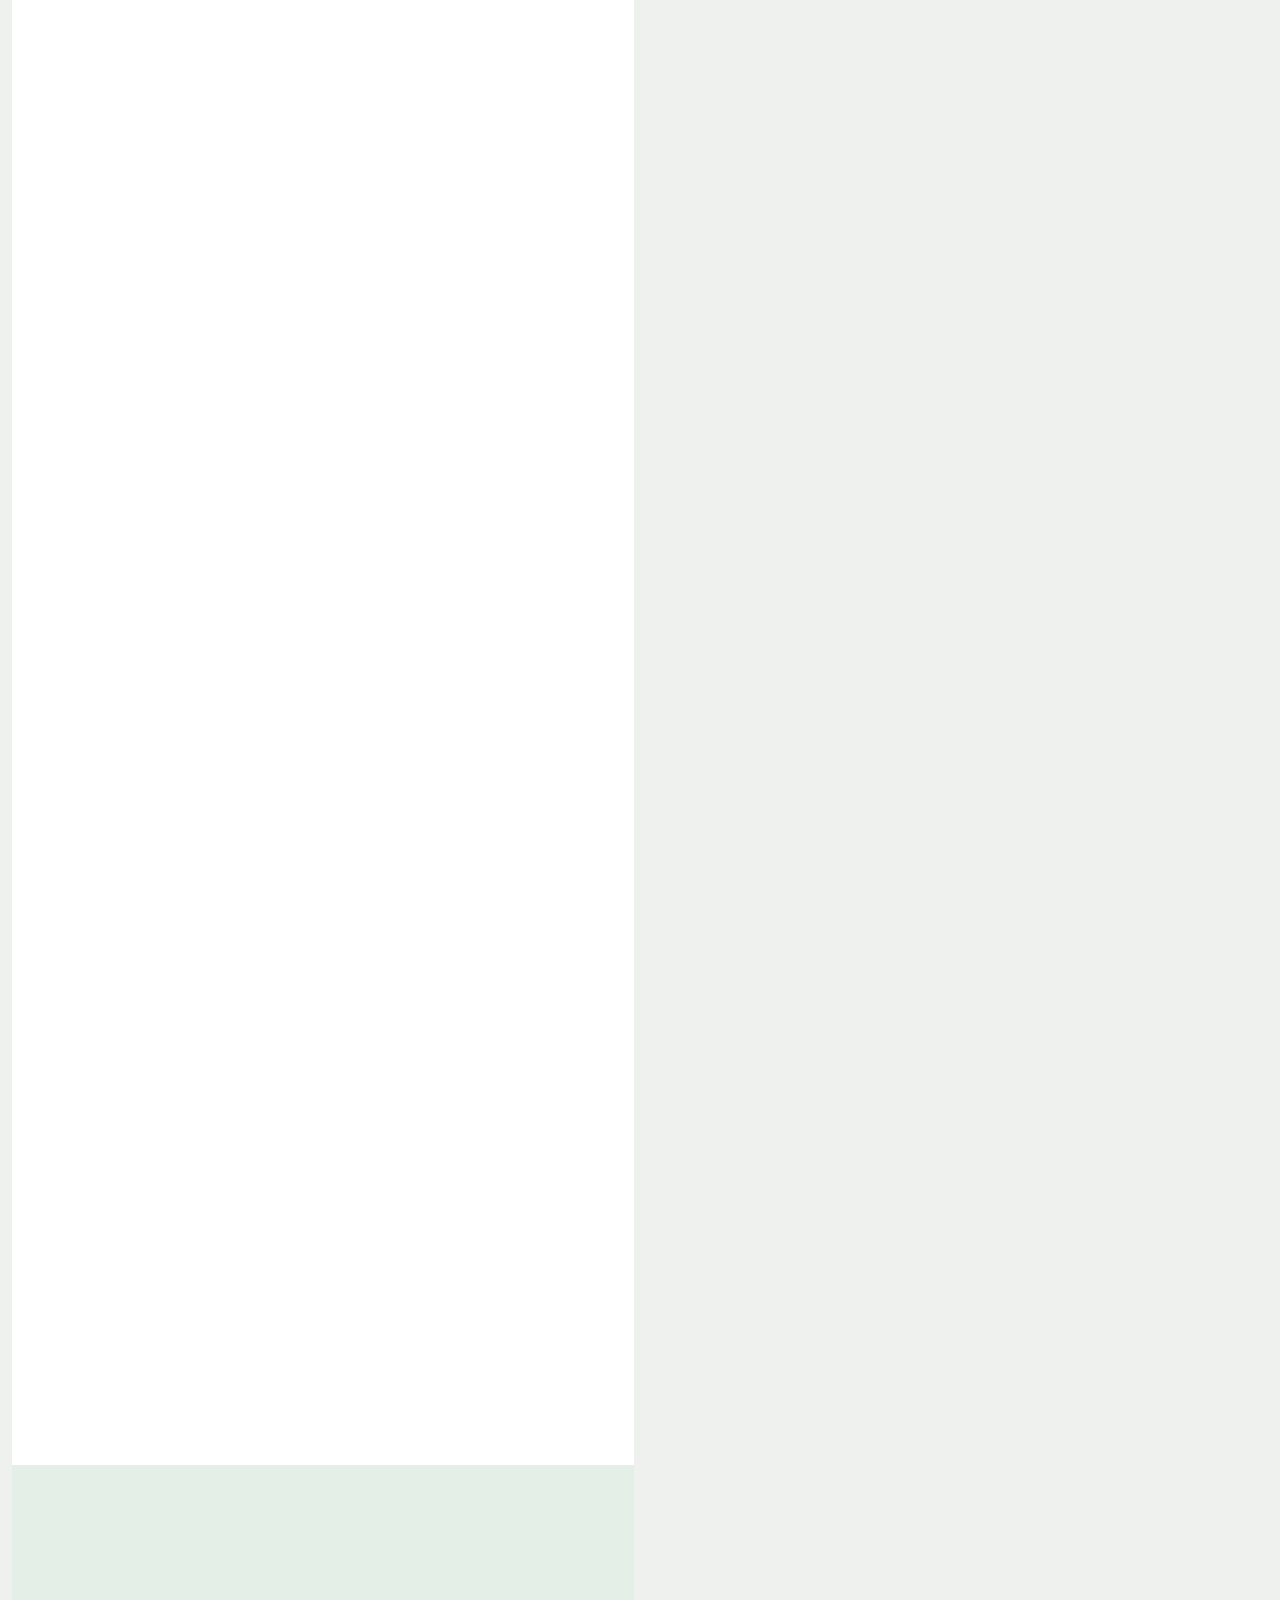
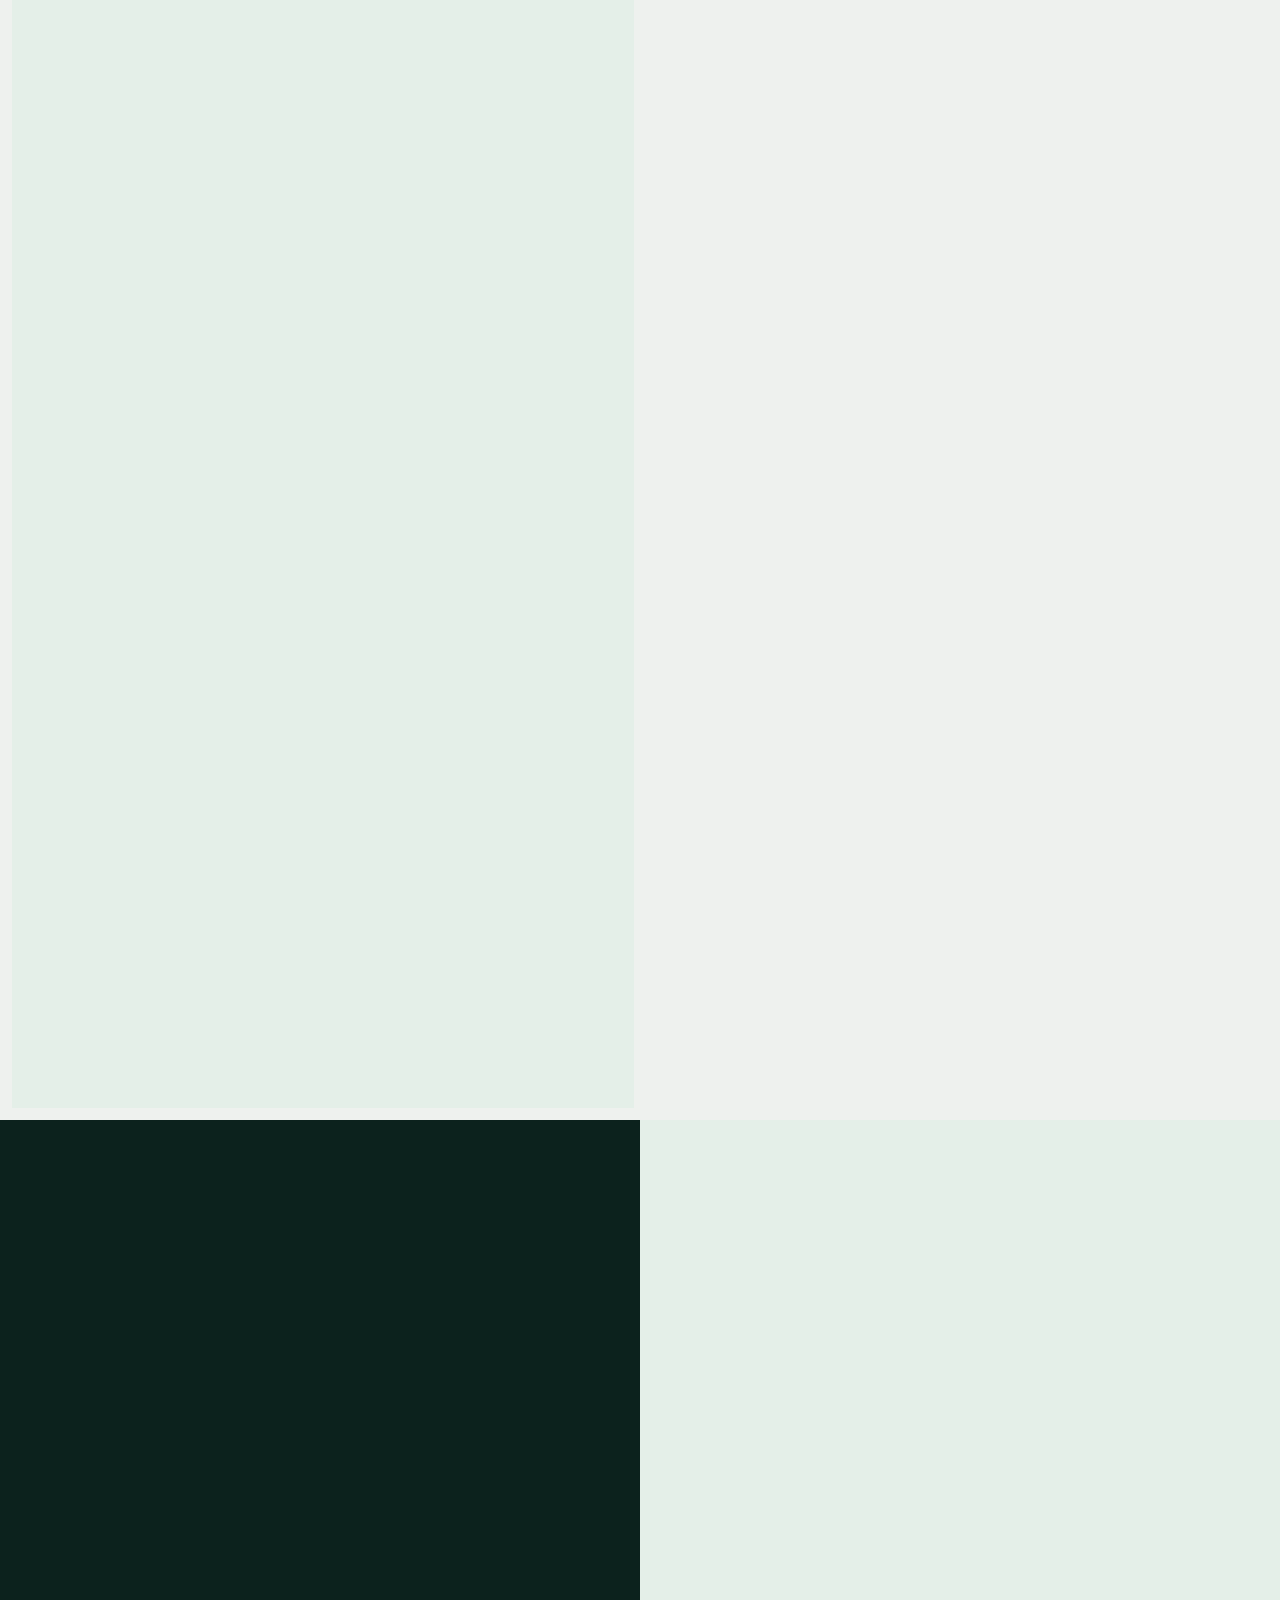
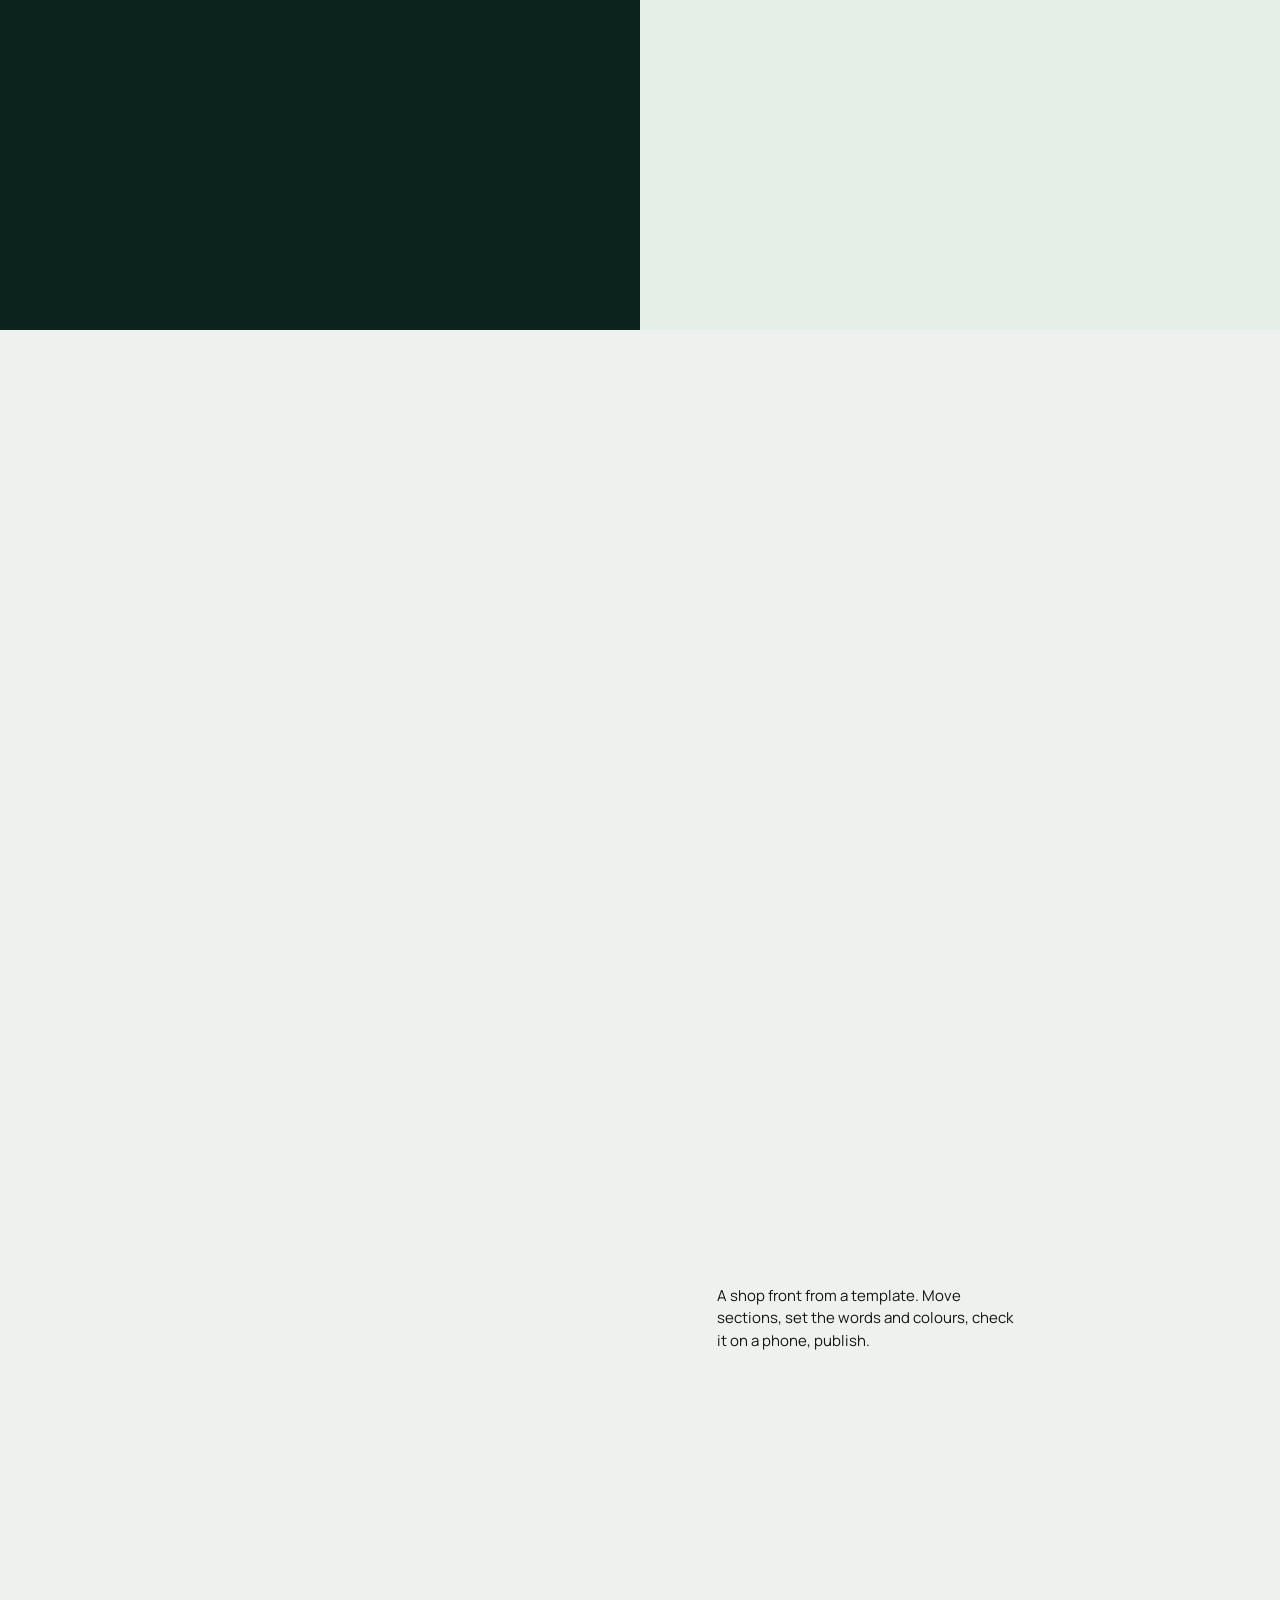
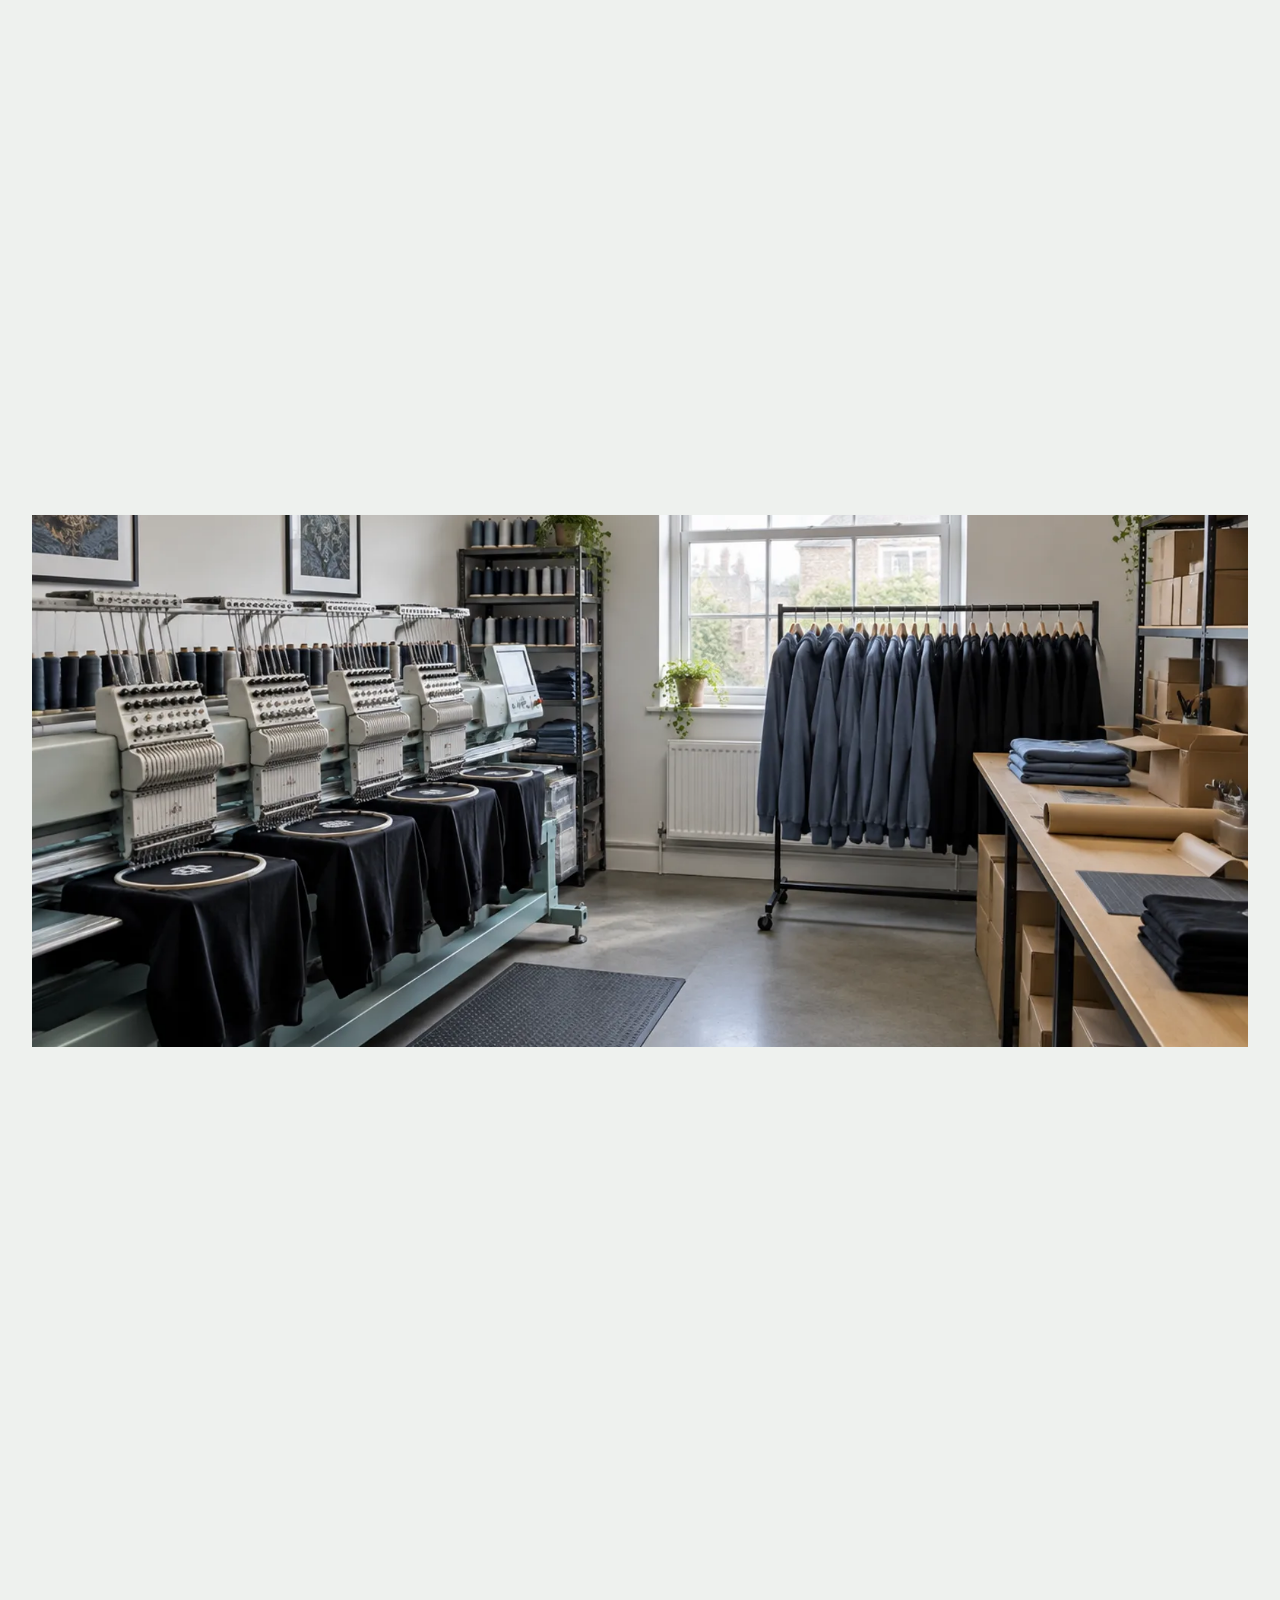
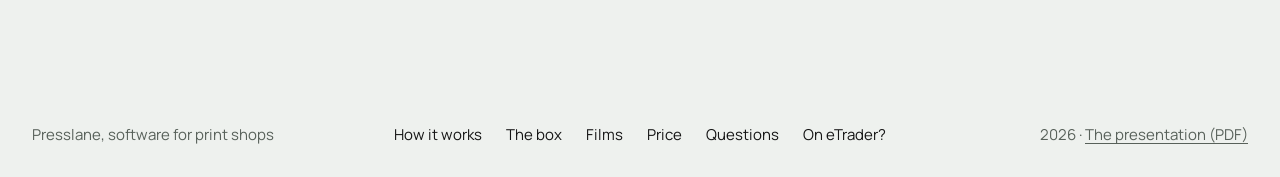
==== commit 2a2fba75: "Quote follow-up: a new add-on at £250 a month When a quote goes quiet it follows up by WhatsApp, tex" ====
--- a/index.html
+++ b/index.html
@@ -301,6 +301,10 @@
           <p class="pdesc">Answered in your name, day and night. It knows your prices, sizes and every order.</p>
         </div>
         <div class="pitem">
+          <div class="prow"><span>Quote follow-up</span><span class="money">£250</span></div>
+          <p class="pdesc">When a quote goes quiet, it follows up by WhatsApp, text and email until they answer. You see every message.</p>
+        </div>
+        <div class="pitem">
           <div class="prow"><span>Logo pictures</span><span class="money">£100</span></div>
           <p class="pdesc">Customers see their logo on the product before they buy. That picture becomes the proof.</p>
         </div>
@@ -319,10 +323,10 @@
   <!-- ============ Films: the real system ============ -->
   <section class="films" id="films">
     <div class="player">
-      <video id="filmVideo" controls playsinline preload="none" poster="assets/system/storefront-setup-poster.webp" width="1920" height="1080">
+      <video id="filmVideo" controls playsinline preload="none" src="assets/system/storefront-setup.mp4" poster="assets/system/storefront-setup-poster.webp" width="1920" height="1080">
         <track id="filmTrack" kind="captions" srclang="en" label="English" src="assets/system/storefront-setup.vtt" default>
       </video>
-      <p class="now" id="filmNow">Storefront · 0:48 · recorded in Presslane, with captions</p>
+      <p class="now" id="filmNow" aria-live="polite">Storefront · 0:48 · recorded in Presslane, with captions</p>
     </div>
     <div class="film-list">
       <h2>The real system, on film</h2>
@@ -370,7 +374,7 @@
         <div class="qa"><dt>Who owns my customers and my orders?</dt><dd>You do. Your products, your customers and your orders are yours. Ask and we give you a copy of all of it.</dd></div>
         <div class="qa"><dt>Will customers know a machine answered the phone?</dt><dd>With the phone add-on, it says so if they ask. If they want a person, it puts them through to you. If you cannot come to the phone, it takes a message and tells them when you will ring back.</dd></div>
         <div class="qa"><dt>I am not technical.</dt><dd>You do not need to be. We set it up from your product list and your logo. You check it on your phone. Scanning a job sheet is the camera on a phone or tablet.</dd></div>
-        <div class="qa"><dt>Will my customers get too many emails?</dt><dd>One at each step of their job, six in all, in your name. Nothing else unless you ask for it.</dd></div>
+        <div class="qa"><dt>Will my customers get too many emails?</dt><dd>One at each step of their job, six in all, in your name. Nothing else unless you ask for it. With the quote follow-up add-on, a quiet quote gets a nudge or two, and you see each one.</dd></div>
         <div class="qa"><dt>What if it is not for me?</dt><dd>Nothing to pay up front. The first three months are the minimum. After that you can stop any month, and you keep a copy of everything.</dd></div>
       </dl>
     </div>
--- a/styles.css
+++ b/styles.css
@@ -250,7 +250,7 @@
    Films: sticky player, active list
    ========================================================= */
 .films { max-width: 1400px; margin: 0 auto; padding: 0 var(--margin) var(--section); display: grid; grid-template-columns: 5fr 1fr 5fr; column-gap: 24px; }
-.player { position: sticky; top: 12vh; grid-column: 1; }
+.player { position: sticky; top: 12vh; grid-column: 1; align-self: start; }   /* start, not stretch: a grid item as tall as its row has nowhere to stick */
 .player video { width: 100%; aspect-ratio: 16 / 9; background: #0c221d; }
 .player .now { font-size: var(--step-small); color: var(--muted); margin-top: 10px; }
 .film-list { grid-column: 3; }
